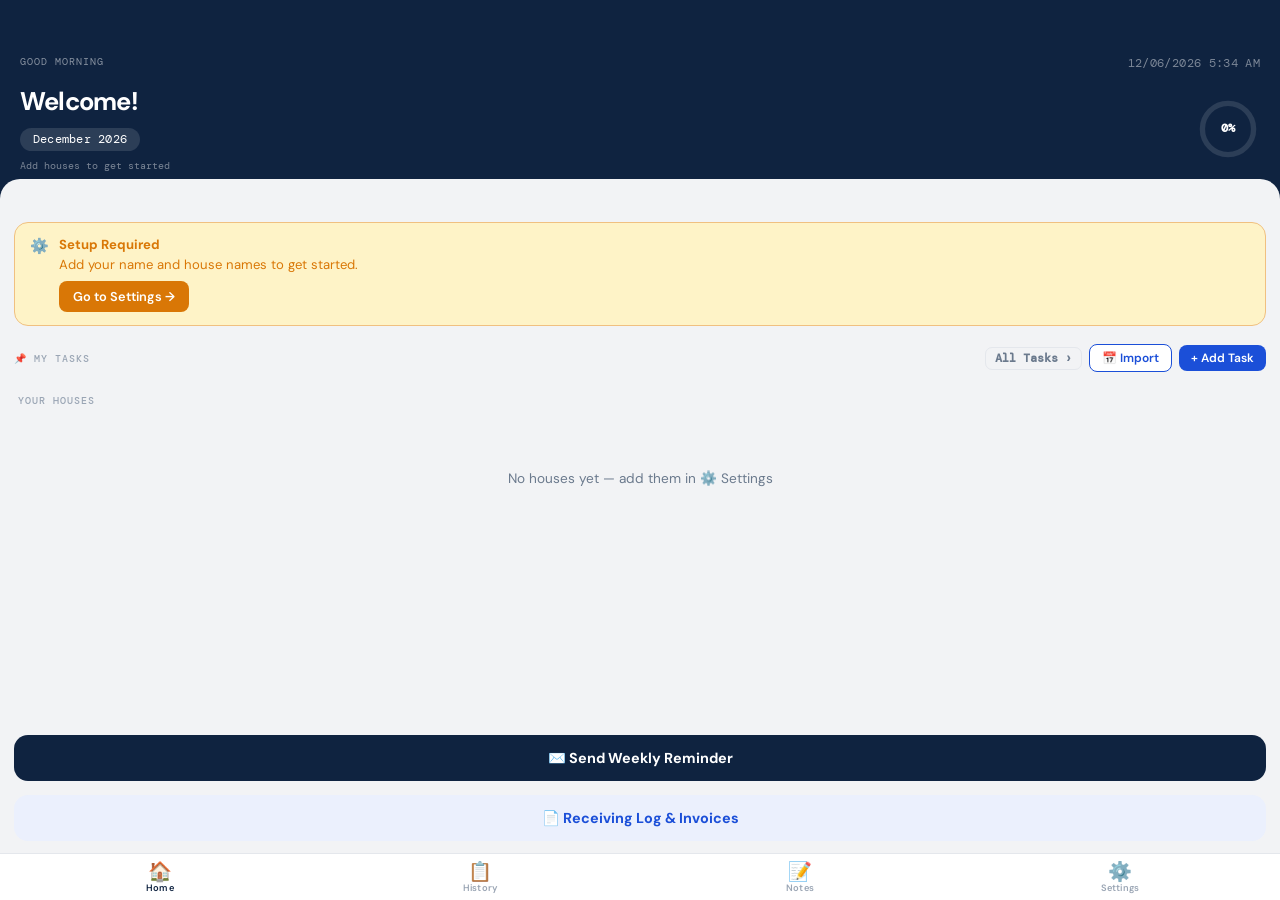
==== index2.html @ 67205341 "Detect and warn when the browser is blocking local storage Root cause found for the missing houses/i" ====
<!DOCTYPE html>
<html lang="en">
<head>
<meta charset="UTF-8">
<meta name="viewport" content="width=device-width, initial-scale=1.0, maximum-scale=1.0">
<title>WorkFlow</title>
<link href="https://fonts.googleapis.com/css2?family=DM+Sans:ital,opsz,wght@0,9..40,300;0,9..40,400;0,9..40,500;0,9..40,600;0,9..40,700;1,9..40,400&family=DM+Mono:wght@400;500&display=swap" rel="stylesheet">
<meta name="mobile-web-app-capable" content="yes">
<meta name="apple-mobile-web-app-capable" content="yes">
<meta name="apple-mobile-web-app-status-bar-style" content="black-translucent">
<meta name="apple-mobile-web-app-title" content="WorkFlow">
<link rel="apple-touch-icon" href="workflow_icon.png" sizes="1024x1024">
<meta name="theme-color" content="#0F2340">
<link rel="manifest" href="manifest.json">
<style>
:root {
  --bg:#F2F3F5; --white:#fff; --surface:#FFFFFF; --surface2:#F8F8FA; --border:#E4E7EC;
  --text:#0F1923; --muted:#6B7A8D; --muted2:#9AA5B4;
  --accent:#1B4FD8; --accent-light:#EBF0FD;
  --green:#16A34A; --green-light:#DCFCE7;
  --orange:#D97706; --orange-light:#FEF3C7;
  --red:#DC2626; --red-light:#FEE2E2;
  --purple:#7C3AED; --purple-light:#EDE9FE;
  --navy:#0F2340;
  --radius:14px; --radius-sm:9px; --shadow:0 1px 4px rgba(0,0,0,0.06);
}
body.dark {
  --bg:#0a0d14; --white:#131720; --surface:#1a1e2a; --surface2:#1f2433; --border:#252d3d;
  --text:#e2e8f0; --muted:#64748b; --muted2:#475569;
  --accent:#4f7ef5; --accent-light:#1a2340;
  --green:#16A34A; --green-light:#0d2a1f;
  --orange:#D97706; --orange-light:#2a1800;
  --red:#DC2626; --red-light:#2a0d0d;
  --purple:#7C3AED; --purple-light:#1e1430;
  --navy:#080f1a;
  --shadow:0 2px 12px rgba(0,0,0,0.4);
}
body.dark .home-banner,body.dark .app-header{background:#080f1a;}
body.dark .checklist-section-hdr{background:#080f1a;}
body.dark .audit-section-hdr{background:#080f1a;}
body.dark .report-top.da3-top{background:#080f1a;}
body.dark .report-top.audit-top{background:#080f1a;}
body.dark .bottom-nav{background:#131720;border-top-color:#252d3d;}
body.dark .modal-sheet{background:#131720;}
body.dark .modal-overlay{background:rgba(0,0,0,0.7);}
body.dark input,body.dark select,body.dark textarea{background:#1a1e2a;color:#e2e8f0;border-color:#252d3d;}
body.dark .yn-btn{background:#1a1e2a;color:#9ca3af;}
body.dark .sub-item-row{background:#0f1320;}
body.dark .task-row{background:#131720;}
body.dark .yn-row{background:#131720;}
body.dark .notes-ta{background:#1a1e2a;color:#e2e8f0;}
body.dark .home-progress-bar{background:rgba(255,255,255,0.15);}
.home-datetime{font-size:0.72rem;color:rgba(255,255,255,0.45);font-family:'DM Mono',monospace;margin-top:4px;letter-spacing:0.03em;}
.sig-pad-wrap{border:2px solid var(--border);border-radius:12px;overflow:hidden;background:var(--white);touch-action:none;cursor:crosshair;position:relative;}
.sig-pad-wrap canvas{display:block;width:100%;height:160px;}
.sig-thumb-grid{display:grid;grid-template-columns:repeat(3,1fr);gap:8px;margin-top:10px;}
.sig-thumb{background:var(--white);border:1.5px solid var(--border);border-radius:10px;padding:6px;cursor:pointer;position:relative;display:flex;align-items:center;justify-content:center;}
.sig-thumb:active{transform:scale(0.97);}
.sig-thumb img{max-width:100%;max-height:60px;object-fit:contain;}
.sig-thumb .sig-del{position:absolute;top:3px;right:3px;background:var(--red);color:white;border:none;border-radius:50%;width:18px;height:18px;font-size:10px;cursor:pointer;display:flex;align-items:center;justify-content:center;line-height:1;}
.sig-thumb.active-sig{border-color:var(--green);box-shadow:0 0 0 2px var(--green-light);}
.email-list-card{background:var(--white);border:1.5px solid var(--border);border-radius:var(--radius);padding:12px 15px;margin-bottom:7px;cursor:pointer;display:flex;align-items:center;gap:12px;transition:border-color 0.15s;}
.email-list-card:active{opacity:0.8;}
.email-list-card.selected{border-color:var(--accent);background:var(--accent-light);}
.email-list-card-check{width:20px;height:20px;border-radius:50%;border:2px solid var(--border);flex-shrink:0;display:flex;align-items:center;justify-content:center;font-size:11px;color:white;transition:all 0.15s;}
.email-list-card.selected .email-list-card-check{background:var(--accent);border-color:var(--accent);}
.email-list-card-name{font-weight:600;font-size:0.9rem;flex:1;}
.email-list-card-count{font-size:0.68rem;color:var(--muted2);font-family:'DM Mono',monospace;}
.email-list-dropdown{flex:1;padding:9px 12px;border:1.5px solid var(--border);border-radius:var(--radius-sm);font-family:'DM Sans',sans-serif;font-size:0.88rem;color:var(--text);background:var(--bg);outline:none;appearance:none;background-image:url("data:image/svg+xml,%3Csvg xmlns='http://www.w3.org/2000/svg' width='12' height='12' viewBox='0 0 12 12'%3E%3Cpath fill='%236B7A8D' d='M6 8L1 3h10z'/%3E%3C/svg%3E");background-repeat:no-repeat;background-position:right 10px center;padding-right:28px;}
.email-manage-btn{padding:9px 13px;border-radius:var(--radius-sm);border:1.5px solid var(--border);background:var(--bg);font-family:'DM Sans',sans-serif;font-size:0.8rem;font-weight:600;color:var(--accent);cursor:pointer;flex-shrink:0;}
.email-recipient-chip{font-size:0.68rem;font-family:'DM Mono',monospace;background:var(--accent-light);color:var(--accent);padding:3px 9px;border-radius:20px;}
.tpl-pill{flex-shrink:0;padding:7px 14px;border-radius:20px;border:1.5px solid var(--border);background:var(--white);font-family:'DM Sans',sans-serif;font-size:0.82rem;font-weight:600;color:var(--muted);cursor:pointer;white-space:nowrap;transition:all 0.15s;}
.tpl-pill.active{background:var(--navy);color:white;border-color:var(--navy);}
.email-tpl-card{background:var(--white);border:1.5px solid var(--border);border-radius:var(--radius);margin-bottom:7px;overflow:hidden;cursor:pointer;transition:border-color 0.15s;}
.email-tpl-card.active{border-color:var(--accent);}
.email-tpl-card-hdr{display:flex;align-items:center;gap:10px;padding:12px 14px;}
.email-tpl-card-check{width:20px;height:20px;border-radius:50%;border:2px solid var(--border);flex-shrink:0;display:flex;align-items:center;justify-content:center;font-size:11px;color:white;transition:all 0.15s;}
.email-tpl-card.active .email-tpl-card-check{background:var(--accent);border-color:var(--accent);}
.email-tpl-card-name{font-size:0.72rem;font-family:'DM Mono',monospace;color:var(--muted2);text-transform:uppercase;letter-spacing:0.07em;}
.email-tpl-card-subject{font-size:0.9rem;font-weight:700;color:var(--text);flex:1;}
.email-tpl-card.active .email-tpl-card-subject{color:var(--accent);}
.email-tpl-card-edit{padding:5px 10px;border:1.5px solid var(--border);border-radius:7px;background:var(--bg);font-size:0.75rem;font-weight:600;color:var(--muted);cursor:pointer;flex-shrink:0;}
.email-tpl-card-body{padding:0 14px 12px;font-size:0.82rem;color:var(--muted);line-height:1.55;white-space:pre-wrap;border-top:1px solid var(--border);padding-top:10px;display:none;}
.email-tpl-card.active .email-tpl-card-body{display:block;}
.email-compose-btn{width:100%;padding:14px;border-radius:var(--radius);border:none;background:var(--navy);color:white;font-family:'DM Sans',sans-serif;font-size:0.9rem;font-weight:700;cursor:pointer;display:flex;align-items:center;justify-content:center;gap:8px;}
.email-compose-btn:active{transform:scale(0.98);}
.email-list-block{background:var(--surface2);border-radius:10px;padding:12px;margin-bottom:12px;border:1px solid var(--border);}
.email-list-name-row{display:flex;align-items:center;gap:8px;margin-bottom:8px;}
.email-list-name{flex:1;background:var(--white);border:1.5px solid var(--border);border-radius:8px;padding:8px 10px;font-size:0.9rem;color:var(--text);font-family:'DM Sans',sans-serif;outline:none;}
.email-list-del{background:var(--red-light);color:var(--red);border:none;border-radius:7px;padding:7px 11px;font-size:0.85rem;cursor:pointer;font-weight:700;}
.email-list-textarea{width:100%;border:1.5px solid var(--border);border-radius:8px;padding:8px 10px;font-size:0.78rem;font-family:'DM Mono',monospace;background:var(--white);color:var(--text);resize:none;outline:none;min-height:70px;box-sizing:border-box;line-height:1.6;}
body.dark .ainfo-card{background:var(--white);}
body.dark .aitem-text{color:#e2e8f0;}
body.dark .aitem-num{color:#9ca3af;}
body.dark .acorr-lbl.orange{color:#f09a3e;}
body.dark .acorr-lbl.green{color:#4caf82;}
body.dark .acorr-lbl.blue{color:#6fa3e8;}
body.dark .ayn-btn{background:var(--surface);color:#c9d1e0;border-color:var(--border);}
body.dark .ayn-btn.ayes{color:#4caf82;}
body.dark .ayn-btn.ano{color:#e06c6c;}
body.dark .ayn-btn.ana{color:#9ca3af;}
body.dark .audit-slbl{color:#9ca3af;}
body.dark .ainfo-lbl{color:#9ca3af;}
body.dark .asig-note{background:#1e1430;border-color:#4a3a70;color:#b8a4df;}
body.dark .cmeta-field .cmeta-label{color:#9ca3af;}
body.dark .cmeta-field .cmeta-val{color:#e2e8f0;}
*{margin:0;padding:0;box-sizing:border-box;-webkit-tap-highlight-color:transparent;}
body{font-family:'DM Sans',sans-serif;background:var(--bg);color:var(--text);min-height:100vh;font-size:15px;-webkit-font-smoothing:antialiased;}

/* ── SCREENS ── */
.screen{display:none;min-height:100vh;}
.screen.active{display:block;}

/* ── STICKY HEADER ── */
.app-header{background:var(--navy);color:white;padding:52px 16px 14px;position:sticky;top:0;z-index:100;display:flex;align-items:center;gap:12px;}
/* JS sets --header-h on each checklist screen open; fallback 84px */
.back-btn{background:rgba(255,255,255,0.1);border:none;color:white;width:36px;height:36px;border-radius:var(--radius-sm);font-size:18px;cursor:pointer;display:flex;align-items:center;justify-content:center;flex-shrink:0;}
.header-title{font-size:1.05rem;font-weight:700;line-height:1.2;letter-spacing:-0.02em;}
.header-sub{font-size:0.62rem;color:rgba(255,255,255,0.4);font-family:'DM Mono',monospace;margin-top:2px;letter-spacing:0.05em;text-transform:uppercase;}

/* ── HOME TOP BANNER ── */
.home-banner{background:var(--navy);color:white;padding:52px 20px 30px;position:relative;}
.home-banner::after{content:'';position:absolute;bottom:-1px;left:0;right:0;height:24px;background:var(--bg);border-radius:20px 20px 0 0;}
body.dark .home-banner::after{background:var(--bg);}
.home-banner-row1{display:flex;align-items:center;justify-content:space-between;margin-bottom:14px;}
.home-greeting{font-size:0.65rem;color:rgba(255,255,255,0.5);font-family:'DM Mono',monospace;letter-spacing:0.1em;text-transform:uppercase;}
.home-datetime{font-size:0.72rem;color:rgba(255,255,255,0.45);font-family:'DM Mono',monospace;letter-spacing:0.03em;}
.home-banner-row2{display:flex;align-items:center;justify-content:space-between;gap:12px;}
.home-banner-text{flex:1;}
.home-name{font-size:1.6rem;font-weight:700;letter-spacing:-0.03em;}
.home-month{display:inline-block;background:rgba(255,255,255,0.12);border-radius:20px;padding:4px 13px;font-size:0.72rem;font-family:'DM Mono',monospace;margin-top:10px;letter-spacing:0.02em;}
.home-overall-label{font-size:0.65rem;color:rgba(255,255,255,0.45);margin-top:8px;font-family:'DM Mono',monospace;}
/* Progress ring */
.home-ring-wrap{position:relative;width:64px;height:64px;flex-shrink:0;display:flex;align-items:center;justify-content:center;}
.home-ring{width:64px;height:64px;transform:rotate(-90deg);}
.home-ring-bg{fill:none;stroke:rgba(255,255,255,0.12);stroke-width:5;}
.home-ring-fill{fill:none;stroke:rgba(255,255,255,0.85);stroke-width:5;stroke-linecap:round;stroke-dasharray:150.8;stroke-dashoffset:150.8;transition:stroke-dashoffset 0.6s ease;}
.home-ring-pct{position:absolute;font-size:0.72rem;font-weight:700;color:white;font-family:'DM Mono',monospace;letter-spacing:-0.02em;}

/* ── SETUP BANNER ── */
.setup-banner{margin:20px 14px 0;background:var(--orange-light);border:1px solid #f0c080;border-radius:var(--radius);padding:13px 15px;display:flex;gap:10px;}
.setup-banner-text{font-size:0.82rem;color:var(--orange);}
.setup-banner-text strong{display:block;font-weight:700;margin-bottom:3px;}
.setup-go-btn{display:inline-block;margin-top:8px;background:var(--orange);color:white;border:none;border-radius:8px;padding:7px 14px;font-family:'DM Sans',sans-serif;font-weight:600;font-size:0.8rem;cursor:pointer;}

/* ── SECTION LABEL ── */
.section-label{padding:14px 18px 7px;font-size:0.62rem;font-family:'DM Mono',monospace;text-transform:uppercase;letter-spacing:0.1em;color:var(--muted2);font-weight:500;}

/* ── HOME HOUSE CARDS ── */
.home-list{padding:8px 14px 200px;}
.home-house-card{background:var(--white);border:1px solid var(--border);border-radius:var(--radius);margin-bottom:8px;overflow:hidden;cursor:pointer;transition:transform 0.12s;}
.home-house-card:active{transform:scale(0.985);}
.home-house-card-body{padding:14px 15px;display:flex;align-items:center;gap:13px;}
.home-house-icon{width:40px;height:40px;border-radius:11px;background:var(--accent-light);display:flex;align-items:center;justify-content:center;font-size:1.1rem;flex-shrink:0;}
.home-house-info{flex:1;min-width:0;}
.home-house-name{font-weight:700;font-size:0.95rem;white-space:nowrap;overflow:hidden;text-overflow:ellipsis;letter-spacing:-0.01em;}
.home-house-summary{font-size:0.7rem;color:var(--muted2);margin-top:3px;font-family:'DM Mono',monospace;}
.home-house-badges{display:flex;gap:5px;margin-top:7px;flex-wrap:wrap;}
.badge{font-size:0.65rem;font-weight:700;font-family:'DM Mono',monospace;padding:3px 8px;border-radius:20px;}
.badge-green{background:var(--green-light);color:var(--green);}
.badge-amber{background:var(--orange-light);color:var(--orange);}
.badge-orange{background:var(--orange-light);color:var(--orange);}
.badge-red{background:var(--red-light);color:var(--red);}
.badge-grey{background:var(--bg);color:var(--muted2);}
.badge-purple{background:var(--purple-light);color:var(--purple);}
.home-house-chevron{color:var(--muted2);font-size:1.1rem;flex-shrink:0;}
.home-house-bar{height:2px;background:var(--bg);}
.home-house-bar-fill{height:100%;background:var(--green);transition:width 0.4s;}
/* Inline stat chips on house cards */
.home-house-chips{display:flex;gap:5px;margin-top:7px;flex-wrap:wrap;}
.hhcard-chip{font-size:0.65rem;font-weight:700;font-family:'DM Mono',monospace;padding:3px 8px;border-radius:20px;white-space:nowrap;}
.house-stats{display:flex;gap:10px;flex-wrap:wrap;margin-top:4px;}
.house-stat{display:flex;align-items:center;gap:5px;font-size:0.72rem;font-weight:600;color:var(--muted);white-space:nowrap;}
.house-stat-dot{width:7px;height:7px;border-radius:50%;background:var(--muted2);flex-shrink:0;}
.house-stat.green{color:var(--green);}.house-stat.green .house-stat-dot{background:var(--green);}
.house-stat.amber{color:var(--amber);}.house-stat.amber .house-stat-dot{background:var(--amber);}
.house-stat.red{color:#ff4d5f;font-weight:800;text-shadow:0 0 10px rgba(255,77,95,0.18);}.house-stat.red .house-stat-dot{background:#ff4d5f;box-shadow:0 0 8px rgba(255,77,95,0.35);}
.house-stat.grey{color:var(--muted2);}.house-stat.grey .house-stat-dot{background:var(--muted2);}
.chip-green{background:var(--green-light);color:var(--green);}
.chip-amber{background:var(--orange-light);color:var(--orange);}
.chip-red{background:#3a0b10;color:#ff4d5f;border:1px solid rgba(255,77,95,0.22);font-weight:800;}
.chip-grey{background:var(--bg);color:var(--muted2);}

/* ── HOUSE DETAIL SCREEN ── */
.house-subnav{display:flex;align-items:center;gap:10px;padding:6px 16px 8px;background:var(--navy);}
.house-detail-banner{background:var(--navy);color:white;padding:4px 16px 22px;position:relative;}
.house-detail-banner::after{content:'';position:absolute;bottom:-1px;left:0;right:0;height:20px;background:var(--bg);border-radius:18px 18px 0 0;}
.house-detail-stats{display:grid;grid-template-columns:1fr 1fr;gap:8px;}
.house-stat-pill{background:rgba(255,255,255,0.1);border-radius:10px;padding:10px 12px;}
.house-stat-label{font-size:0.6rem;color:rgba(255,255,255,0.45);font-family:'DM Mono',monospace;text-transform:uppercase;letter-spacing:0.07em;margin-bottom:3px;}
.house-stat-value{font-size:0.95rem;font-weight:700;}

.detail-content{padding:0 14px 180px;}

/* DA3 card on house detail */
.da3-card{background:var(--white);border:1px solid var(--border);border-radius:var(--radius);overflow:hidden;margin-bottom:8px;cursor:pointer;transition:transform 0.12s;}
.da3-card:active{transform:scale(0.985);}
.da3-card-body{padding:15px 16px;display:flex;align-items:center;gap:13px;}
.da3-card-icon{width:40px;height:40px;border-radius:11px;background:var(--accent-light);display:flex;align-items:center;justify-content:center;font-size:1.1rem;flex-shrink:0;}
.da3-card-info{flex:1;}
.da3-card-title{font-weight:700;font-size:0.95rem;letter-spacing:-0.01em;}
.da3-card-meta{font-size:0.7rem;color:var(--muted2);margin-top:3px;font-family:'DM Mono',monospace;}
.da3-card-chevron{color:var(--muted2);font-size:1.1rem;}
.da3-card-bar{height:2px;background:var(--bg);}
.da3-card-bar-fill{height:100%;background:var(--accent);transition:width 0.4s;}

/* Individuals section on house detail */
.indiv-card{background:var(--white);border:1px solid var(--border);border-radius:var(--radius);margin-bottom:7px;overflow:hidden;cursor:pointer;transition:transform 0.12s;position:relative;}
.indiv-card:active{transform:scale(0.985);}
.indiv-card-body{padding:13px 15px 13px 19px;display:flex;align-items:center;gap:12px;position:relative;}
/* Left edge stripes */
.indiv-card::before{content:'';position:absolute;left:0;top:0;bottom:0;width:4px;border-radius:var(--radius) 0 0 var(--radius);}
.indiv-card.status-done::before{background:var(--green);}
.indiv-card.status-no::before{background:var(--red);}
.indiv-card.status-saved::before{background:var(--accent);}
.indiv-card.status-progress::before{background:var(--orange);}
.indiv-avatar{width:36px;height:36px;border-radius:9px;background:var(--navy);display:flex;align-items:center;justify-content:center;font-size:0.72rem;font-weight:700;color:white;flex-shrink:0;letter-spacing:0.02em;}
.indiv-card.status-done .indiv-avatar{background:var(--green);}
.indiv-card.status-no .indiv-avatar{background:var(--red);}
.indiv-card.status-saved .indiv-avatar{background:var(--accent);}
.indiv-card.status-progress .indiv-avatar{background:var(--orange);}
.indiv-info{flex:1;min-width:0;}
.indiv-name{font-weight:600;font-size:0.92rem;letter-spacing:-0.01em;}
.indiv-meta{font-size:0.7rem;color:var(--muted2);font-family:'DM Mono',monospace;margin-top:3px;}
.no-badge{background:var(--red-light);color:var(--red);font-size:0.68rem;font-weight:700;font-family:'DM Mono',monospace;padding:3px 8px;border-radius:20px;flex-shrink:0;}
.indiv-chevron{color:var(--muted2);font-size:1.1rem;}
.indiv-bar{height:2px;background:var(--bg);}
.indiv-bar-fill{height:100%;background:var(--purple);transition:width 0.4s;}
.indiv-card.status-done .indiv-bar-fill{background:var(--green);}
.indiv-card.status-no .indiv-bar-fill{background:var(--red);}
/* Left edge status stripe */
.indiv-card::before,.da3-card.stripe-done::before{content:'';position:absolute;left:0;top:0;bottom:0;width:4px;border-radius:var(--radius) 0 0 var(--radius);}
.indiv-card.status-done::before{content:'';display:block;position:absolute;left:0;top:0;bottom:0;width:4px;background:var(--green);}
.indiv-card.status-no::before{content:'';display:block;position:absolute;left:0;top:0;bottom:0;width:4px;background:var(--red);}
.indiv-card.status-saved::before{content:'';display:block;position:absolute;left:0;top:0;bottom:0;width:4px;background:var(--accent);}
.indiv-card.status-progress::before{content:'';display:block;position:absolute;left:0;top:0;bottom:0;width:4px;background:var(--orange);}
.indiv-card-body{padding-left:19px;}

.add-indiv-row{background:var(--white);border:1.5px dashed var(--border);border-radius:var(--radius);padding:13px 16px;text-align:center;justify-content:center;display:flex;align-items:center;gap:8px;cursor:pointer;color:var(--accent);font-size:0.85rem;font-weight:600;margin-bottom:10px;}
.add-indiv-row:active{opacity:0.7;}

/* ── DA3 CHECKLIST ── */
.checklist-meta-bar{background:var(--accent-light);border-bottom:1px solid var(--border);padding:11px 18px;display:flex;gap:18px;}
.cmeta-field .cmeta-label{font-size:0.63rem;text-transform:uppercase;letter-spacing:0.1em;color:var(--muted);font-family:'DM Mono',monospace;margin-bottom:2px;}
.cmeta-field .cmeta-val{font-size:0.85rem;font-weight:600;color:var(--accent);}
.prog-bar{height:3px;background:rgba(0,0,0,0.08);position:sticky;top:var(--header-h,76px);z-index:99;}
.prog-fill{height:100%;transition:width 0.3s;}
.prog-fill.da3{background:var(--green);}
.prog-fill.audit{background:var(--purple);}
.checklist-section-hdr{background:var(--navy);color:white;padding:8px 18px;font-size:0.6rem;font-weight:700;text-transform:uppercase;letter-spacing:0.1em;font-family:'DM Mono',monospace;}
.task-row{background:var(--white);border-bottom:1px solid var(--border);}
.task-row-main{display:flex;align-items:flex-start;gap:13px;padding:13px 15px;cursor:pointer;}
.task-check{width:26px;height:26px;border-radius:6px;border:2px solid var(--border);flex-shrink:0;margin-top:1px;display:flex;align-items:center;justify-content:center;font-size:13px;color:white;transition:all 0.15s;background:var(--white);}
.task-row.checked .task-check{background:var(--green);border-color:var(--green);}
.task-row.na .task-check{background:var(--muted);border-color:var(--muted);}
.task-text-wrap{flex:1;}
.task-title{font-size:0.87rem;font-weight:500;line-height:1.4;}
.task-row.checked .task-title{color:var(--muted2);text-decoration:line-through;}
.expand-hint{color:var(--muted);font-size:0.72rem;margin-top:3px;cursor:pointer;display:inline-flex;align-items:center;gap:3px;}
.task-notes-area{padding:0 15px 12px 54px;display:none;}
.task-notes-area.open{display:block;}
.notes-lbl{font-size:0.63rem;text-transform:uppercase;letter-spacing:0.1em;color:var(--muted);font-family:'DM Mono',monospace;margin-bottom:4px;}
.notes-ta{width:100%;border:1px solid var(--border);border-radius:8px;padding:8px 11px;font-family:'DM Sans',sans-serif;font-size:0.82rem;background:var(--bg);color:var(--text);resize:none;outline:none;min-height:58px;margin-bottom:7px;transition:border-color 0.2s;}
.notes-ta:focus{border-color:var(--accent);}
.na-btn{background:transparent;border:1px solid var(--border);border-radius:6px;padding:4px 9px;font-size:0.68rem;font-family:'DM Mono',monospace;color:var(--muted);cursor:pointer;}
.sub-item-row{background:var(--bg);border-bottom:1px solid var(--border);display:flex;align-items:center;gap:11px;padding:10px 15px 10px 42px;cursor:pointer;}
.sub-check{width:21px;height:21px;border-radius:5px;border:2px solid var(--border);flex-shrink:0;display:flex;align-items:center;justify-content:center;font-size:11px;color:white;transition:all 0.15s;}
.sub-item-row.checked .sub-check{background:var(--green);border-color:var(--green);}
.sub-lbl{font-size:0.82rem;flex:1;}
.sub-item-row.checked .sub-lbl{color:var(--muted2);text-decoration:line-through;}
.submit-section{padding:18px 15px;}
.submit-btn{width:100%;padding:15px;border:none;border-radius:var(--radius);color:white;font-family:'DM Sans',sans-serif;font-weight:700;font-size:0.95rem;cursor:pointer;letter-spacing:0.02em;}
.submit-btn.da3-submit{background:var(--green);}
.submit-btn.audit-submit{background:var(--purple);}
.submit-btn:disabled{background:var(--muted);cursor:not-allowed;}
.submit-note{text-align:center;font-size:0.73rem;color:var(--muted);margin-top:9px;}

/* ── AUDIT ── */
.audit-meta-bar{background:var(--purple-light);border-bottom:1px solid var(--border);padding:11px 18px;display:grid;grid-template-columns:1fr 1fr;gap:7px;}
.ameta-label{font-size:0.63rem;text-transform:uppercase;letter-spacing:0.1em;color:var(--muted);font-family:'DM Mono',monospace;margin-bottom:2px;}
.ameta-val{font-size:0.85rem;font-weight:600;color:var(--purple);}
.audit-section-hdr{background:var(--navy);color:white;padding:8px 18px;font-size:0.6rem;font-weight:700;text-transform:uppercase;letter-spacing:0.1em;font-family:'DM Mono',monospace;}
/* Audit form cards */
.acard{background:var(--white);border:1px solid var(--border);border-radius:var(--radius);padding:14px;margin-bottom:8px;transition:border-color 0.2s,background 0.2s;overflow:hidden;position:relative;}
.acard.answered-yes{border-color:var(--green);}
.acard.answered-no{border-color:var(--red);}
.acard.answered-na{border-color:var(--muted2);}
/* Left stripe on audit cards */
.acard::before{content:'';position:absolute;left:0;top:0;bottom:0;width:4px;border-radius:3px 0 0 3px;}
.acard.answered-yes::before{background:var(--green);}
.acard.answered-no::before{background:var(--red);}
.acard.answered-na::before{background:var(--muted2);}
.acard.aerror{border-color:#e00!important;animation:ashake 0.35s;}
@keyframes ashake{0%,100%{transform:translateX(0)}25%{transform:translateX(-5px)}75%{transform:translateX(5px)}}
.aitem-num{font-size:0.62rem;font-weight:700;color:var(--muted2);font-family:'DM Mono',monospace;margin-bottom:5px;text-transform:uppercase;letter-spacing:0.08em;}
.aitem-text{font-size:0.87rem;line-height:1.55;margin-bottom:12px;font-weight:500;}
.anote-tag{font-size:0.72rem;font-weight:700;color:var(--orange);margin:-6px 0 10px;display:block;}
.ayn-row{display:flex;gap:7px;}
.ayn-btn{flex:1;padding:10px 6px;border-radius:var(--radius-sm);border:1.5px solid var(--border);background:var(--bg);font-family:'DM Sans',sans-serif;font-size:0.85rem;font-weight:700;cursor:pointer;transition:all 0.15s;display:flex;align-items:center;justify-content:center;gap:5px;}
.ayn-btn.ayes{color:var(--green);}
.ayn-btn.ano{color:var(--red);}
.ayn-btn.ana{color:var(--muted);}
.ayn-btn.ayes.active{background:var(--green);color:white;border-color:var(--green);}
.ayn-btn.ano.active{background:var(--red);color:white;border-color:var(--red);}
.ayn-btn.ana.active{background:var(--muted);color:white;border-color:var(--muted);}
.ayn-btn:active{transform:scale(0.96);}
.acorr{margin-top:11px;display:none;}
.acorr.show{display:block;}
.acorr-lbl{font-size:0.67rem;font-weight:700;font-family:'DM Mono',monospace;margin-bottom:5px;text-transform:uppercase;}
.acorr-lbl.orange{color:var(--orange);}
.acorr-lbl.green{color:var(--green);}
.acorr-lbl.blue{color:var(--accent);}
.acorr-ta{width:100%;border:1.5px solid var(--border);border-radius:8px;padding:9px 11px;font-size:0.84rem;font-family:'DM Mono',monospace;resize:none;outline:none;min-height:60px;background:var(--white);color:var(--text);line-height:1.5;}
.acorr-ta:focus{border-color:var(--accent);}
.acorr-ta.ob{border-color:var(--orange);background:var(--orange-light);}
.acorr-ta.gb{border-color:var(--green);background:var(--green-light);}
.acorr-ta.bb{border-color:var(--accent);background:var(--accent-light);}
.acurrency-row{display:flex;flex-direction:column;gap:8px;margin-top:11px;}
.acurrency-field{display:flex;align-items:center;gap:8px;}
.acurrency-lbl{font-size:0.78rem;font-weight:600;width:100px;flex-shrink:0;}
.acurrency-input{flex:1;min-width:0;border:1.5px solid var(--border);border-radius:8px;padding:9px 11px;font-size:0.95rem;font-family:'DM Mono',monospace;outline:none;background:var(--surface2);text-align:right;}
.acurrency-input:focus{border-color:var(--accent);}
.amismatch{margin-top:10px;display:none;}
.amismatch.show{display:block;}
.adate-row{display:flex;gap:10px;margin-top:11px;}
.adate-field{flex:1;display:flex;flex-direction:column;gap:4px;}
.adate-lbl{font-size:0.68rem;font-weight:700;color:var(--muted);font-family:'DM Mono',monospace;text-transform:uppercase;}
.adate-input{border:1.5px solid var(--border);border-radius:8px;padding:9px 11px;font-size:0.88rem;font-family:'DM Sans',sans-serif;outline:none;background:var(--surface2);width:100%;}
.adate-input:focus{border-color:var(--accent);}
.aexpiry-warn{font-size:0.71rem;font-weight:700;padding:5px 8px;border-radius:6px;margin-top:4px;display:none;}
.aexpiry-warn.warn{display:block;background:#fffbe6;color:#8a6d00;border:1px solid #e6d87a;}
.aexpiry-warn.expired{display:block;background:#fdf0f0;color:var(--red);border:1px solid #e8b0b0;}
.aautofill{font-size:0.82rem;font-family:'DM Mono',monospace;padding:8px 11px;background:#f0f4fa;border-radius:7px;color:var(--accent);margin-top:10px;border:1px solid #c0d0e8;white-space:pre-line;}
.asub-items{margin-top:11px;flex-direction:column;gap:9px;padding-top:11px;border-top:1px solid var(--border);}
.asub-item{display:flex;align-items:flex-start;gap:9px;}
.asub-lbl{font-size:0.81rem;line-height:1.5;flex:1;padding-top:8px;}
.asub-input{border:1.5px solid var(--border);border-radius:7px;padding:8px 10px;font-size:0.82rem;font-family:'DM Sans',sans-serif;width:130px;outline:none;flex-shrink:0;}
.asub-input:focus{border-color:var(--accent);}
.acompletion{display:flex;align-items:center;gap:8px;padding:10px 13px;border-radius:10px;background:var(--purple-light);border:1px solid #c9b8e8;margin-bottom:14px;font-size:0.8rem;font-weight:600;color:var(--purple);}
.acomp-dot{width:8px;height:8px;border-radius:50%;background:var(--orange);flex-shrink:0;transition:background 0.3s;}
.acomp-dot.done{background:var(--green);}
/* Month picker */
.amp-display{border:1.5px solid var(--border);border-radius:9px;padding:10px 12px;font-size:0.9rem;background:var(--surface2);cursor:pointer;display:flex;align-items:center;justify-content:space-between;user-select:none;}
.amp-wrap{position:relative;display:block;width:100%;}
.amp-dropdown{position:absolute;top:calc(100% + 4px);left:0;right:0;background:var(--white);color:var(--text);border:1.5px solid var(--border);border-radius:11px;z-index:600;box-shadow:0 8px 24px rgba(0,0,0,0.2);overflow:hidden;display:none;}
.amp-dropdown.open{display:block;}
.amp-hdr{display:flex;align-items:center;justify-content:space-between;padding:10px 14px;border-bottom:1px solid var(--border);}
.amp-year{font-weight:700;font-size:0.9rem;}
.amp-nav{background:none;border:none;font-size:1.2rem;cursor:pointer;padding:4px 10px;color:var(--accent);border-radius:6px;}
.amp-nav:active{background:var(--purple-light);}
.amp-grid{display:grid;grid-template-columns:repeat(4,1fr);gap:4px;padding:10px;}
.amp-cell{padding:9px 4px;text-align:center;border-radius:8px;cursor:pointer;font-size:0.82rem;font-weight:500;}
.amp-cell:hover{background:var(--purple-light);}
.amp-cell.selected{background:var(--purple);color:white;font-weight:700;}
.amp-cell.disabled{opacity:0.28;cursor:default;pointer-events:none;}
/* Section label inside audit */
.audit-slbl{font-size:0.68rem;font-weight:700;color:var(--muted);letter-spacing:0.1em;text-transform:uppercase;font-family:'DM Mono',monospace;margin:20px 0 8px 2px;}
.ainfo-card{background:var(--white);border:1px solid var(--border);border-radius:var(--radius);padding:14px;margin-bottom:10px;}
.ainfo-row{display:flex;flex-direction:column;gap:4px;margin-bottom:12px;}
.ainfo-row:last-child{margin-bottom:0;}
.ainfo-lbl{font-size:0.68rem;font-weight:700;color:var(--muted);font-family:'DM Mono',monospace;text-transform:uppercase;}
.ainfo-input{border:1.5px solid var(--border);border-radius:var(--radius-sm);padding:10px 12px;font-size:0.9rem;font-family:'DM Sans',sans-serif;width:100%;min-width:0;box-sizing:border-box;outline:none;background:var(--bg);color:var(--text);}
.ainfo-input:focus{border-color:var(--accent);}
.ainfo-input.prefilled{background:var(--surface2);color:var(--text);border-style:dashed;cursor:default;opacity:0.8;}
.asig-note{background:var(--purple-light);border:1px solid #c9b8e8;border-radius:10px;padding:11px 13px;font-size:0.77rem;color:var(--purple);line-height:1.6;margin-bottom:10px;}
/* Export bar */
.audit-export-bar{position:fixed;bottom:0;left:0;right:0;padding:10px 14px 28px;background:var(--white);border-top:1px solid var(--border);display:none;gap:8px;z-index:20;}
.audit-export-bar.visible{display:flex;}
.audit-exp-btn{flex:1;padding:12px;background:var(--navy);color:white;border:none;border-radius:var(--radius-sm);font-family:'DM Sans',sans-serif;font-size:0.85rem;font-weight:700;cursor:pointer;display:flex;align-items:center;justify-content:center;gap:7px;transition:opacity 0.15s;}
.audit-exp-btn:disabled{opacity:0.5;cursor:default;}
.audit-exp-btn:active{opacity:0.85;}
.audit-exp-btn.secondary{background:var(--bg);color:var(--text);border:1.5px solid var(--border);font-size:0.82rem;}
.audit-exp-btn.save{background:var(--accent-light);color:var(--accent);border:1.5px solid #bfcffa;font-size:0.85rem;}
@keyframes aspin{to{transform:rotate(360deg);}}
.aspinner{display:inline-block;width:16px;height:16px;border:2px solid rgba(255,255,255,0.3);border-top-color:white;border-radius:50%;animation:aspin 0.7s linear infinite;}
.yn-row{background:var(--white);border-bottom:1px solid var(--border);padding:13px 15px;}
.yn-q{font-size:0.87rem;font-weight:500;line-height:1.4;margin-bottom:9px;}
.yn-q .qnum{font-family:'DM Mono',monospace;font-weight:700;color:var(--accent);margin-right:5px;}
.yn-btns{display:flex;gap:8px;}
.yn-btn{flex:1;padding:9px;border:2px solid var(--border);border-radius:8px;background:transparent;font-family:'DM Sans',sans-serif;font-weight:700;font-size:0.87rem;cursor:pointer;transition:all 0.15s;color:var(--muted);}
.yn-btn.yes-btn.active{background:var(--green-light);border-color:var(--green);color:var(--green);}
.yn-btn.no-btn.active{background:var(--red-light);border-color:var(--red);color:var(--red);}
.no-flag-banner{margin-top:9px;background:var(--red-light);border:1px solid #f5a0a0;border-radius:8px;padding:7px 11px;font-size:0.77rem;color:var(--red);font-weight:600;display:none;}
.no-flag-banner.show{display:block;}
.yn-notes-toggle{font-size:0.71rem;color:var(--muted);cursor:pointer;margin-top:8px;display:inline-flex;align-items:center;gap:3px;}
.yn-notes-area{margin-top:9px;display:none;}
.yn-notes-area.open{display:block;}
.sub-yn-area{margin-top:9px;display:none;background:var(--accent-light);border-radius:8px;padding:11px;}
.sub-yn-area.open{display:block;}
.sub-yn-row{margin-bottom:11px;}
.sub-yn-row:last-child{margin-bottom:0;}
.sub-yn-lbl{font-size:0.82rem;font-weight:500;margin-bottom:6px;line-height:1.4;}
.sub-yn-lbl .qnum{font-family:'DM Mono',monospace;font-weight:700;color:var(--purple);margin-right:4px;}

/* ── HISTORY ── */
.history-wrap{padding:0 14px 180px;}
.history-tabs{display:flex;margin:12px 0 8px;border-radius:20px;overflow:hidden;background:var(--bg);padding:3px;border:1px solid var(--border);}
.hist-tab{flex:1;padding:9px 8px;border:none;background:transparent;font-family:'DM Sans',sans-serif;font-size:0.8rem;font-weight:600;cursor:pointer;color:var(--muted);transition:all 0.2s;border-radius:17px;}
.hist-tab.active{background:var(--white);color:var(--text);box-shadow:0 1px 3px rgba(0,0,0,0.08);}
.history-month-group{margin-bottom:18px;}
.history-month-lbl{font-family:'DM Mono',monospace;font-size:0.65rem;text-transform:uppercase;letter-spacing:0.1em;color:var(--muted2);padding:13px 3px 7px;}
.history-item{background:var(--white);border:1px solid var(--border);border-radius:var(--radius);padding:13px 15px 13px 19px;margin-bottom:7px;display:flex;align-items:center;gap:11px;cursor:pointer;position:relative;overflow:hidden;}
.history-item:active{opacity:0.8;}
/* Left edge stripes for history items */
.history-item::before{content:'';position:absolute;left:0;top:0;bottom:0;width:4px;}
.history-item.hi-exported::before{background:var(--green);}
.history-item.hi-saved::before{background:var(--accent);}
.history-item.hi-no::before{background:var(--red);}
.history-info{flex:1;min-width:0;}
.history-house{font-weight:600;font-size:0.9rem;letter-spacing:-0.01em;}
.history-date{font-size:0.7rem;color:var(--muted2);font-family:'DM Mono',monospace;margin-top:2px;}
.history-score{font-family:'DM Mono',monospace;font-size:0.68rem;background:var(--green-light);color:var(--green);border-radius:20px;padding:3px 8px;font-weight:700;flex-shrink:0;}
.history-score.has-no{background:var(--red-light);color:var(--red);}
.view-btn{background:var(--accent-light);color:var(--accent);border:none;border-radius:8px;padding:6px 11px;font-family:'DM Sans',sans-serif;font-size:0.72rem;font-weight:700;cursor:pointer;flex-shrink:0;}
.hist-export-btn{background:var(--green-light);color:var(--green);border:none;border-radius:8px;padding:6px 11px;font-family:'DM Sans',sans-serif;font-size:0.72rem;font-weight:700;cursor:pointer;flex-shrink:0;}
.hist-del-btn{background:transparent;color:var(--muted2);border:none;border-radius:8px;padding:6px 9px;font-size:0.73rem;cursor:pointer;flex-shrink:0;}
.hist-dashboard{background:var(--white);border:1px solid var(--border);border-radius:var(--radius);padding:14px;margin-bottom:14px;}
.hist-dash-title{font-weight:700;font-size:0.85rem;margin-bottom:10px;}
.hist-dash-grid{display:grid;grid-template-columns:1fr 1fr;gap:8px;}
.hist-dash-cell{background:var(--bg);border-radius:10px;padding:10px 12px;}
.hist-dash-lbl{font-size:0.65rem;color:var(--muted2);font-family:'DM Mono',monospace;text-transform:uppercase;letter-spacing:0.05em;}
.hist-dash-val{font-size:1.3rem;font-weight:700;margin-top:2px;letter-spacing:-0.02em;}
.hist-dash-val.ok{color:var(--green);}
.hist-dash-val.warn{color:var(--orange);}
.hist-dash-val.bad{color:var(--red);}
.hist-overdue-flag{font-size:0.7rem;color:var(--red);font-family:'DM Mono',monospace;margin-top:2px;}
.hist-filter-row{display:flex;gap:8px;margin-bottom:10px;align-items:center;}
.hist-filter-sel{flex:1;padding:8px 10px;border:1px solid var(--border);border-radius:10px;background:var(--white);color:var(--text);font-family:'DM Sans',sans-serif;font-size:0.82rem;}
.hist-batch-btn{background:var(--navy);color:white;border:none;border-radius:10px;padding:8px 14px;font-size:0.8rem;font-weight:600;cursor:pointer;white-space:nowrap;}
.hist-batch-btn:disabled{opacity:0.5;}
.hist-month-nav{display:flex;align-items:center;justify-content:space-between;background:var(--white);border:1px solid var(--border);border-radius:var(--radius);padding:10px 14px;margin-bottom:10px;}
.hist-month-lbl{font-weight:700;font-size:0.95rem;letter-spacing:-0.01em;}
.hist-month-arrow{background:none;border:1px solid var(--border);border-radius:8px;width:34px;height:34px;font-size:1.1rem;cursor:pointer;color:var(--text);display:flex;align-items:center;justify-content:center;}
.hist-month-arrow:active{background:var(--bg);}
/* Inline month nav in header */
.hist-month-nav-inline{display:flex;align-items:center;gap:8px;}
.hist-month-arrow-inline{background:rgba(255,255,255,0.12);border:none;border-radius:8px;width:30px;height:30px;font-size:1.1rem;cursor:pointer;color:white;display:flex;align-items:center;justify-content:center;}
.hist-app-header .hist-month-lbl{font-weight:600;font-size:0.85rem;color:white;letter-spacing:0.01em;font-family:'DM Mono',monospace;min-width:80px;text-align:center;}
.house-subnav{display:flex;align-items:center;gap:10px;padding:8px 16px;background:var(--navy);}
.house-month-nav-lbl{font-weight:600;font-size:0.78rem;flex:1;text-align:center;color:rgba(255,255,255,0.75);font-family:'DM Mono',monospace;letter-spacing:0.04em;}
.house-month-nav-btn{background:rgba(255,255,255,0.12);border:none;border-radius:8px;width:30px;height:30px;font-size:1rem;cursor:pointer;color:rgba(255,255,255,0.8);}
.empty-hist{text-align:center;padding:50px 20px;color:var(--muted);font-size:0.83rem;}
.empty-hist .icon{font-size:2.2rem;display:block;margin-bottom:11px;}
/* Missing names collapse */
.hist-missing-toggle{font-size:0.78rem;font-weight:600;color:var(--red);cursor:pointer;display:flex;align-items:center;gap:6px;padding:4px 0;}
.hist-missing-chips{display:flex;flex-wrap:wrap;gap:5px;margin-top:8px;display:none;}
.hist-missing-chips.open{display:flex;}
.hist-missing-chip{background:var(--red-light);color:var(--red);font-size:0.72rem;font-weight:600;padding:4px 9px;border-radius:20px;font-family:'DM Mono',monospace;}

/* ── SETTINGS ── */
.settings-wrap{padding:0 14px 180px;}
.settings-card{background:var(--white);border:1px solid var(--border);border-radius:var(--radius);overflow:hidden;margin-bottom:14px;}
.settings-row{padding:13px 15px;border-bottom:1px solid var(--border);display:flex;align-items:center;gap:11px;}
.settings-row:last-child{border-bottom:none;}
.s-lbl{font-size:0.8rem;color:var(--muted);margin-bottom:4px;font-weight:500;}
.s-input{width:100%;border:1px solid var(--border);border-radius:8px;padding:9px 11px;font-family:'DM Sans',sans-serif;font-size:0.87rem;background:var(--bg);color:var(--text);outline:none;transition:border-color 0.2s;}
.s-input:focus{border-color:var(--accent);}
.s-field{flex:1;}
.del-btn{background:var(--red-light);border:none;color:var(--red);width:31px;height:31px;border-radius:8px;font-size:0.95rem;cursor:pointer;display:flex;align-items:center;justify-content:center;flex-shrink:0;}
.add-row-btn{width:100%;padding:12px;background:var(--accent-light);border:1.5px dashed #b0c4dc;border-radius:var(--radius);color:var(--accent);font-family:'DM Sans',sans-serif;font-weight:600;font-size:0.87rem;cursor:pointer;margin-bottom:11px;}
.save-btn{width:100%;padding:14px;background:var(--navy);border:none;border-radius:var(--radius);color:white;font-family:'DM Sans',sans-serif;font-weight:700;font-size:0.93rem;cursor:pointer;letter-spacing:0.02em;}
.indiv-house-lbl{font-size:0.65rem;font-family:'DM Mono',monospace;text-transform:uppercase;letter-spacing:0.1em;color:var(--muted2);padding:10px 3px 5px;}
/* Collapsible settings sections */
.settings-section-hdr{display:flex;align-items:center;gap:10px;padding:12px 18px 8px;cursor:pointer;user-select:none;}
.settings-section-icon{font-size:1rem;}
.settings-section-title{font-size:0.62rem;font-family:'DM Mono',monospace;text-transform:uppercase;letter-spacing:0.1em;color:var(--muted2);font-weight:500;flex:1;}
.settings-section-arrow{color:var(--muted2);font-size:0.8rem;transition:transform 0.2s;}
.settings-section-hdr.open .settings-section-arrow{transform:rotate(90deg);}
.settings-section-body{display:none;padding-bottom:4px;}
.settings-section-body.open{display:block;}

/* ── REPORT ── */
.report-wrap{padding:18px 14px 180px;}
.rpt-toggle-pill{flex:1;padding:9px 12px;border-radius:var(--radius-sm);border:1.5px solid var(--border);background:var(--bg);font-family:'DM Sans',sans-serif;font-size:0.82rem;font-weight:700;color:var(--muted);cursor:pointer;text-align:center;transition:all 0.15s;}
.rpt-toggle-pill.active{background:var(--navy);color:white;border-color:var(--navy);}
.report-card{background:var(--white);border:1px solid var(--border);border-radius:var(--radius);overflow:hidden;}
.report-top{color:white;padding:18px;text-align:center;}
.report-top.da3-top{background:var(--navy);}
.report-top.audit-top{background:var(--navy);}
.report-agency{font-size:0.65rem;color:rgba(255,255,255,0.5);text-transform:uppercase;letter-spacing:0.12em;font-family:'DM Mono',monospace;}
.report-title{font-size:1.05rem;font-weight:700;margin:5px 0 2px;letter-spacing:-0.02em;}
.report-subtitle{font-size:0.73rem;color:rgba(255,255,255,0.6);}
.report-meta-grid{display:grid;grid-template-columns:1fr 1fr;}
.report-meta-cell{padding:11px 15px;border-right:1px solid var(--border);border-bottom:1px solid var(--border);}
.report-meta-cell:nth-child(2n){border-right:none;}
.rmc-lbl{font-size:0.63rem;text-transform:uppercase;letter-spacing:0.1em;color:var(--muted2);font-family:'DM Mono',monospace;margin-bottom:2px;}
.rmc-val{font-size:0.87rem;font-weight:600;}
.report-sec-title{background:var(--accent-light);padding:8px 15px;font-size:0.65rem;font-weight:700;text-transform:uppercase;letter-spacing:0.1em;color:var(--accent);font-family:'DM Mono',monospace;border-top:1px solid var(--border);}
.report-sec-title.audit{background:var(--purple-light);color:var(--purple);}
.report-task-row{display:flex;padding:9px 15px;border-bottom:1px solid var(--border);gap:9px;align-items:flex-start;}
.report-task-row:last-child{border-bottom:none;}
/* Status pill badges */
.rts{flex-shrink:0;width:34px;margin-top:1px;}
.rts-pill{display:inline-block;padding:2px 7px;border-radius:20px;font-size:0.63rem;font-weight:700;font-family:'DM Mono',monospace;white-space:nowrap;}
.rts-pill.ok{background:var(--green-light);color:var(--green);}
.rts-pill.no{background:var(--red-light);color:var(--red);}
.rts-pill.na{background:var(--bg);color:var(--muted2);border:1px solid var(--border);}
.rts-pill.pending{background:var(--orange-light);color:var(--orange);}
.rti{flex:1;}
.rti-name{font-size:0.82rem;font-weight:500;line-height:1.4;}
.rti-comment{font-size:0.76rem;color:var(--muted2);margin-top:3px;font-style:italic;}
.rti-corrective{font-size:0.75rem;color:var(--orange);margin-top:4px;font-weight:600;background:var(--orange-light);padding:3px 8px;border-radius:6px;display:inline-block;}
.report-no-banner{background:var(--red-light);border:1px solid #f5a0a0;padding:10px 15px;font-size:0.82rem;color:var(--red);font-weight:700;border-top:1px solid var(--border);}
.print-btn{width:100%;margin-top:14px;padding:13px;border:none;border-radius:var(--radius);color:white;font-family:'DM Sans',sans-serif;font-weight:700;font-size:0.93rem;cursor:pointer;}
.print-btn.da3{background:var(--navy);}
.print-btn.audit{background:var(--purple);}

/* ── RECURRING TASKS ── */
.rt-section{padding:0 14px;margin-top:8px;}
.rt-section-hdr{display:flex;align-items:center;justify-content:space-between;padding:10px 0 8px;}
.rt-section-title{font-size:0.62rem;font-family:'DM Mono',monospace;text-transform:uppercase;letter-spacing:0.1em;color:var(--muted2);font-weight:500;}
.rt-add-btn{background:var(--accent);color:white;border:none;border-radius:8px;padding:5px 12px;font-family:'DM Sans',sans-serif;font-size:0.75rem;font-weight:600;cursor:pointer;}
.rt-import-btn{background:var(--white);color:var(--accent);border:1.5px solid var(--accent);border-radius:8px;padding:5px 12px;font-family:'DM Sans',sans-serif;font-size:0.75rem;font-weight:600;cursor:pointer;}
.ics-status{border-radius:var(--radius);padding:10px 14px;font-size:0.82rem;margin-bottom:10px;}
.ics-collapse-btn{background:none;border:1px solid var(--border);border-radius:7px;padding:3px 9px;font-size:0.72rem;font-weight:700;color:var(--muted);cursor:pointer;font-family:'DM Mono',monospace;}
/* ── INVOICES ── */
.inv-house-select{width:100%;border:1.5px solid var(--border);border-radius:10px;padding:11px 13px;font-size:0.92rem;font-family:'DM Sans',sans-serif;background:var(--bg);outline:none;margin-bottom:12px;}
.inv-section-lbl{font-size:0.62rem;font-weight:700;color:var(--muted2);letter-spacing:0.1em;text-transform:uppercase;font-family:'DM Mono',monospace;margin:16px 0 7px 2px;}
.inv-card{background:var(--white);border:1px solid var(--border);border-radius:var(--radius);padding:14px;margin-bottom:10px;}
.inv-row-card{background:var(--white);border:1px solid var(--border);border-radius:var(--radius);padding:13px 14px;margin-bottom:8px;}
.inv-row-hdr{display:flex;align-items:center;justify-content:space-between;margin-bottom:10px;}
.inv-row-num{font-size:0.65rem;font-weight:700;color:var(--muted2);font-family:'DM Mono',monospace;text-transform:uppercase;letter-spacing:0.08em;}
.inv-row-grid{display:grid;grid-template-columns:1fr 1fr;gap:8px;margin:7px 0;}
.inv-amount{font-family:'DM Mono',monospace;}
.inv-row-input{width:100%;border:1.5px solid var(--border);border-radius:8px;padding:9px 11px;font-size:0.88rem;font-family:'DM Sans',sans-serif;outline:none;background:var(--bg);margin-bottom:7px;}
.inv-row-input:focus{border-color:var(--accent);}
.inv-row-input.prefilled{background:var(--surface2);color:var(--muted);border-style:dashed;}
.inv-add-row{background:var(--white);border:1.5px dashed var(--border);border-radius:10px;padding:12px;text-align:center;color:var(--muted);font-size:0.85rem;font-weight:600;cursor:pointer;margin-bottom:10px;}
.inv-add-row:active{opacity:0.7;}
.inv-del-btn{background:none;border:none;color:var(--muted);font-size:1rem;cursor:pointer;padding:4px;float:right;}
.inv-photo-area{background:var(--white);border:1px solid var(--border);border-radius:var(--radius);padding:14px;margin-bottom:10px;}
.inv-photo-grid{display:grid;grid-template-columns:repeat(3,1fr);gap:8px;margin-top:10px;}
.inv-photo-thumb{width:100%;aspect-ratio:1;object-fit:cover;border-radius:8px;border:1px solid var(--border);}
.inv-photo-btn{width:100%;padding:12px;background:var(--accent);color:white;border:none;border-radius:10px;font-family:'DM Sans',sans-serif;font-weight:700;font-size:0.9rem;cursor:pointer;margin-bottom:8px;}
.inv-photo-btn:active{opacity:0.85;}
.inv-zip-btn{width:100%;padding:14px;background:var(--navy);color:white;border:none;border-radius:var(--radius);font-family:'DM Sans',sans-serif;font-weight:700;font-size:0.9rem;cursor:pointer;}
.inv-zip-btn:disabled{opacity:0.5;cursor:default;}
.inv-zip-btn:active{opacity:0.85;}
.inv-photo-del{position:absolute;top:3px;right:3px;background:rgba(0,0,0,0.55);color:white;border:none;border-radius:50%;width:20px;height:20px;font-size:0.7rem;cursor:pointer;display:flex;align-items:center;justify-content:center;}
.inv-photo-wrap{position:relative;}
.inv-closed-badge{font-size:0.65rem;font-weight:700;color:var(--red);font-family:'DM Mono',monospace;background:var(--red-light);border-radius:20px;padding:2px 6px;margin-left:6px;vertical-align:middle;}
/* Closed house card */
.home-house-card.closed{border-color:#f5a0a0;background:#fff5f5;}
.home-house-card.closed .home-house-name{color:var(--red);}
.home-house-card.closed .home-house-icon{background:var(--red-light);}
.ics-collapse-btn:active{background:var(--bg);}
.ics-task-hidden{display:none;}
.ics-status.success{background:var(--green-light);color:var(--green);border:1px solid #a8d5be;}
.ics-status.error{background:var(--red-light);color:var(--red);border:1px solid #f5a0a0;}
.ics-status.info{background:var(--accent-light);color:var(--accent);border:1px solid #b0c4dc;}
.rt-empty{background:var(--white);border:1.5px dashed var(--border);border-radius:var(--radius);padding:16px;text-align:center;color:var(--muted);font-size:0.82rem;cursor:pointer;}
.rt-card{background:var(--white);border:1px solid var(--border);border-radius:var(--radius);margin-bottom:7px;overflow:hidden;transition:transform 0.12s;}
.rt-card:active{transform:scale(0.985);}
.rt-card-body{display:flex;align-items:center;gap:12px;padding:12px 14px;}
.rt-check{width:28px;height:28px;border-radius:7px;border:2px solid var(--border);flex-shrink:0;display:flex;align-items:center;justify-content:center;font-size:14px;color:white;cursor:pointer;transition:all 0.15s;background:var(--white);}
.rt-check.done{background:var(--green);border-color:var(--green);}
.rt-check.overdue{border-color:var(--red);}
.rt-info{flex:1;min-width:0;}
.rt-name{font-weight:600;font-size:0.9rem;white-space:nowrap;overflow:hidden;text-overflow:ellipsis;}
.rt-name.done{text-decoration:line-through;color:var(--muted2);}
.rt-meta{font-size:0.7rem;color:var(--muted2);font-family:'DM Mono',monospace;margin-top:2px;}
.rt-right{display:flex;align-items:center;gap:8px;flex-shrink:0;}
.rt-priority{width:7px;height:7px;border-radius:50%;flex-shrink:0;}
.rt-priority.high{background:var(--red);}
.rt-priority.medium{background:var(--orange);}
.rt-priority.low{background:var(--green);}
.rt-due-badge{font-size:0.65rem;font-weight:700;font-family:'DM Mono',monospace;padding:3px 8px;border-radius:20px;white-space:nowrap;}
.rt-due-badge.today{background:var(--orange-light);color:var(--orange);}
.rt-due-badge.overdue{background:var(--red-light);color:var(--red);}
.rt-due-badge.done-badge{background:var(--green-light);color:var(--green);}
.rt-due-badge.upcoming{background:var(--bg);color:var(--muted2);}
/* Overdue alert banner */
.overdue-alert{background:var(--red-light);border:1px solid #f5a0a0;border-radius:var(--radius);padding:11px 14px;margin-bottom:10px;display:flex;align-items:flex-start;gap:10px;}
.overdue-alert-icon{font-size:1.1rem;flex-shrink:0;margin-top:1px;}
.overdue-alert-body{flex:1;}
.overdue-alert-title{font-weight:700;font-size:0.85rem;color:var(--red);}
.overdue-alert-list{font-size:0.78rem;color:var(--red);margin-top:3px;line-height:1.7;}
/* Completed section */
.completed-section{margin-top:6px;}
.completed-toggle{display:flex;align-items:center;gap:7px;padding:8px 2px;cursor:pointer;color:var(--muted2);font-size:0.75rem;font-weight:600;font-family:'DM Mono',monospace;user-select:none;}
.completed-toggle-icon{font-size:0.7rem;transition:transform 0.2s;}
.completed-cards{display:none;}
.completed-cards.open{display:block;}
.rt-card.completed-card{opacity:0.6;border-style:dashed;}
.rt-menu-btn{background:transparent;border:none;color:var(--muted);font-size:1.1rem;cursor:pointer;padding:2px 4px;line-height:1;}
/* House task selection bar */
.house-task-action-bar{position:fixed;bottom:0;left:0;right:0;background:var(--white);border-top:1px solid var(--border);padding:10px 14px 28px;display:none;gap:7px;z-index:50;}
.house-task-action-bar.visible{display:flex;align-items:center;}
.hta-count-bar{position:fixed;bottom:72px;left:0;right:0;display:none;justify-content:center;z-index:51;pointer-events:none;}
.hta-count-bar.visible{display:flex;}
.hta-count-bar span{background:var(--navy);color:white;font-size:0.72rem;font-weight:700;font-family:'DM Mono',monospace;padding:4px 12px;border-radius:20px;letter-spacing:0.04em;}
.hta-count{font-size:0.78rem;font-weight:700;color:var(--text);white-space:nowrap;margin-right:4px;flex-shrink:0;}
.hta-btn{flex:1;padding:11px 6px;border:none;border-radius:var(--radius-sm);font-family:'DM Sans',sans-serif;font-size:0.78rem;font-weight:700;cursor:pointer;display:flex;align-items:center;justify-content:center;gap:4px;}
.hta-btn.complete{background:var(--green);color:white;}
.hta-btn.followup{background:var(--purple-light);color:var(--purple);}
.hta-btn.email{background:var(--navy);color:white;}
/* Selected/follow-up task card states */
.rt-card.task-selected{border-color:var(--accent);background:var(--accent-light);}
.rt-card.task-followup{border-color:var(--purple);background:var(--purple-light);}
/* Modal */
.modal-overlay{position:fixed;inset:0;background:rgba(0,0,0,0.5);z-index:500;display:none;align-items:flex-end;justify-content:center;overscroll-behavior:contain;}
.modal-overlay.open{display:flex;}
.modal-sheet{background:var(--white);border-radius:20px 20px 0 0;padding:20px 18px 40px;width:100%;max-height:92vh;overflow-y:auto;animation:slideUp 0.25s ease;overscroll-behavior:contain;-webkit-overflow-scrolling:touch;}
@keyframes slideUp{from{transform:translateY(100%);}to{transform:translateY(0);}}
.modal-handle{width:36px;height:4px;background:var(--border);border-radius:2px;margin:0 auto 18px;}
.modal-title{font-size:1rem;font-weight:700;margin-bottom:16px;color:var(--text);letter-spacing:-0.01em;}
.modal-field{margin-bottom:14px;}
.modal-lbl{font-size:0.68rem;font-weight:600;color:var(--muted2);margin-bottom:5px;text-transform:uppercase;letter-spacing:0.08em;font-family:'DM Mono',monospace;display:block;}
.modal-input{width:100%;border:1.5px solid var(--border);border-radius:9px;padding:11px 13px;font-family:'DM Sans',sans-serif;font-size:0.9rem;background:var(--bg);color:var(--text);outline:none;transition:border-color 0.2s;}
.modal-input:focus{border-color:var(--accent);}
.modal-select{width:100%;border:1.5px solid var(--border);border-radius:9px;padding:11px 13px;font-family:'DM Sans',sans-serif;font-size:0.9rem;background:var(--bg);color:var(--text);outline:none;appearance:none;-webkit-appearance:none;cursor:pointer;}
.modal-row{display:grid;grid-template-columns:1fr 1fr;gap:10px;}
.priority-btns{display:flex;gap:8px;}
.priority-btn{flex:1;padding:10px 6px;border:2px solid var(--border);border-radius:9px;background:transparent;font-family:'DM Sans',sans-serif;font-weight:700;font-size:0.82rem;cursor:pointer;color:var(--muted);transition:all 0.15s;text-align:center;}
.priority-btn[data-p="high"].sel{background:var(--red-light);border-color:var(--red);color:var(--red);}
.priority-btn[data-p="medium"].sel{background:var(--orange-light);border-color:var(--orange);color:var(--orange);}
.priority-btn[data-p="low"].sel{background:var(--green-light);border-color:var(--green);color:var(--green);}
.modal-save-btn{width:100%;padding:14px;background:var(--accent);border:none;border-radius:var(--radius);color:white;font-family:'DM Sans',sans-serif;font-weight:700;font-size:0.95rem;cursor:pointer;margin-top:8px;}
.modal-del-btn{width:100%;padding:12px;background:var(--red-light);border:none;border-radius:var(--radius);color:var(--red);font-family:'DM Sans',sans-serif;font-weight:600;font-size:0.9rem;cursor:pointer;margin-top:8px;}
.modal-cancel-btn{width:100%;padding:12px;background:transparent;border:1px solid var(--border);border-radius:var(--radius);color:var(--muted);font-family:'DM Sans',sans-serif;font-weight:600;font-size:0.9rem;cursor:pointer;margin-top:8px;}
/* Biweekly start date row shown conditionally */
.biweekly-start-row{display:none;}
.biweekly-start-row.show{display:block;}

.login-screen{position:fixed;inset:0;background:url("[data-uri]") center center/cover no-repeat;z-index:990;display:flex;flex-direction:column;align-items:center;justify-content:center;padding:30px;overflow:hidden;}
.login-screen.hidden{display:none;}
.login-screen::before{content:"";position:absolute;inset:0;background:linear-gradient(to bottom,rgba(0,0,0,0.45) 0%,rgba(0,0,0,0.2) 40%,rgba(0,0,0,0.55) 100%);pointer-events:none;}
.login-brand{display:flex;flex-direction:column;align-items:center;margin-bottom:36px;position:relative;z-index:1;}
.login-icon{width:72px;height:72px;margin-bottom:16px;filter:drop-shadow(0 4px 16px rgba(0,0,0,0.3));}
.login-app-name{color:white;font-size:1.9rem;font-weight:700;letter-spacing:-0.04em;margin-bottom:5px;text-shadow:0 2px 12px rgba(0,0,0,0.6);}
.login-app-name span{color:rgba(255,255,255,0.35);}
.login-subtitle{color:rgba(255,255,255,0.6);font-size:0.72rem;font-family:"DM Mono",monospace;letter-spacing:0.07em;text-shadow:0 1px 4px rgba(0,0,0,0.6);}
.login-card{background:rgba(8,18,35,0.65);backdrop-filter:blur(24px);-webkit-backdrop-filter:blur(24px);border:1px solid rgba(255,255,255,0.15);border-radius:20px;padding:28px 24px;width:100%;max-width:360px;position:relative;z-index:1;box-shadow:0 20px 60px rgba(0,0,0,0.5);}
.login-field{margin-bottom:16px;}
.login-lbl{color:rgba(255,255,255,0.45);font-size:0.65rem;font-weight:600;margin-bottom:6px;font-family:"DM Mono",monospace;letter-spacing:0.1em;text-transform:uppercase;}
.login-input{width:100%;padding:13px 15px;background:rgba(255,255,255,0.07);border:1.5px solid rgba(255,255,255,0.12);border-radius:12px;color:white;font-size:0.95rem;font-family:"DM Sans",sans-serif;outline:none;box-sizing:border-box;transition:all 0.2s;}
.login-input::placeholder{color:rgba(255,255,255,0.2);}
.login-input:focus{border-color:rgba(255,255,255,0.4);background:rgba(255,255,255,0.12);}
.login-btn{width:100%;padding:15px;background:var(--accent);border:none;border-radius:12px;color:white;font-family:"DM Sans",sans-serif;font-size:1rem;font-weight:700;cursor:pointer;margin-top:8px;letter-spacing:0.01em;transition:opacity 0.2s;}
.login-btn:disabled{opacity:0.5;cursor:default;}
.login-btn:active{opacity:0.85;}
.login-error{color:#ff8080;font-size:0.78rem;text-align:center;margin-top:12px;min-height:18px;font-family:"DM Mono",monospace;}
.note-action-btn.pin{color:var(--accent);}
.note-pinned-badge{font-size:0.62rem;background:var(--orange-light);color:var(--orange);padding:2px 7px;border-radius:20px;font-weight:700;font-family:'DM Mono',monospace;}
/* Notes filter pills in header */
.notes-app-header{flex-direction:column;align-items:stretch;padding-bottom:0;}
.notes-new-hdr-btn{padding:8px 14px;background:rgba(255,255,255,0.12);color:white;border:none;border-radius:9px;font-family:'DM Sans',sans-serif;font-size:0.82rem;font-weight:700;cursor:pointer;flex-shrink:0;}
.notes-filter-wrap{display:flex;gap:6px;overflow-x:auto;padding:0 16px 14px;scrollbar-width:none;background:var(--navy);}
.notes-filter-wrap::-webkit-scrollbar{display:none;}
.notes-filter-pill{flex-shrink:0;padding:6px 13px;border-radius:20px;border:1.5px solid rgba(255,255,255,0.2);background:rgba(255,255,255,0.08);font-family:'DM Sans',sans-serif;font-size:0.78rem;font-weight:600;color:rgba(255,255,255,0.6);cursor:pointer;transition:all 0.15s;white-space:nowrap;}
.notes-filter-pill.active{background:white;color:var(--navy);border-color:white;}
/* Note card */
/* FAB */
.notes-fab{position:fixed;bottom:84px;right:18px;width:52px;height:52px;border-radius:50%;background:var(--navy);color:white;border:none;font-size:1.3rem;cursor:pointer;box-shadow:0 4px 14px rgba(0,0,0,0.22);z-index:150;display:flex;align-items:center;justify-content:center;transition:transform 0.15s;}
.notes-fab:active{transform:scale(0.92);}
/* Note cards */
.note-card{background:var(--white);border:1px solid var(--border);border-radius:var(--radius);margin-bottom:8px;overflow:hidden;position:relative;}
.note-card.pinned{border-color:var(--orange-light);}
.note-card.pinned::before{content:'';position:absolute;left:0;top:0;bottom:0;width:4px;background:var(--orange);border-radius:var(--radius) 0 0 var(--radius);}
.note-card-photo{width:100%;max-height:200px;object-fit:cover;display:block;cursor:pointer;}
.note-card-content{padding:13px 15px 13px 20px;}
.note-card.pinned .note-card-content{padding-left:20px;}
.note-card-text{font-size:0.87rem;line-height:1.55;color:var(--text);white-space:pre-wrap;}
.note-card-meta{display:flex;align-items:center;gap:6px;margin-top:8px;flex-wrap:wrap;}
.note-card-date{font-size:0.67rem;color:var(--muted2);font-family:'DM Mono',monospace;}
.note-card-house{font-size:0.67rem;background:var(--accent-light);color:var(--accent);padding:2px 7px;border-radius:20px;font-weight:600;}
.note-card-ai-badge{font-size:0.67rem;background:var(--purple-light);color:var(--purple);padding:2px 7px;border-radius:20px;font-weight:600;}
.note-card-ai-summary{background:var(--purple-light);border-radius:9px;padding:10px 12px;margin:8px 0 2px;font-size:0.81rem;color:var(--purple);line-height:1.55;border:1px solid #c9b8e8;}
.note-card-actions{display:flex;gap:2px;padding:7px 12px 9px 19px;border-top:1px solid var(--border);}
.note-action-btn{flex:1;padding:7px 4px;background:transparent;border:none;border-radius:8px;font-family:'DM Sans',sans-serif;font-size:0.75rem;font-weight:600;color:var(--muted);cursor:pointer;text-align:center;}
.note-action-btn:active{background:var(--bg);}
.note-action-btn.pin{color:var(--orange);}
.note-action-btn.del{color:var(--red);}
.note-action-btn{padding:6px 11px;border:none;background:transparent;font-family:'DM Sans',sans-serif;font-size:0.75rem;font-weight:600;color:var(--muted);cursor:pointer;border-radius:6px;}
.note-action-btn:hover{background:var(--bg);}
.note-action-btn.del{color:var(--red);}
/* New note bar */
.new-note-bar{position:sticky;bottom:68px;left:0;right:0;padding:10px 14px;background:var(--bg);border-top:1px solid var(--border);z-index:50;}
.new-note-btn{width:100%;padding:13px;background:var(--navy);border:none;border-radius:var(--radius);color:white;font-family:'DM Sans',sans-serif;font-weight:700;font-size:0.93rem;cursor:pointer;display:flex;align-items:center;justify-content:center;gap:8px;}
.note-compose-sheet{background:var(--white);border-radius:20px 20px 0 0;padding:18px 16px 32px;width:100%;max-height:88vh;overflow-y:auto;animation:slideUp 0.25s ease;}
.note-compose-ta{width:100%;min-height:120px;border:1.5px solid var(--border);border-radius:10px;padding:12px;font-family:'DM Sans',sans-serif;font-size:0.95rem;background:var(--bg);color:var(--text);resize:none;outline:none;margin-bottom:12px;line-height:1.55;}
.note-compose-ta:focus{border-color:var(--accent);}
.note-tool-row{display:flex;gap:8px;margin-bottom:12px;flex-wrap:wrap;}
.note-tool-btn{padding:8px 13px;border:1.5px solid var(--border);border-radius:8px;background:var(--surface2);font-family:'DM Sans',sans-serif;font-size:0.78rem;font-weight:600;color:var(--text);cursor:pointer;display:flex;align-items:center;gap:5px;}
.note-tool-btn.active{border-color:var(--accent);background:var(--accent-light);color:var(--accent);}
.note-photo-preview{width:100%;border-radius:10px;margin-bottom:10px;max-height:200px;object-fit:cover;display:none;}
.note-photo-preview.show{display:block;}
.voice-recording{animation:pulse 0.8s infinite;border-color:var(--red)!important;color:var(--red)!important;}
/* Photo lightbox */
.lightbox{position:fixed;inset:0;background:rgba(0,0,0,0.92);z-index:800;display:none;align-items:center;justify-content:center;}
.lightbox.open{display:flex;}
.lightbox img{max-width:95vw;max-height:90vh;border-radius:8px;object-fit:contain;}
.lightbox-close{position:absolute;top:16px;right:16px;background:rgba(255,255,255,0.15);border:none;color:white;width:38px;height:38px;border-radius:50%;font-size:1.2rem;cursor:pointer;}
/* Dark mode toggle in settings */
.dark-toggle-row{display:flex;align-items:center;justify-content:space-between;padding:14px 16px;}
.toggle-switch{position:relative;width:48px;height:26px;flex-shrink:0;}
.toggle-switch input{opacity:0;width:0;height:0;}
.toggle-slider{position:absolute;inset:0;background:var(--border);border-radius:26px;cursor:pointer;transition:0.3s;}
.toggle-slider:before{content:"";position:absolute;width:20px;height:20px;left:3px;bottom:3px;background:white;border-radius:50%;transition:0.3s;}
input:checked + .toggle-slider{background:var(--accent);}
input:checked + .toggle-slider:before{transform:translateX(22px);}

/* ── BOTTOM NAV ── */
.bottom-nav{position:fixed;bottom:0;left:0;right:0;background:var(--white);border-top:1px solid var(--border);display:flex;z-index:200;padding-bottom:env(safe-area-inset-bottom);}
.nav-btn{flex:1;padding:8px 4px 6px;border:none;background:transparent;cursor:pointer;display:flex;flex-direction:column;align-items:center;gap:1px;font-family:'DM Sans',sans-serif;color:var(--muted2);font-size:0.58rem;font-weight:600;transition:color 0.15s;letter-spacing:0.01em;}
.nav-btn.active{color:var(--navy);}
.nav-icon{font-size:1.2rem;line-height:1;}

/* ── SYNC STATUS ── */
.sync-badge{position:fixed;top:14px;right:14px;z-index:320;display:none;align-items:center;gap:7px;padding:6px 10px;border-radius:999px;background:rgba(8,16,28,0.86);border:1px solid rgba(255,255,255,0.08);backdrop-filter:blur(8px);box-shadow:0 6px 18px rgba(0,0,0,0.22);font-size:0.68rem;font-weight:700;color:var(--muted2);font-family:'DM Sans',sans-serif;letter-spacing:0.01em;pointer-events:none;}
.sync-badge.synced{color:var(--green);}
.sync-badge.saving{color:var(--orange);}
.sync-badge.error{color:var(--red);}
.sync-badge.loading{color:var(--orange);}
.sync-badge.show{display:flex;}
.sync-dot{width:8px;height:8px;border-radius:50%;background:currentColor;flex-shrink:0;}
.sync-badge.saving .sync-dot,.sync-badge.loading .sync-dot{animation:pulse 0.8s infinite;}
@keyframes pulse{0%,100%{opacity:1;}50%{opacity:0.3;}}
/* Loading overlay */
.load-overlay{position:fixed;inset:0;background:var(--navy);z-index:999;display:flex;flex-direction:column;align-items:center;justify-content:center;color:white;gap:14px;}
.load-overlay.hidden{display:none;}
.load-spinner{width:36px;height:36px;border:3px solid rgba(255,255,255,0.3);border-top-color:white;border-radius:50%;animation:spin 0.8s linear infinite;}
@keyframes spin{to{transform:rotate(360deg);}}
.load-text{font-size:0.82rem;color:rgba(255,255,255,0.6);font-family:'DM Mono',monospace;letter-spacing:0.05em;}
/* ── TOAST ── */
.toast{position:fixed;bottom:76px;left:50%;transform:translateX(-50%) translateY(16px);background:#0F1923;color:white;padding:9px 18px;border-radius:18px;font-size:0.8rem;font-weight:500;opacity:0;transition:all 0.28s;z-index:999;white-space:nowrap;}
.toast.show{opacity:1;transform:translateX(-50%) translateY(0);}

@media print{
  .bottom-nav,.app-header,.print-btn,.back-btn{display:none!important;}
  body{background:white;}
  .report-card{box-shadow:none;border:1px solid #ccc;}
  #reportScreen{display:block!important;}
  *{print-color-adjust:exact;-webkit-print-color-adjust:exact;}
}
</style>
<script>

async function downloadFile(data, filename, mimeType){
  const isIOS = /iPhone|iPad|iPod/i.test(navigator.userAgent);
  const file = new File([data], filename, {type: mimeType});

  // iOS: use Web Share API — triggers native share sheet with "Save to Files"
  // Works in both Safari and PWA standalone mode, no new window needed
  if(isIOS && navigator.canShare && navigator.canShare({files:[file]})){
    try {
      await navigator.share({ files:[file], title: filename });
      return;
    } catch(e){
      if(e.name === 'AbortError') return; // user cancelled — that's fine
      // Fall through to blob URL if share fails for any other reason
    }
  }

  // Desktop / fallback
  const url = URL.createObjectURL(file);
  const a = document.createElement('a');
  a.href = url;
  a.download = filename;
  a.click();
  setTimeout(()=>URL.revokeObjectURL(url), 30000);
}
</script>
<script>
const APP_VERSION = 'TEST v1.0.1';
</script>
</head>
<body>
<!-- ══ HOME ══ -->
<div class="screen active" id="homeScreen">
  <div class="home-banner">
    <div class="home-banner-row1">
      <div class="home-greeting" id="homeGreeting">Good morning</div>
      <div class="home-datetime" id="homeDatetime"></div>
    </div>
    <div class="home-banner-row2">
      <div class="home-banner-text">
        <div class="home-name" id="homeStaffName">Welcome!</div>
        <div class="home-month" id="homeMonth"></div>
        <div class="home-overall-label" id="homeOverallLabel"></div>
      </div>
      <div class="home-ring-wrap">
        <svg class="home-ring" viewBox="0 0 60 60">
          <circle class="home-ring-bg" cx="30" cy="30" r="24"/>
          <circle class="home-ring-fill" id="homeRingFill" cx="30" cy="30" r="24"/>
        </svg>
        <div class="home-ring-pct" id="homeRingPct">0%</div>
      </div>
    </div>
  </div>
  <div id="setupBanner" style="display:none">
    <div class="setup-banner">
      <div>⚙️</div>
      <div class="setup-banner-text">
        <strong>Setup Required</strong>Add your name and house names to get started.
        <br><button class="setup-go-btn" onclick="showScreen('settingsScreen')">Go to Settings →</button>
      </div>
    </div>
  </div>
  <div id="storageWarnBanner" style="display:none;margin:0 14px 8px;background:#fff1f1;border:1.5px solid var(--red);border-radius:var(--radius-sm);padding:11px 13px;">
    <div style="display:flex;align-items:flex-start;gap:10px;">
      <span style="font-size:1.1rem;flex-shrink:0;">⚠️</span>
      <div style="flex:1;font-size:0.8rem;color:var(--red);line-height:1.5;">
        <strong>This browser is blocking local storage</strong> — nothing you do will be saved, and it can disappear the moment you switch apps or the tab reloads.<br>
        This usually means <strong>Private Browsing</strong> is on. Open this page in a normal tab instead.
      </div>
    </div>
  </div>
  <!-- ICS sync status banner -->
  <div id="homeICSBanner" style="display:none;margin:0 14px 8px;border:1.5px solid;border-radius:var(--radius-sm);padding:8px 13px;font-size:0.78rem;font-weight:600;transition:all 0.2s;"></div>
  <!-- Recurring Tasks Section -->
  <div class="rt-section" id="rtSection">
    <div class="rt-section-hdr">
      <span class="rt-section-title">📌 My Tasks</span>
      <div style="display:flex;gap:7px;align-items:center;">
        <button class="ics-collapse-btn" id="rtFilterBtn" onclick="cycleRtFilter()">All Tasks ›</button>
        <button class="rt-import-btn" onclick="document.getElementById('icsFileInput').click()">📅 Import</button>
        <button class="rt-add-btn" onclick="openRTModal()">+ Add Task</button>
      </div>
    </div>
    <div id="icsImportStatus" style="display:none"></div>
    <div id="rtList"></div>
  </div>
  <input type="file" id="icsFileInput" accept=".ics" style="display:none" onchange="handleICSImport(event)">

  <div class="section-label" id="homeSectionLabel">Your Houses</div>
  <div class="home-list" id="homeList"></div>
  <div style="padding:0 14px 6px;">
    <button class="email-compose-btn" onclick="openEmailScreen()">✉️ Send Weekly Reminder</button>
  </div>
  <div style="padding:0 14px 8px;margin-top:8px;">
    <button class="email-compose-btn" style="background:var(--accent-light);color:var(--accent);" onclick="showScreen('invoiceScreen')">📄 Receiving Log &amp; Invoices</button>
  </div>
  <div style="padding:0 14px 40px;"></div>
</div>

<!-- ══ EMAIL SCREEN ══ -->
<div class="screen" id="emailScreen">
  <div class="app-header">
    <button class="back-btn" onclick="showScreen('homeScreen')">←</button>
    <div style="flex:1"><div class="header-title">Weekly Reminder</div><div class="header-sub" id="emailScreenSub"></div></div>
    <div id="emailTimesChip" style="display:none;background:var(--orange);color:white;font-size:0.65rem;font-weight:700;padding:3px 9px;border-radius:20px;font-family:'DM Mono',monospace;">TIMES WEEK</div>
  </div>
  <div style="padding:0 14px 180px;">

    <!-- To: Email List -->
    <div class="section-label" style="padding-left:0;margin-top:10px;">To: Email List</div>
    <div class="settings-card" style="padding:0;overflow:hidden;margin-bottom:4px;">
      <div style="display:flex;align-items:center;gap:8px;padding:10px 12px;">
        <select id="emailListSelect" class="email-list-dropdown" onchange="selectEmailListFromDropdown(this.value)"></select>
        <button class="email-manage-btn" onclick="openEmailListManager()">Manage</button>
      </div>
      <div id="emailRecipientChips" style="display:flex;flex-wrap:wrap;gap:5px;padding:0 12px 12px;"></div>
    </div>

    <!-- Template selector -->
    <div class="section-label" style="padding-left:0;margin-top:14px;">Email Template</div>
    <div id="emailTemplateList" style="margin-bottom:4px;"></div>
    <button class="inv-add-row" style="margin-bottom:6px;" onclick="openEmailTemplateEditor(null)">+ Add Template</button>

    <!-- Email Preview (shown when template selected) -->
    <div id="emailPreviewSection" style="display:none;">
      <div class="section-label" style="padding-left:0;margin-top:14px;">Email Preview</div>
      <div class="settings-card" style="padding:14px;">
        <div style="font-size:0.62rem;color:var(--muted2);font-family:'DM Mono',monospace;margin-bottom:4px;text-transform:uppercase;letter-spacing:0.1em;">SUBJECT</div>
        <div id="emailSubjectPreview" style="font-weight:700;font-size:0.9rem;margin-bottom:14px;color:var(--text);letter-spacing:-0.01em;"></div>
        <div style="font-size:0.62rem;color:var(--muted2);font-family:'DM Mono',monospace;margin-bottom:4px;text-transform:uppercase;letter-spacing:0.1em;">BODY</div>
        <div id="emailBodyPreview" style="font-size:0.84rem;line-height:1.7;color:var(--text);white-space:pre-wrap;"></div>
      </div>

      <div class="section-label" style="padding-left:0;margin-top:14px;">Add Extra Notes</div>
      <div class="settings-card" style="padding:14px;">
        <textarea id="emailExtraNotes" class="acorr-ta" rows="4" placeholder="Any additional info to include this week... (optional)" oninput="renderEmailPreview()" style="width:100%;box-sizing:border-box;"></textarea>
      </div>

      <button class="save-btn" style="margin-top:6px;" onclick="sendReminderEmail()">Open in Outlook →</button>
    </div>
  </div>
</div>

<!-- ══ EMAIL TEMPLATE EDITOR MODAL ══ -->
<div class="modal-overlay" id="emailTplModal" onclick="closeEmailTplModalOutside(event)">
  <div class="modal-sheet" style="max-height:90vh;overflow-y:auto;">
    <div class="modal-handle"></div>
    <div class="modal-title" id="emailTplModalTitle">New Template</div>
    <input type="hidden" id="emailTplEditId">
    <div style="padding:0 18px;">
      <div class="modal-field">
        <label class="modal-lbl">Template Name</label>
        <input class="modal-input" id="emailTplName" placeholder="e.g. Weekly Reminder">
      </div>
      <div class="modal-field">
        <label class="modal-lbl">Subject</label>
        <input class="modal-input" id="emailTplSubject" placeholder="e.g. Weekly Reminders – Week of Mar 2–8">
      </div>
      <div class="modal-field">
        <label class="modal-lbl">Body</label>
        <textarea class="modal-input" id="emailTplBody" rows="10" placeholder="Email body…" style="resize:vertical;min-height:160px;"></textarea>
      </div>

      <!-- Reminder Task -->
      <div style="border-top:1px solid var(--border);margin:16px 0 14px;"></div>
      <div style="display:flex;align-items:center;gap:10px;margin-bottom:12px;">
        <input type="checkbox" id="emailTplReminderOn" style="width:18px;height:18px;cursor:pointer;" onchange="emailTplToggleReminder()">
        <label for="emailTplReminderOn" style="font-weight:700;font-size:0.85rem;cursor:pointer;">Add weekly send reminder to My Tasks</label>
      </div>
      <div id="emailTplReminderFields" style="display:none;">
        <div class="modal-field">
          <label class="modal-lbl">Reminder Type</label>
          <div style="display:flex;gap:8px;margin-bottom:8px;">
            <button class="priority-btn sel" id="emailTplRmTypeDow" onclick="emailTplSetRmType('dow')">🔁 Weekly (recurring)</button>
            <button class="priority-btn" id="emailTplRmTypeDate" onclick="emailTplSetRmType('date')">📅 One-time</button>
          </div>
        </div>
        <div class="modal-field" id="emailTplRmDowField">
          <label class="modal-lbl">Recurring on</label>
          <select class="modal-select" id="emailTplRmDay">
            <option value="0">Sunday</option>
            <option value="1">Monday</option>
            <option value="2">Tuesday</option>
            <option value="3">Wednesday</option>
            <option value="4">Thursday</option>
            <option value="5" selected>Friday</option>
            <option value="6">Saturday</option>
          </select>
        </div>
        <div class="modal-field" id="emailTplRmDateField" style="display:none;">
          <label class="modal-lbl">Send once on</label>
          <input type="date" class="modal-input" id="emailTplRmDate">
        </div>
      </div>

      <button class="modal-save-btn" onclick="saveEmailTemplate()">Save Template</button>
      <div id="emailTplDeleteRow" style="display:none;margin-top:8px;">
        <button class="save-btn" style="background:var(--red);" onclick="deleteEmailTemplate()">Delete Template</button>
      </div>
      <div style="height:16px;"></div>
    </div>
  </div>
</div>

<!-- ══ IMPORT MERGE MODAL ══ -->
<div class="modal-overlay" id="importMergeModal">
  <div class="modal-sheet" style="max-height:60vh;">
    <div class="modal-handle"></div>
    <div class="modal-title">Import Backup</div>
    <div style="padding:0 18px 18px;">
      <div style="font-size:0.82rem;color:var(--muted);margin-bottom:18px;line-height:1.6;">How would you like to merge this backup with your current data?</div>
      <button class="save-btn" style="margin-bottom:10px;" onclick="importMergeChoice('overwrite')">
        🔄 Full Overwrite
        <div style="font-size:0.72rem;font-weight:400;margin-top:3px;opacity:0.75;">Replaces everything with the backup file</div>
      </button>
      <button class="save-btn" style="background:var(--accent-light);color:var(--accent);border:1.5px solid var(--accent);margin-bottom:10px;" onclick="importMergeChoice('smart')">
        🧠 Smart Merge
        <div style="font-size:0.72rem;font-weight:400;margin-top:3px;opacity:0.75;">Newer records from either device win</div>
      </button>
      <button class="save-btn" style="background:var(--bg);color:var(--muted);border:1.5px solid var(--border);" onclick="document.getElementById('importMergeModal').classList.remove('open')">Cancel</button>
    </div>
  </div>
</div>

<!-- ══ EMAIL LIST MANAGER MODAL ══ -->
<div class="modal-overlay" id="emailListModal" onclick="closeEmailListModalOutside(event)">
  <div class="modal-sheet" style="max-height:85vh;overflow-y:auto;">
    <div class="modal-handle"></div>
    <div class="modal-title">Email Lists</div>

    <div style="padding:0 18px;">
      <div id="emailListsContainer"></div>
      <button class="save-btn" style="margin-top:4px;" onclick="addEmailList()">+ New List</button>
      <div style="height:16px;"></div>
      <button class="save-btn" style="background:var(--green);" onclick="saveEmailLists()">Save Lists</button>
      <div style="height:20px;"></div>
    </div>
  </div>
</div>

<!-- Task Modal (global + house tasks) -->
<div class="modal-overlay" id="rtModal" onclick="closeRTModalOutside(event)">
  <div class="modal-sheet">
    <div class="modal-handle"></div>
    <div class="modal-title" id="rtModalTitle">New Task</div>

    <div class="modal-field">
      <label class="modal-lbl">Task Name</label>
      <input class="modal-input" id="rtName" placeholder="e.g. Submit TIMES" maxlength="80">
    </div>

    <!-- ONE-TIME vs RECURRING toggle -->
    <div class="modal-field">
      <label class="modal-lbl">Task Type</label>
      <div class="priority-btns">
        <button class="priority-btn" data-t="once" onclick="selectTaskType('once')">📌 One-Time</button>
        <button class="priority-btn sel" data-t="recurring" onclick="selectTaskType('recurring')">🔁 Recurring</button>
      </div>
    </div>

    <!-- ONE-TIME: specific date -->
    <div class="modal-field" id="rtOnceDateField" style="display:none">
      <label class="modal-lbl">Due Date</label>
      <input class="modal-input" id="rtOnceDate" type="date">
    </div>

    <!-- RECURRING: frequency -->
    <div id="rtRecurringFields">
      <div class="modal-field">
        <label class="modal-lbl">Frequency</label>
        <select class="modal-select" id="rtFreq" onchange="onFreqChange()">
          <option value="daily">Daily</option>
          <option value="weekly">Weekly</option>
          <option value="biweekly">Bi-Weekly (every other week)</option>
          <option value="monthly">Monthly</option>
          <option value="custom">Custom interval</option>
        </select>
      </div>

      <!-- Day picker: day-of-week OR specific date -->
      <div class="modal-field" id="rtDayTypeField">
        <label class="modal-lbl">Due On</label>
        <div class="priority-btns" style="margin-bottom:8px">
          <button class="priority-btn sel" data-dt="dow" onclick="selectDayType('dow')">Day of Week</button>
          <button class="priority-btn" data-dt="date" onclick="selectDayType('date')">Specific Date</button>
        </div>
        <div id="rtDowPicker">
          <select class="modal-select" id="rtDay">
            <option value="0">Sunday</option>
            <option value="1">Monday</option>
            <option value="2">Tuesday</option>
            <option value="3">Wednesday</option>
            <option value="4">Thursday</option>
            <option value="5">Friday</option>
            <option value="6">Saturday</option>
          </select>
        </div>
        <div id="rtDatePicker" style="display:none">
          <input class="modal-input" id="rtSpecificDate" type="date">
          <div style="font-size:0.72rem;color:var(--muted);margin-top:5px;font-family:'DM Mono',monospace;">For recurring tasks, this sets the anchor/start date</div>
        </div>
      </div>

      <div class="modal-row">
        <div class="modal-field" id="rtCustomIntervalField" style="display:none">
          <label class="modal-lbl">Every N days</label>
          <input class="modal-input" id="rtCustomInterval" type="number" min="1" max="365" value="3">
        </div>
        <div class="modal-field" id="rtTimeOfDayField">
          <label class="modal-lbl">Time of Day</label>
          <select class="modal-select" id="rtTime">
            <option value="morning">Morning</option>
            <option value="afternoon">Afternoon</option>
            <option value="evening">Evening</option>
            <option value="anytime">Anytime</option>
          </select>
        </div>
      </div>
    </div>

    <div class="modal-field">
      <label class="modal-lbl">Priority</label>
      <div class="priority-btns">
        <button class="priority-btn" data-p="high" onclick="selectPriority('high')">🔴 High</button>
        <button class="priority-btn sel" data-p="medium" onclick="selectPriority('medium')">🟡 Medium</button>
        <button class="priority-btn" data-p="low" onclick="selectPriority('low')">🟢 Low</button>
      </div>
    </div>

    <div class="modal-field">
      <label class="modal-lbl">Notes</label>
      <textarea class="modal-input" id="rtNotes" rows="2" placeholder="Optional notes..." style="resize:none;min-height:56px;"></textarea>
    </div>

    <button class="modal-save-btn" onclick="saveRTask()">Save Task</button>
    <button class="modal-del-btn" id="rtDeleteBtn" style="display:none" onclick="deleteRTask()">Delete Task</button>
    <button class="modal-cancel-btn" onclick="closeRTModal()">Cancel</button>
  </div>
</div>

<!-- ══ HOUSE DETAIL ══ -->
<div class="screen" id="houseScreen">
  <div class="app-header hist-app-header">
    <button class="back-btn" onclick="showScreen('homeScreen')">←</button>
    <div style="flex:1">
      <div class="header-title" id="houseScreenTitle"></div>
    </div>
    <div class="hist-month-nav-inline">
      <button class="hist-month-arrow-inline" onclick="houseMonthShift(-1)">‹</button>
      <span class="hist-month-lbl" id="houseMonthNavLbl">—</span>
      <button class="hist-month-arrow-inline" onclick="houseMonthShift(1)" id="houseMonthFwd">›</button>
    </div>
  </div>
  <div class="house-detail-banner">
    <div class="house-detail-stats">
      <div class="house-stat-pill">
        <div class="house-stat-label">DA3 Progress</div>
        <div class="house-stat-value" id="houseDA3Stat">—</div>
      </div>
      <div class="house-stat-pill">
        <div class="house-stat-label">Audits Done</div>
        <div class="house-stat-value" id="houseAuditStat">—</div>
      </div>
    </div>
  </div>
  <div class="detail-content" id="houseDetailContent"></div>
  <!-- Task selected count label -->
  <div class="hta-count-bar" id="htaCountBar">
    <span id="htaCount">0 selected</span>
  </div>
  <!-- Task action bar -->
  <div class="house-task-action-bar" id="houseTaskActionBar">
    <button class="hta-btn complete" onclick="houseTaskAction('complete')">✓ Complete</button>
    <button class="hta-btn followup" onclick="houseTaskAction('followup')">↩ Follow Up</button>
    <button class="hta-btn email" onclick="houseTaskAction('email')">✉️ Email</button>
  </div>
</div>

<!-- ══ DA3 CHECKLIST ══ -->
<div class="screen" id="checklistScreen">
  <div class="app-header">
    <button class="back-btn" id="da3BackBtn" onclick="da3GoBack()">&#8592;</button>
    <div>
      <div class="header-title" id="da3HeaderTitle"></div>
      <div class="header-sub" id="da3HeaderSub">DA3 Monthly Checklist</div>
    </div>
    <button onclick="da3ExportPDF()" style="margin-left:auto;background:var(--green);color:white;border-radius:8px;font-size:0.75rem;padding:6px 10px;font-weight:700;border:none;cursor:pointer;">Export</button>
  </div>
  <div class="prog-bar"><div class="prog-fill da3" id="da3ProgFill" style="width:0%"></div></div>
  <div id="da3Container" style="padding:14px 14px 200px;max-width:600px;margin:0 auto;"></div>
  <div class="audit-export-bar" id="da3ExportBar">
    <button class="audit-exp-btn secondary" onclick="da3ClearConfirm()">Clear</button>
    <button class="audit-exp-btn" id="da3ExpBtnMain" onclick="da3ExportPDF()"><span id="da3ExpBtnText">Export Filled PDF</span></button>
  </div>
</div>

<!-- ══ AUDIT ══ -->
<div class="screen" id="auditScreen">
  <div class="app-header">
    <button class="back-btn" onclick="goBackToHouse()">&#8592;</button>
    <div>
      <div class="header-title" id="auditHeaderTitle"></div>
      <div class="header-sub" id="auditHeaderSub">Acumatica Review</div>
    </div>
    <button onclick="auditExportPDF()" style="margin-left:auto;background:var(--green);color:white;border-radius:8px;font-size:0.75rem;padding:6px 10px;font-weight:700;border:none;cursor:pointer;">Export</button>
  </div>
  <div class="prog-bar"><div class="prog-fill audit" id="auditProgFill" style="width:0%"></div></div>
  <div id="auditContainer" style="padding:14px 14px 200px;max-width:600px;margin:0 auto;"></div>
  <div class="audit-export-bar" id="auditExportBar">
    <button class="audit-exp-btn secondary" onclick="auditClearConfirm()">Clear</button>
    <button class="audit-exp-btn save" id="auditSaveBtnMain" onclick="auditSaveOnly()"><span id="auditSaveBtnText">💾 Save</span></button>
    <button class="audit-exp-btn" id="auditExpBtnMain" onclick="auditExportPDF()"><span id="auditExpBtnText">Export PDF</span></button>
  </div>
</div>

<!-- ══ HISTORY ══ -->
<div class="screen" id="historyScreen">
  <div class="app-header hist-app-header">
    <div style="flex:1">
      <div class="header-title">History</div>
      <div class="header-sub" id="histHeaderSub">Browse records</div>
    </div>
    <div class="hist-month-nav-inline">
      <button class="hist-month-arrow-inline" onclick="histMonthShift(-1)">‹</button>
      <span class="hist-month-lbl" id="histMonthLbl">—</span>
      <button class="hist-month-arrow-inline" onclick="histMonthShift(1)" id="histMonthFwd">›</button>
    </div>
  </div>
  <div class="history-wrap">
    <div id="histDashboard"></div>
    <div class="history-tabs">
      <button class="hist-tab active" id="histTabDA3" onclick="setHistTab('da3')">DA3 Checklists</button>
      <button class="hist-tab" id="histTabAudit" onclick="setHistTab('audit')">Money Audits</button>
    </div>
    <div class="hist-filter-row">
      <select class="hist-filter-sel" id="histHouseFilter" onchange="renderHistory()">
        <option value="">All Houses</option>
      </select>
      <button class="hist-batch-btn" id="histBatchBtn" onclick="histBatchExport()">⬆ Share All</button>
    </div>
    <div id="histContent"></div>
  </div>
</div>

<!-- ══ SETTINGS ══ -->
<div class="screen" id="settingsScreen">
  <div class="app-header">
    <div><div class="header-title">Settings</div><div class="header-sub">Configure your workspace</div></div>
  </div>
  <div class="settings-wrap">

    <!-- Help -->
    <div class="settings-section-hdr" onclick="toggleSettingsSection('helpBody',this)">
      <span class="settings-section-icon">❓</span>
      <span class="settings-section-title">Help & Guide</span>
      <span class="settings-section-arrow">›</span>
    </div>
    <div class="settings-section-body" id="helpBody">
      <div class="settings-card" style="padding:0;">

        <!-- Getting Started -->
        <div style="border-bottom:1px solid var(--border);padding:14px 16px;">
          <div style="font-size:0.7rem;font-family:'DM Mono',monospace;text-transform:uppercase;letter-spacing:0.1em;color:var(--accent);font-weight:700;margin-bottom:8px;">🚀 Getting Started</div>
          <div style="font-size:0.83rem;color:var(--text);line-height:1.65;">
            Before anything else, go to <strong>Settings → Your Info</strong> and enter your name and title. This appears on every exported PDF.<br><br>
            Then go to <strong>Settings → Houses &amp; Individuals</strong> and add each residential site. Under each house, add the individuals who live there. Once that's done, your home screen will show all your houses and the app is ready to use.
          </div>
        </div>

        <!-- Home Screen -->
        <div style="border-bottom:1px solid var(--border);padding:14px 16px;">
          <div style="font-size:0.7rem;font-family:'DM Mono',monospace;text-transform:uppercase;letter-spacing:0.1em;color:var(--accent);font-weight:700;margin-bottom:8px;">🏠 Home Screen</div>
          <div style="font-size:0.83rem;color:var(--text);line-height:1.65;">
            The <strong>ring</strong> in the top right shows your overall completion percentage for the current month across all houses.<br><br>
            Each <strong>house card</strong> shows whether the DA3 checklist is done and how many money audits are complete. A red NOs badge means one or more audit items were flagged.<br><br>
            <strong>My Tasks</strong> shows your personal reminders. Use the filter button to switch between Today &amp; Tomorrow, This Month, All Tasks, or Hidden. Tap a task to edit it.<br><br>
            <strong>Calendar</strong> shows events synced from your Outlook calendar. Use the button to cycle between Today &amp; Tomorrow, Show All, or Hidden.<br><br>
            The <strong>💾 Save All</strong> button at the bottom manually pushes all your data to the cloud immediately, bypassing the usual auto-save delay.
          </div>
        </div>

        <!-- DA3 Checklist -->
        <div style="border-bottom:1px solid var(--border);padding:14px 16px;">
          <div style="font-size:0.7rem;font-family:'DM Mono',monospace;text-transform:uppercase;letter-spacing:0.1em;color:var(--accent);font-weight:700;margin-bottom:8px;">📋 DA3 Monthly Checklist</div>
          <div style="font-size:0.83rem;color:var(--text);line-height:1.65;">
            Tap a house on the home screen, then tap the <strong>DA3 Monthly Checklist</strong> card. Work through each section — mark items as <strong>Done</strong> or <strong>N/A</strong>, and add comments in the text boxes.<br><br>
            When finished, tap <strong>Export Filled PDF</strong>. On iPhone, the share sheet will pop up automatically — tap <strong>Mail</strong> or <strong>Outlook</strong> to email it directly, or tap <strong>Save to Files</strong> to keep a copy.<br><br>
            You can re-export any past report from <strong>History</strong> at any time using the download button next to the report.
          </div>
        </div>

        <!-- Money Audits -->
        <div style="border-bottom:1px solid var(--border);padding:14px 16px;">
          <div style="font-size:0.7rem;font-family:'DM Mono',monospace;text-transform:uppercase;letter-spacing:0.1em;color:var(--accent);font-weight:700;margin-bottom:8px;">💰 Money Audits</div>
          <div style="font-size:0.83rem;color:var(--text);line-height:1.65;">
            Tap a house, then tap an <strong>individual's name</strong> under Money Audits. Enter the cash on hand and Acumatica amounts — the app will flag a mismatch automatically.<br><br>
            Work through items 1–15, marking YES, NO, or N/A. Any NO answer will show a corrective action field — fill this in to document what was done.<br><br>
            When finished, tap <strong>Export Filled PDF</strong>. The share sheet will pop up — tap Outlook or Mail to send, or Save to Files to keep a copy.<br><br>
            Previously completed audits can be viewed or re-exported from <strong>History</strong>.
          </div>
        </div>

        <!-- History -->
        <div style="border-bottom:1px solid var(--border);padding:14px 16px;">
          <div style="font-size:0.7rem;font-family:'DM Mono',monospace;text-transform:uppercase;letter-spacing:0.1em;color:var(--accent);font-weight:700;margin-bottom:8px;">📂 History</div>
          <div style="font-size:0.83rem;color:var(--text);line-height:1.65;">
            Use the <strong>arrows</strong> at the top to browse previous months. The dashboard shows how many DA3 checklists and money audits were completed for that month.<br><br>
            Any missing reports are listed under the dashboard — these are houses or individuals that have no completed record for that month.<br><br>
            Tap <strong>View</strong> to see a report, or the <strong>⬇</strong> button to re-export it as a PDF. Use <strong>⬆ Share All</strong> to batch export all reports for the current month at once.
          </div>
        </div>

        <!-- My Tasks -->
        <div style="border-bottom:1px solid var(--border);padding:14px 16px;">
          <div style="font-size:0.7rem;font-family:'DM Mono',monospace;text-transform:uppercase;letter-spacing:0.1em;color:var(--accent);font-weight:700;margin-bottom:8px;">📌 My Tasks</div>
          <div style="font-size:0.83rem;color:var(--text);line-height:1.65;">
            Tap <strong>+ Add Task</strong> to create a reminder. Tasks can repeat weekly, bi-weekly, monthly, or daily — or be set as a one-time date.<br><br>
            Use the <strong>filter button</strong> to control what you see: Today &amp; Tomorrow, This Month, All Tasks, or Hidden.<br><br>
            Tap the <strong>checkbox</strong> to mark a task done for the current cycle. It will reappear on its next scheduled date. Tap the task name to edit or delete it.
          </div>
        </div>

        <!-- Outlook Calendar -->
        <div style="border-bottom:1px solid var(--border);padding:14px 16px;">
          <div style="font-size:0.7rem;font-family:'DM Mono',monospace;text-transform:uppercase;letter-spacing:0.1em;color:var(--accent);font-weight:700;margin-bottom:8px;">📅 Outlook Calendar Sync</div>
          <div style="font-size:0.83rem;color:var(--text);line-height:1.65;">
            To connect your Outlook calendar, follow these steps:<br><br>
            1. Go to <strong>outlook.office.com</strong> in a browser<br>
            2. Click the <strong>gear icon</strong> (Settings) → <strong>View all settings</strong><br>
            3. Go to <strong>Calendar → Shared calendars</strong><br>
            4. Under <strong>Publish a calendar</strong>, select your calendar and set permissions<br>
            5. Click <strong>Publish</strong> — copy the <strong>ICS link</strong> that appears<br>
            6. Change <strong>webcal://</strong> at the start of the link to <strong>https://</strong><br>
            7. Paste it into <strong>Settings → Outlook Calendar → Calendar ICS URL</strong><br>
            8. Turn on <strong>Auto-sync</strong> to refresh automatically each hour<br><br>
            Events will appear in the Calendar section on your home screen. Tap <strong>🔄 Sync Calendar Now</strong> in Settings to refresh manually.
          </div>
        </div>

        <!-- Notes -->
        <div style="border-bottom:1px solid var(--border);padding:14px 16px;">
          <div style="font-size:0.7rem;font-family:'DM Mono',monospace;text-transform:uppercase;letter-spacing:0.1em;color:var(--accent);font-weight:700;margin-bottom:8px;">📝 Notes</div>
          <div style="font-size:0.83rem;color:var(--text);line-height:1.65;">
            The <strong>Notes</strong> tab lets you keep quick notes for anything — follow-ups, observations, reminders. You can attach a photo to any note.<br><br>
            Notes can be linked to a specific house or kept general. They are saved with your data on this device, along with everything else.
          </div>
        </div>

        <!-- Signatures -->
        <div style="border-bottom:1px solid var(--border);padding:14px 16px;">
          <div style="font-size:0.7rem;font-family:'DM Mono',monospace;text-transform:uppercase;letter-spacing:0.1em;color:var(--accent);font-weight:700;margin-bottom:8px;">✍️ Signatures</div>
          <div style="font-size:0.83rem;color:var(--text);line-height:1.65;">
            Go to <strong>Settings → Signatures</strong> and tap <strong>+ Draw New Signature</strong>. Draw your signature with your finger, then save it.<br><br>
            You can save up to 10 signatures. Each time you export a PDF, one is randomly selected and stamped onto the signature line automatically — you don't need to sign manually.<br><br>
            Tap any saved signature thumbnail to delete it.
          </div>
        </div>

        <!-- Receiving Log -->
        <div style="border-bottom:1px solid var(--border);padding:14px 16px;">
          <div style="font-size:0.7rem;font-family:'DM Mono',monospace;text-transform:uppercase;letter-spacing:0.1em;color:var(--accent);font-weight:700;margin-bottom:8px;">📄 Receiving Log &amp; Invoices</div>
          <div style="font-size:0.83rem;color:var(--text);line-height:1.65;">
            The <strong>Receiving Log</strong> is accessible from the bottom of the home screen. Use it to log incoming invoices and track deliveries for each house.<br><br>
            Photos can be attached to each entry for documentation. Entries are stored with your data on this device.
          </div>
        </div>

        <!-- Data & Backup -->
        <div style="border-bottom:1px solid var(--border);padding:14px 16px;">
          <div style="font-size:0.7rem;font-family:'DM Mono',monospace;text-transform:uppercase;letter-spacing:0.1em;color:var(--accent);font-weight:700;margin-bottom:8px;">💾 Data &amp; Backup</div>
          <div style="font-size:0.83rem;color:var(--text);line-height:1.65;">
            Go to <strong>Settings → Data Sync / Backup → Export Data Backup</strong> to download a copy of all your data as a JSON file. Save this somewhere safe — email it to yourself or put it in Google Drive.<br><br>
            To restore or move to a new device, use <strong>Import Data Backup</strong>. Choose <strong>Full Overwrite</strong> to replace everything, or <strong>Smart Merge</strong> to combine data keeping the most recent version of each record.<br><br>
            All data lives only on this device's local storage — there is no cloud sync, so export a backup regularly and before switching devices.
          </div>
        </div>

        <!-- Appearance -->
        <div style="padding:14px 16px;">
          <div style="font-size:0.7rem;font-family:'DM Mono',monospace;text-transform:uppercase;letter-spacing:0.1em;color:var(--accent);font-weight:700;margin-bottom:8px;">🌙 Appearance</div>
          <div style="font-size:0.83rem;color:var(--text);line-height:1.65;">
            Go to <strong>Settings → Appearance</strong> to switch between light and dark mode. The app defaults to dark mode.
          </div>
        </div>

      </div>
    </div>

        <!-- Appearance -->
    <div class="settings-section-hdr" onclick="toggleSettingsSection('appearanceBody',this)">
      <span class="settings-section-icon">🌙</span>
      <span class="settings-section-title">Appearance</span>
      <span class="settings-section-arrow">›</span>
    </div>
    <div class="settings-section-body" id="appearanceBody">
      <div class="settings-card">
        <div class="dark-toggle-row">
          <div>
            <div style="font-weight:600;font-size:0.9rem;">Dark Mode</div>
            <div style="font-size:0.75rem;color:var(--muted);margin-top:2px;">Easy on the eyes at night</div>
          </div>
          <label class="toggle-switch">
            <input type="checkbox" id="darkModeToggle" onchange="toggleDarkMode(this.checked)">
            <span class="toggle-slider"></span>
          </label>
        </div>
      </div>
    </div>

    <!-- Your Info -->
    <div class="settings-section-hdr" onclick="toggleSettingsSection('yourInfoBody',this)">
      <span class="settings-section-icon">👤</span>
      <span class="settings-section-title">Your Info</span>
      <span class="settings-section-arrow">›</span>
    </div>
    <div class="settings-section-body" id="yourInfoBody">
      <div class="settings-card">
        <div class="settings-row"><div class="s-field"><div class="s-lbl">Staff Name</div><input class="s-input" id="sStaffName" placeholder="Your full name"></div></div>
        <div class="settings-row"><div class="s-field"><div class="s-lbl">Title</div><input class="s-input" id="sStaffTitle" placeholder="e.g. Area Director"></div></div>
      </div>
    </div>

    <!-- Signatures -->
    <div class="settings-section-hdr" onclick="toggleSettingsSection('signaturesBody',this)">
      <span class="settings-section-icon">✍️</span>
      <span class="settings-section-title">Signatures</span>
      <span class="settings-section-arrow">›</span>
    </div>
    <div class="settings-section-body" id="signaturesBody">
      <div class="settings-card" style="padding:14px;">
        <div style="font-size:0.75rem;color:var(--muted);margin-bottom:10px;">Draw up to 10 signatures. A random one will be applied when exporting PDFs.</div>
        <div class="sig-thumb-grid" id="sigThumbGrid"></div>
        <div id="sigPadSection" style="margin-top:12px;display:none;">
          <div class="sig-pad-wrap" id="sigPadWrap">
            <canvas id="sigPadCanvas"></canvas>
          </div>
          <div style="display:flex;gap:8px;margin-top:8px;">
            <button class="ayn-btn" style="flex:1;" onclick="sigPadClear()">Clear</button>
            <button class="ayn-btn ayes" style="flex:1;" onclick="sigPadSave()">Save Signature</button>
          </div>
        </div>
        <button class="save-btn" style="margin-top:12px;" id="sigAddBtn" onclick="sigPadOpen()">+ Draw New Signature</button>
      </div>
    </div>

    <!-- Houses & Individuals -->
    <div class="settings-section-hdr" onclick="toggleSettingsSection('housesBody',this)">
      <span class="settings-section-icon">🏠</span>
      <span class="settings-section-title">Houses &amp; Individuals</span>
      <span class="settings-section-arrow">›</span>
    </div>
    <div class="settings-section-body" id="housesBody">
      <div id="sHouseList"></div>
      <div class="settings-card" style="margin-bottom:7px;">
        <div class="settings-row">
          <div class="s-field">
            <div class="s-lbl">Add New House</div>
            <div style="display:flex;gap:8px;">
              <input class="s-input" id="sNewHouseName" placeholder="e.g. 123 Maple Street" style="flex:1;">
              <button class="save-btn" style="width:auto;padding:10px 14px;font-size:0.85rem;flex-shrink:0;" onclick="addHouseRow()">Add</button>
            </div>
          </div>
        </div>
      </div>
      <div style="padding:0 18px 7px;font-size:0.62rem;font-family:'DM Mono',monospace;text-transform:uppercase;letter-spacing:0.1em;color:var(--muted2);">Individuals (per house)</div>
      <div id="sIndivList"></div>
      <div class="settings-card" style="margin-bottom:7px;">
        <div class="settings-row">
          <div class="s-field">
            <div class="s-lbl">Add Individuals</div>
            <div class="s-lbl" style="font-weight:400;font-size:0.72rem;color:var(--muted);margin-bottom:6px;">Separate multiple names with commas</div>
            <input class="s-input" id="sNewIndivNames" placeholder="e.g. Jane Smith, John Doe">
            <div class="s-lbl" style="margin-top:8px;">House</div>
            <select class="s-input" id="sNewIndivHouse"></select>
            <button class="save-btn" style="margin-top:10px;padding:10px;" onclick="addIndivRow()">Add Individual(s)</button>
          </div>
        </div>
      </div>
    </div>

    <!-- AI Integration -->
    <div class="settings-section-hdr" onclick="toggleSettingsSection('aiBody',this)">
      <span class="settings-section-icon">✨</span>
      <span class="settings-section-title">AI Integration</span>
      <span class="settings-section-arrow">›</span>
    </div>
    <div class="settings-section-body" id="aiBody">
      <div class="settings-card">
        <div class="settings-row">
          <div class="s-field">
            <div class="s-lbl">Anthropic API Key</div>
            <div style="display:flex;gap:8px;">
              <input class="s-input" id="sApiKey" type="password" placeholder="AIza..." autocapitalize="none" autocorrect="off" autocomplete="off" style="flex:1;font-family:'DM Mono',monospace;font-size:0.82rem;">
              <button class="save-btn" style="width:auto;padding:10px 14px;font-size:0.82rem;flex-shrink:0;" onclick="saveApiKey()">Save</button>
            </div>
            <div style="font-size:0.72rem;color:var(--muted);margin-top:6px;line-height:1.5;">Your key is stored on this device only — never in the app code or GitHub. Get a free key at aistudio.google.com</div>
            <div id="apiKeyStatus" style="font-size:0.75rem;margin-top:5px;font-family:'DM Mono',monospace;"></div>
          </div>
        </div>
      </div>
    </div>

    <!-- Outlook Calendar -->
    <div class="settings-section-hdr" onclick="toggleSettingsSection('calendarBody',this)">
      <span class="settings-section-icon">📅</span>
      <span class="settings-section-title">Outlook Calendar (ICS)</span>
      <span class="settings-section-arrow">›</span>
    </div>
    <div class="settings-section-body" id="calendarBody">
      <div class="settings-card">
        <div class="settings-row">
          <div class="s-field">
            <div class="s-lbl">Calendar ICS URL</div>
            <input class="s-input" id="sICSUrl" placeholder="https://outlook.office365.com/owa/calendar/..." type="url" autocapitalize="none" autocorrect="off">
            <div style="font-size:0.72rem;color:var(--muted);margin-top:5px;line-height:1.5;">Paste your Outlook published calendar URL here. In Outlook Web: Settings → View all settings → Calendar → Shared calendars → Publish a calendar → copy the ICS link (change webcal:// to https://).</div>
          </div>
        </div>
        <div class="settings-row" style="padding-top:10px;padding-bottom:10px;">
          <div class="s-field">
            <div class="s-lbl">Auto-sync on open</div>
            <div style="display:flex;align-items:center;gap:10px;margin-top:4px;">
              <label style="display:flex;align-items:center;gap:8px;font-size:0.88rem;cursor:pointer;">
                <input type="checkbox" id="sICSAutoSync" style="width:18px;height:18px;cursor:pointer;">
                Automatically import new events when app opens
              </label>
            </div>
          </div>
        </div>
        <div class="settings-row" style="padding-top:8px;padding-bottom:8px;">
          <button class="save-btn" style="padding:10px;font-size:0.85rem;" onclick="syncICSNow()">🔄 Sync Calendar Now</button>
        </div>
        <div id="sICSStatus" style="padding:0 15px 12px;display:none;"></div>
      </div>
    </div>


    <!-- Data Sync -->
    <div class="settings-section-hdr" onclick="toggleSettingsSection('dataSyncBody',this)">
      <span class="settings-section-icon">🔄</span>
      <span class="settings-section-title">Data Sync / Backup</span>
      <span class="settings-section-arrow">›</span>
    </div>
    <div class="settings-section-body" id="dataSyncBody">
      <div class="settings-card" style="padding:14px;">
        <div style="font-size:0.8rem;color:var(--muted);margin-bottom:12px;line-height:1.5;">Export your full data to a file and import it on another device to sync. Choose merge strategy on import.</div>
        <button class="save-btn" style="margin-bottom:8px;" onclick="exportDataBackup()">⬆ Export Data Backup</button>
        <button class="save-btn" style="background:var(--accent-light);color:var(--accent);border:1.5px solid var(--accent);" onclick="document.getElementById('importDataInput').click()">⬇ Import Data Backup</button>
        <input type="file" id="importDataInput" accept=".json" style="display:none" onchange="importDataBackup(event)">
        <div id="dataSyncStatus" style="margin-top:10px;font-size:0.78rem;display:none;"></div>
      </div>
    </div>

    <div style="height:8px"></div>
    <button class="save-btn" onclick="saveSettings()" style="margin-bottom:12px;">Save Settings</button>
    <div style="text-align:center;font-size:0.65rem;color:var(--muted2);font-family:'DM Mono',monospace;padding:10px 0 4px;letter-spacing:0.08em;">WorkFlow v1.28 (local-first)</div>
    <div style="height:20px"></div>
  </div>
</div>

<!-- ══ REPORT ══ -->
<div class="screen" id="reportScreen">
  <div class="app-header">
    <button class="back-btn" onclick="goBackFromReport()">←</button>
    <div><div class="header-title">Report</div><div class="header-sub" id="reportHeaderSub"></div></div>
  </div>
  <div style="display:flex;gap:6px;padding:10px 14px 0;background:var(--bg);border-bottom:1px solid var(--border);">
    <button class="rpt-toggle-pill active" id="rptPillDA3" onclick="showReportTab('da3')">📋 DA3 Report</button>
    <button class="rpt-toggle-pill" id="rptPillAudit" onclick="showReportTab('audit')">💰 Audit Report</button>
  </div>
  <div class="report-wrap" id="reportWrapDA3"></div>
  <div class="report-wrap" id="reportWrapAudit" style="display:none;"></div>
</div>

<!-- ══ NOTES ══ -->
<div class="screen" id="invoiceScreen">
  <div class="app-header">
    <button class="back-btn" onclick="showScreen('homeScreen')">←</button>
    <div><div class="header-title">Receiving Log</div><div class="header-sub">Invoices &amp; Photos</div></div>
  </div>
  <div style="padding:14px 14px 200px;max-width:600px;margin:0 auto;">
    <div class="inv-section-lbl">Select House</div>
    <select class="inv-house-select" id="invHouseSelect" onchange="invHouseChanged()"></select>

    <div class="inv-section-lbl">Receiving Log</div>
    <div class="inv-card">
      <div class="ainfo-row">
        <div class="ainfo-lbl">Location</div>
        <input class="inv-row-input prefilled" id="invLocation" type="text" readonly>
      </div>
      <div class="ainfo-row" style="margin-top:6px;">
        <div class="ainfo-lbl">Week Ending</div>
        <input class="inv-row-input" id="invWeekEnding" type="date" enterkeyhint="done">
      </div>
      <div class="ainfo-row" style="margin-top:6px;">
        <div class="ainfo-lbl">Date</div>
        <input class="inv-row-input prefilled" id="invDate" type="text" readonly>
      </div>
      <div class="ainfo-row" style="margin-top:6px;">
        <div class="ainfo-lbl">Received By</div>
        <input class="inv-row-input prefilled" id="invReceivedBy" type="text" readonly>
      </div>
    </div>

    <div class="inv-section-lbl">Vendor Rows <span id="invRowCount" style="color:var(--muted);font-weight:400;">(0 of 11)</span></div>
    <div id="invRowList"></div>
    <div class="inv-add-row" id="invAddRowBtn" onclick="invAddRow()">&#43; Add Vendor Row</div>

    <div class="inv-section-lbl">Invoice Photos</div>
    <div class="inv-photo-area">
      <div style="font-size:0.82rem;color:var(--muted);margin-bottom:10px;">Take photos of each invoice one at a time.</div>
      <button class="inv-photo-btn" onclick="document.getElementById('invPhotoInput').click()">&#128247; Add Invoice Photo</button>
      <input type="file" id="invPhotoInput" accept="image/*" capture="environment" style="display:none" onchange="invAddPhoto(event)">
      <div class="inv-photo-grid" id="invPhotoGrid"></div>
    </div>

    <button class="inv-zip-btn" id="invZipBtn" onclick="invExportZip()" style="margin-top:16px;">&#8679; Share Log &amp; Photos</button>
    <div style="height:30px;"></div>
  </div>
</div>

<div class="screen" id="notesScreen">
  <div class="app-header notes-app-header">
    <div style="display:flex;align-items:flex-end;justify-content:space-between;width:100%;padding-bottom:12px;">
      <div><div class="header-title">Quick Notes</div><div class="header-sub" id="notesCount"></div></div>
      <button class="notes-new-hdr-btn" onclick="openNoteCompose()">✏️ New Note</button>
    </div>
  </div>
  <div class="notes-filter-wrap" id="notesFilterWrap">
    <button class="notes-filter-pill active" data-filter="all" onclick="setNotesFilter('all',this)">All</button>
    <button class="notes-filter-pill" data-filter="pinned" onclick="setNotesFilter('pinned',this)">📌 Pinned</button>
  </div>
  <div class="notes-screen-wrap" id="notesList" style="padding:8px 14px 200px;"></div>
  <!-- FAB -->
  <button class="notes-fab" onclick="openNoteCompose()">✏️</button>
</div>

<!-- Note compose modal -->
<div class="modal-overlay" id="noteModal" onclick="closeNoteModalOutside(event)">
  <div class="note-compose-sheet">
    <div class="modal-handle"></div>
    <div class="modal-title" id="noteModalTitle">New Note</div>
    <textarea class="note-compose-ta" id="noteText" placeholder="What's on your mind…"></textarea>
    <img class="note-photo-preview" id="notePhotoPreview" src="" alt="photo">
    <div class="note-tool-row">
      <button class="note-tool-btn" id="voiceBtn" onclick="toggleVoice()">🎙 Dictate</button>
      <button class="note-tool-btn" onclick="document.getElementById('notePhotoInput').click()">📷 Photo</button>
      <select class="note-tool-btn" id="noteHouseTag" style="cursor:pointer;padding-right:10px;">
        <option value="">🏠 No house tag</option>
      </select>
    </div>
    <div id="aiAnalyzeRow" style="display:none;margin-bottom:12px;">
      <button class="note-tool-btn" id="aiAnalyzeBtn" onclick="analyzeNoteWithAI()" style="width:100%;justify-content:center;background:var(--purple-light);border-color:var(--purple);color:var(--purple);">✨ Analyze with AI — summarize &amp; create tasks</button>
    </div>
    <div id="aiResultArea" style="display:none;background:var(--accent-light);border:1px solid var(--border);border-radius:10px;padding:12px;margin-bottom:12px;font-size:0.85rem;line-height:1.55;"></div>
    <input type="file" id="notePhotoInput" accept="image/*" capture="environment" style="display:none" onchange="handleNotePhoto(event)">
    <button class="modal-save-btn" onclick="saveNote()">Save Note</button>
    <button class="modal-del-btn" id="noteDeleteBtn" style="display:none" onclick="deleteNote()">Delete Note</button>
    <button class="modal-cancel-btn" onclick="closeNoteModal()">Cancel</button>
  </div>
</div>

<!-- Photo lightbox -->
<div class="lightbox" id="lightbox" onclick="closeLightbox()">
  <button class="lightbox-close" onclick="closeLightbox()">✕</button>
  <img id="lightboxImg" src="" alt="photo">
</div>

<div class="bottom-nav" id="bottomNav">
  <button class="nav-btn active" id="navHome" onclick="showScreen('homeScreen')"><span class="nav-icon">🏠</span>Home</button>
  <button class="nav-btn" id="navHistory" onclick="showScreen('historyScreen')"><span class="nav-icon">📋</span>History</button>
  <button class="nav-btn" id="navNotes" onclick="showScreen('notesScreen')"><span class="nav-icon">📝</span>Notes</button>
  <button class="nav-btn" id="navSettings" onclick="showScreen('settingsScreen')"><span class="nav-icon">⚙️</span>Settings</button>
</div>
<div class="toast" id="toast"></div>

<script>
// ═══════════════════════════════════════
// TEMPLATES
// ═══════════════════════════════════════
const DA3 = [
  { section:"Documentation Review", tasks:[
    {id:"doc1",  title:"OT binder: revised VOT/MOT Rosters and Float Grids; rotated properly",
     autoComment:"Reviewed - No Issues"},
    {id:"doc2",  title:"Personal Needs Allowance: ledger is accurate for all individuals and at least two are reviewed per month",
     autoComment:"Reviewed All - No Issues"},
    {id:"doc3",  title:"Acumatica: Quarterly Trial Balance timely and completed",
     special:"acumatica_quarterly"},
    {id:"doc4",  title:"Time and Attendance: reviewed monthly, no issues",
     autoComment:"T & A Reviewed - No Issues"},
    {id:"doc5",  title:"Emergency Ready-To-Go Packets: updated, in med book",
     autoComment:"All Ready to Go Packets are up to date and in the Med Book"},
    {id:"doc6",  title:"Trainings for all staff",
     special:"trainings"},
    {id:"doc7",  title:"Safe Patient Handling inspections timely",
     special:"safe_patient"},
    {id:"doc8",  title:"Fire evacuation plan up to date and signed off as reviewed by all staff as required",
     autoComment:"Reviewed- Up To Date and all in house staff trained."},
    {id:"doc9",  title:"Inspections (panel, emergency lighting, fire extinguisher, smoke detectors, carbon monoxide detectors, etc.) up to date in Fire Book; all issues addressed",
     autoComment:"In book / Fire portal. No Issues"},
    {id:"doc10", title:"Curtains fire treated and documented where required",
     special:"curtains"},
    {id:"doc11", title:"Fire drills completed, correct, and in Fire Portal; all staff have access",
     special:"fire_drill"},
  ]},
  { section:"Physical Plant", tasks:[
    { id:"pp_walk", title:"Complete walkthrough of entire house", special:"walkthrough", subItems:[
      {id:"s1", label:"1. Cleanliness of house",
       autoText:"The House is in clean, neat order. All common rooms, bedrooms, and bathrooms look great."},
      {id:"s2", label:"2. Humidifier/Dehumidifier in Use and Clean", special:"humidifier"},
      {id:"s3", label:"3. Air vents",
       autoText:"Air Vents are free from dust."},
      {id:"s4", label:"4. Bathrooms",
       autoText:"All bathrooms are clean and stocked appropriately."},
      {id:"s5", label:"5. Behind washer and dryer (including dryer vent)", special:"dryer_vent"},
      {id:"s6", label:"6. Baseboards",
       autoText:"Baseboards are clean throughout the house."},
      {id:"s7", label:"7. No exposed wires",
       autoText:"No bare/ exposed wires."},
      {id:"s8", label:"8. No extension cords",
       autoText:"No unapproved extension cords."},
      {id:"s9", label:"9. No leaks",
       autoText:"No Leaks reported."},
      {id:"s10",label:"10. No mold",
       autoText:"No Mold was found or reported."},
      {id:"s11",label:"11. No broken or loose switch plates",
       autoText:"No Broken or loose light switch plates found or reported."},
      {id:"s12",label:"12. Outside and inside clear and well maintained for safe mobility",
       autoText:"The yard and pathways are clean from any debris. The house is maintained well and allows for mobility."},
      {id:"s13",label:"13. No noticeable repairs needed", special:"repairs"},
    ]},
    {id:"pp2", title:"Manual generator (if applicable): Check fuel level",
     special:"generator"},
    {id:"pp3", title:"Interior automatic emergency lighting (if applicable); also check flashlights, batteries, etc.",
     special:"emergency_lighting"},
    {id:"pp4", title:"Central and window air conditioners filters are clean; if not, submit work order",
     special:"central_air"},
    {id:"pp5", title:"Garbage containers: clean and waterproof",
     autoComment:"Garbage bins are clean"},
    {id:"pp6", title:"House cell phones: charged, if applicable",
     autoComment:"Phones Charged."},
    {id:"pp7", title:"Water softener: container filled, extra salt available, if applicable"},
  ]}
];

const AUDIT_QS = [
  {id:"a1", num:"1",   text:"Cash on hand equals cash in safe total listed in Acumatica."},
  {id:"a2", num:"2",   text:"PEP & MMA are current (within 1 year) and attached to the header section in Acumatica."},
  {id:"a3", num:"3",   text:"Spending money distributed matches amount allowable per MMA."},
  {id:"a4", num:"4",   text:"Money removed from safe is used within 72 hours."},
  {id:"a5", num:"5",   text:"Acumatica has been updated at least weekly."},
  {id:"a6", num:"6",   text:"Individual's cash in safe balance has NOT been over the maximum of $269 for longer than 14 days."},
  {id:"a7", num:"7",   text:"All checks received by house staff have been entered into Acumatica, regardless of if they have been cashed or forwarded to another location."},
  {id:"a8", num:"8",   text:"All receipts have two signatures (shopper & verifier)."},
  {id:"a9", num:"9",   text:"All receipts are appropriate, numbered, scanned, and electronically attached to the transaction line in Acumatica and original receipts are attached to the receipt sheets."},
  {id:"a10",num:"10",  text:"Confirm the appropriate payment method has been used (cash not employee's personal credit card) and there is no evidence of pledging."},
  {id:"a11",num:"11",  text:"Check if any rewards/points were earned (example: Kohl's, Old Navy). If yes, confirm receipts verifying redemption or unused rewards are present."},
  {id:"a12",num:"12",  text:"All funds issued to staff have been signed for on the Withdrawal Ledger."},
  {id:"a13",num:"13",  text:"If capable, individuals have signed for weekly spending on the Withdrawal Ledger."},
  {id:"a14",num:"14",  text:"If required, purchases have been added to the Personal Property Record in Acumatica."},
  {id:"a15",num:"15",  text:"Does the individual have any outside bank accounts?", subQs:[
    {id:"a15a",num:"a",text:"Confirm only the individual's name appears on the account."},
    {id:"a15b",num:"b",text:"Is a separate ledger maintained for saving accounts?"},
    {id:"a15c",num:"c",text:"Reviewed the outside bank account balance to ensure that person's total resources stay below allowable limits so there is no loss in benefits."},
    {id:"a15d",num:"d",text:"Were any withdrawals made from the bank account during the month under review?"},
    {id:"a15e",num:"e",text:"Were funds properly accounted for by receipts?"},
  ]},
];

// ═══════════════════════════════════════
// STATE
// ═══════════════════════════════════════
let S = {
  staffName:'', staffTitle:'',
  houses:[],      // {id,name,da3Comments}
  individuals:[], // {id,name,houseId,pepDate,mmaDate,weeklyAllowance}
  da3Visits:[],   // {id,houseId,houseName,staffName,date,monthKey,tasks,subChecks,comments,corrective,completedAt}
  auditVisits:[], // {id,indivId,indivName,houseId,houseName,staffName,staffTitle,monthKey,answers,corrective,completedAt}
};
let currentHouseId = null;
let currentDA3Visit = null;
let currentAuditVisit = null;
let histTab = 'da3';
let histSelectedMk = null;   // currently viewed month in history
let houseSelectedMk = null;  // currently viewed month in house screen
let calCollapseState = 'today'; // 'today' | 'all' | 'none'
let rtFilterState = 'all'; // 'today-tomorrow' | 'month' | 'all' | 'hidden'
let reportBack = 'historyScreen';

// ═══════════════════════════════════════
// PHOTO STORAGE — IndexedDB
// Photos are kept out of the main localStorage record to avoid size limits.
// Each photo is stored by note ID in a local IndexedDB.
// ═══════════════════════════════════════
const _photoDB = (()=>{
  let _db = null;
  function open(){
    return new Promise((res,rej)=>{
      if(_db){ res(_db); return; }
      const req = indexedDB.open('wf_photos', 1);
      req.onupgradeneeded = e=>{ e.target.result.createObjectStore('photos', {keyPath:'id'}); };
      req.onsuccess = e=>{ _db=e.target.result; res(_db); };
      req.onerror = ()=>rej(req.error);
    });
  }
  return {
    async set(id, dataUrl){
      try{ const db=await open(); const tx=db.transaction('photos','readwrite'); tx.objectStore('photos').put({id,dataUrl}); }catch(e){}
    },
    async get(id){
      try{
        const db=await open();
        return new Promise(res=>{ const req=db.transaction('photos').objectStore('photos').get(id); req.onsuccess=()=>res(req.result?.dataUrl||null); req.onerror=()=>res(null); });
      }catch(e){ return null; }
    },
    async delete(id){
      try{ const db=await open(); const tx=db.transaction('photos','readwrite'); tx.objectStore('photos').delete(id); }catch(e){}
    },
    async getAll(ids){
      const results = {};
      await Promise.all(ids.map(async id=>{ const d=await this.get(id); if(d) results[id]=d; }));
      return results;
    }
  };
})();

function isStorageAvailable(){
  try {
    const testKey = '__wf_storage_test__';
    localStorage.setItem(testKey, '1');
    localStorage.removeItem(testKey);
    return true;
  } catch(e) {
    return false;
  }
}

function saveS(){
  const sToSave = {...S, notes:(S.notes||[]).map(n=>{ const {photoData,...rest}=n; return rest; })};
  try{
    localStorage.setItem('r4hub_v3', JSON.stringify(sToSave));
    return true;
  }catch(e){
    console.error('saveS failed:', e);
    toast('⚠️ Could not save — storage is blocked or full');
    const banner = document.getElementById('storageWarnBanner');
    if(banner) banner.style.display = 'block';
    return false;
  }
}

// Kept as a no-op alias — some call sites await a flush before navigating away
async function flushSave(){ saveS(); }

async function loadS(){
  try{
    const d = localStorage.getItem('r4hub_v3');
    if(d){ S = {...S, ...JSON.parse(d)}; }
  }catch(e){}
  // Rehydrate photos from IndexedDB
  if(S.notes && S.notes.length){
    const ids = S.notes.map(n=>n.id);
    const photos = await _photoDB.getAll(ids);
    S.notes.forEach(n=>{ if(photos[n.id]) n.photoData = photos[n.id]; });
  }
}

// ═══════════════════════════════════════
// HELPERS
// ═══════════════════════════════════════
const MO=['January','February','March','April','May','June','July','August','September','October','November','December'];
const MOS=['Jan','Feb','Mar','Apr','May','Jun','Jul','Aug','Sep','Oct','Nov','Dec'];
let _homeClockInterval = null;
function startHomeClock(){
  if(_homeClockInterval) clearInterval(_homeClockInterval);
  function tick(){
    const el = document.getElementById('homeDatetime');
    if(!el) return;
    const now = new Date();
    const mm = String(now.getMonth()+1).padStart(2,'0');
    const dd = String(now.getDate()).padStart(2,'0');
    const yyyy = now.getFullYear();
    let h = now.getHours(), m = String(now.getMinutes()).padStart(2,'0');
    const ampm = h >= 12 ? 'PM' : 'AM';
    h = h % 12 || 12;
    el.textContent = `${mm}/${dd}/${yyyy}  ${h}:${m} ${ampm}`;
  }
  tick();
  _homeClockInterval = setInterval(tick, 1000);
}
function today(){ const d=new Date(); return `${String(d.getMonth()+1).padStart(2,'0')}/${String(d.getDate()).padStart(2,'0')}/${d.getFullYear()}`; }
function mkNow(){ const d=new Date(); return `${d.getFullYear()}-${String(d.getMonth()+1).padStart(2,'0')}`; }
function mkLabel(k){ const[y,m]=k.split('-'); return `${MO[parseInt(m)-1]} ${y}`; }

// Money audit due by 10th of each month for previous month
// DA3 due by 4th of each month for previous month
/* isAuditOverdue moved to js/features/audit/audit-core.js */
/* isDA3Overdue moved to js/features/da3/da3-core.js */
function uid(){ return Date.now()+Math.random().toString(36).slice(2,8); }
function esc(s){ if(!s)return''; return String(s).replace(/&/g,'&amp;').replace(/</g,'&lt;').replace(/>/g,'&gt;').replace(/"/g,'&quot;'); }
function toast(msg){ const t=document.getElementById('toast'); t.textContent=msg; t.classList.add('show'); setTimeout(()=>t.classList.remove('show'),2400); }
function initials(name){ return name.split(' ').map(w=>w[0]||'').join('').toUpperCase().slice(0,2)||'?'; }

// ═══════════════════════════════════════
// NAVIGATION
// ═══════════════════════════════════════
const HIDE_NAV_SCREENS = ['checklistScreen','auditScreen','reportScreen'];

function showScreen(id){
  document.querySelectorAll('.screen').forEach(s=>s.classList.remove('active'));
  document.getElementById(id).classList.add('active');
  document.getElementById('bottomNav').style.display = HIDE_NAV_SCREENS.includes(id)?'none':'flex';
  ['navHome','navHistory','navNotes','navSettings'].forEach(n=>{
    const el=document.getElementById(n); if(el) el.classList.remove('active');
  });
  const map={homeScreen:'navHome',historyScreen:'navHistory',notesScreen:'navNotes',settingsScreen:'navSettings',houseScreen:'navHome',invoiceScreen:'navHome',emailScreen:'navHome'};
  if(map[id]){ const el=document.getElementById(map[id]); if(el) el.classList.add('active'); }
  // Scroll to top
  const el=document.getElementById(id);
  if(el) el.scrollTop=0;
  if(id==='homeScreen') renderHome();
  if(id==='historyScreen'){ histInitMonth(); renderHistory(); }
  if(id==='settingsScreen'){ renderSettings(); renderSigThumbs(); }
  if(id==='notesScreen') renderNotes();
  if(id==='invoiceScreen') invInit();
}

function goBackToHouse(){
  document.getElementById('auditExportBar')?.classList.remove('visible');
  openHouse(currentHouseId);
}
function goBackFromReport(){ showScreen(reportBack); }

// ═══════════════════════════════════════
// HOME
// ═══════════════════════════════════════
function renderHome(){
  const d=new Date();
  document.getElementById('homeStaffName').textContent = S.staffName||'Welcome!';
  document.getElementById('homeMonth').textContent = `${MO[d.getMonth()]} ${d.getFullYear()}`;
  const hr = d.getHours();
  const greet = hr < 12 ? 'Good morning' : hr < 17 ? 'Good afternoon' : 'Good evening';
  const greetEl = document.getElementById('homeGreeting');
  if(greetEl) greetEl.textContent = greet;
  startHomeClock();
  document.getElementById('setupBanner').style.display = (!S.staffName||S.houses.length===0)?'block':'none';

  const mk=mkNow();
  const list=document.getElementById('homeList');

  if(S.houses.length===0){
    list.innerHTML=`<div style="text-align:center;padding:48px 20px;color:var(--muted);font-size:0.85rem;">No houses yet — add them in ⚙️ Settings</div>`;
    const rf=document.getElementById('homeRingFill'); if(rf) rf.style.strokeDashoffset='150.8';
    const rp=document.getElementById('homeRingPct'); if(rp) rp.textContent='0%';
    document.getElementById('homeOverallLabel').textContent='Add houses to get started';
    return;
  }

  let totalTasks=0, doneTasks=0;

  list.innerHTML = S.houses.map(h=>{
    const da3 = S.da3Visits.find(v=>v.houseId===h.id&&v.monthKey===mk);
    const da3Pct = da3 ? calcDA3Pct(da3) : 0;
    const indivs = S.individuals.filter(i=>i.houseId===h.id);
    const audits = indivs.map(i=>S.auditVisits.find(v=>v.indivId===i.id&&v.monthKey===mk));
    const auditDone = audits.filter(a=>a&&a.completedAt).length;
    const hasNo = audits.some(a=>a&&hasNOs(a));

    // overall progress for this house (DA3 + all audits)
    const da3Weight = da3Pct;
    const auditWeight = indivs.length ? (auditDone/indivs.length)*100 : 100;
    const overallPct = indivs.length ? Math.round((da3Weight+auditWeight)/2) : da3Pct;
    totalTasks += indivs.length+1;
    doneTasks  += auditDone+(da3&&da3.completedAt?1:0);

    // status dot color
    const allDone = (da3&&da3.completedAt) && (indivs.length===0||auditDone===indivs.length);
    const anyStarted = da3Pct>0||auditDone>0;
    const dotClass = allDone?'done':anyStarted?'in-progress':'not-started';

    // inline stat dots
    const da3Ovd = isDA3Overdue();
    const auditOverdue = isAuditOverdue();
    let da3StatCls = da3&&da3.completedAt ? 'green' : da3Pct>0 ? 'amber' : da3Ovd ? 'red' : 'grey';
    let da3StatTxt = da3&&da3.completedAt ? 'DA3 Done' : da3Pct>0 ? `DA3 ${da3Pct}%` : da3Ovd ? 'DA3 Overdue' : 'DA3 Pending';
    let auditStatCls = '', auditStatTxt = '';
    if(indivs.length>0){
      const allAuditsDone = auditDone===indivs.length;
      const auditOvd2 = auditOverdue && auditDone < indivs.length;
      auditStatCls = allAuditsDone ? 'green' : auditOvd2 ? 'red' : auditDone>0 ? 'amber' : 'grey';
      auditStatTxt = `${auditDone}/${indivs.length} Audits`;
    }
    const noChip = hasNo ? `<span class="hhcard-chip chip-red">⚠ NOs</span>` : '';

    return `<div class="home-house-card${h.closed?' closed':''}" onclick="openHouse('${h.id}')">
      <div class="home-house-card-body">
        <div class="home-house-icon">${h.closed?'🔴':'🏠'}</div>
        <div class="home-house-info">
          <div class="home-house-name">${esc(h.name)}</div>
          <div class="house-stats">
            <span class="house-stat ${da3StatCls}"><span class="house-stat-dot"></span>${da3StatTxt}</span>
            ${auditStatTxt ? `<span class="house-stat ${auditStatCls}"><span class="house-stat-dot"></span>${auditStatTxt}</span>` : ''}
            ${noChip}
          </div>
        </div>
        <div class="home-house-chevron">›</div>
      </div>
      <div class="home-house-bar"><div class="home-house-bar-fill" style="width:${overallPct}%"></div></div>
    </div>`;
  }).join('');

  const overallPct = totalTasks ? Math.round((doneTasks/totalTasks)*100) : 0;
  // Drive the SVG ring (circumference 150.8)
  const ringFill = document.getElementById('homeRingFill');
  const ringPct  = document.getElementById('homeRingPct');
  if(ringFill) ringFill.style.strokeDashoffset = 150.8 * (1 - overallPct/100);
  if(ringPct)  ringPct.textContent = overallPct + '%';
  document.getElementById('homeOverallLabel').textContent=`${doneTasks} of ${totalTasks} done`;
  renderRTasks();
}

const NO_FLAG_ITEMS = new Set(['1','2','3','4','5','6','7','8','9','10','12','13','14']);
function hasNOs(audit){ return audit&&audit.answers&&Object.entries(audit.answers).some(([k,v])=>v==='NO'&&NO_FLAG_ITEMS.has(k)); }

/* calcAuditPct moved to js/features/audit/audit-core.js */

// ═══════════════════════════════════════
// HOUSE DETAIL
// ═══════════════════════════════════════
function openHouse(houseId, mk){
  if(!mk) houseSelectedMk = null; // reset to current month when opening fresh
  currentHouseId = houseId;
  _selectedHouseTasks = new Set();
  _followupHouseTasks = new Set();
  const house = S.houses.find(h=>h.id===houseId);
  if(!house) return;
  if(!mk) mk = houseSelectedMk || mkNow();
  houseSelectedMk = mk;
  const indivs = S.individuals.filter(i=>i.houseId===houseId);
  const da3 = S.da3Visits.find(v=>v.houseId===houseId&&v.monthKey===mk);
  const da3Pct = da3 ? calcDA3Pct(da3) : 0;
  const audits = indivs.map(i=>S.auditVisits.find(v=>v.indivId===i.id&&v.monthKey===mk));
  const auditDone = audits.filter(a=>a&&a.completedAt).length;

  document.getElementById('houseScreenTitle').textContent = house.name;
  document.getElementById('houseMonthNavLbl').textContent = mkLabel(mk);
  document.getElementById('houseMonthFwd').disabled = mk >= mkNow();
  // houseDetailName/Month removed — info lives in app-header now
  const auditOvd = isAuditOverdue();
  document.getElementById('houseDA3Stat').textContent = da3&&da3.completedAt ? '✓ Done' : da3Pct>0 ? da3Pct+'%' : 'Not started';
  const auditStatText = indivs.length ? `${auditDone} / ${indivs.length}${auditOvd && auditDone < indivs.length ? ' ⚠' : ''}` : 'No individuals';
  document.getElementById('houseAuditStat').textContent = auditStatText;

  let html = '';

  // ── House Tasks ──
  const houseTasks = getHouseTasks ? getHouseTasks(houseId) : [];
  if(houseTasks.length > 0 || true) {
    html += `<div style="padding:14px 18px 7px;font-size:0.67rem;font-family:'DM Mono',monospace;text-transform:uppercase;letter-spacing:0.12em;color:var(--muted);">📌 House Tasks</div>`;
    html += renderHouseTasks(houseId);
  }

  // ── DA3 card ──
  html += `<div class="section-label">Monthly Checklist</div>`;
  const da3StatusText = da3&&da3.completedAt ? '✓ Completed' : da3Pct>0 ? 'In progress · '+da3Pct+'%' : 'Not started';
  const da3BarColor = da3&&da3.completedAt ? 'var(--green)' : 'var(--accent)';
  html += `<div class="da3-card" onclick="openDA3('${houseId}')">
    <div class="da3-card-body">
      <div class="da3-card-icon">📋</div>
      <div class="da3-card-info">
        <div class="da3-card-title">DA3 Monthly Checklist</div>
        <div class="da3-card-meta">${da3StatusText}</div>
      </div>
      <div class="da3-card-chevron">›</div>
    </div>
    <div class="da3-card-bar"><div class="da3-card-bar-fill" style="width:${da3Pct}%;background:${da3BarColor}"></div></div>
  </div>`;

  // ── Money Audits ──
  html += `<div class="section-label">Money Audits</div>`;
  indivs.forEach(ind=>{
    const audit = S.auditVisits.find(v=>v.indivId===ind.id&&v.monthKey===mk);
    const pct = audit ? calcAuditPct(audit) : 0;
    const noCount = audit ? Object.entries(audit.answers||{}).filter(([k,v])=>v==='NO'&&NO_FLAG_ITEMS.has(k)).length : 0;
    const auditOvd2 = isAuditOverdue();
    const statusText = audit&&audit.completedAt ? '✓ Completed' : pct>0 ? 'In progress · '+pct+'%' : auditOvd2 ? '⚠ Overdue' : 'Not started';
    // Determine status class
    let statusCls = '';
    if(audit&&audit.completedAt){ statusCls = noCount>0 ? 'status-no' : 'status-done'; }
    else if(pct>0){ statusCls = audit&&audit.sigId ? 'status-saved' : 'status-progress'; }
    html += `<div class="indiv-card ${statusCls}" onclick="openAudit('${ind.id}')">
      <div class="indiv-card-body">
        <div class="indiv-avatar">${esc(initials(ind.name))}</div>
        <div class="indiv-info">
          <div class="indiv-name">${esc(ind.name)}</div>
          <div class="indiv-meta">${statusText}</div>
        </div>
        ${noCount>0?`<div class="no-badge">${noCount} NO</div>`:''}
        <div class="indiv-chevron">›</div>
      </div>
      <div class="indiv-bar"><div class="indiv-bar-fill" style="width:${pct}%"></div></div>
    </div>`;
  });
  html += `<div class="add-indiv-row" onclick="addIndivPrompt('${houseId}')">
    <span style="font-size:1.1rem">＋</span> Add Individual
  </div>`;

  document.getElementById('houseDetailContent').innerHTML = html;
  const bar = document.getElementById('houseTaskActionBar');
  if(bar) bar.classList.remove('visible');
  showScreen('houseScreen');
}


function addIndivPrompt(houseId){
  const name = prompt('Individual name:');
  if(!name||!name.trim()) return;
  S.individuals.push({id:uid(), name:name.trim(), houseId});
  saveS();
  toast('Individual added!');
  openHouse(houseId);
}

// ═══════════════════════════════════════
// DA3 CHECKLIST
// ═══════════════════════════════════════
/* openDA3 moved to js/features/da3/da3-core.js */

/* da3GoBack moved to js/features/da3/da3-core.js */

// ── DA3 FIELD MAP: task id → {commentField, corrField, page} ──
const DA3_FIELD_MAP = {
  doc1:  { c:'OT binder revised VOTMOT Rosters and Float Grids rotated properly',                                                                                                                              cor:'Text1',  page:1 },
  doc2:  { c:'Personal Needs Allowance ledger is accurate for all individuals and at least two are reviewed per month',                                                                                        cor:'Text2',  page:1 },
  doc3:  { c:'Acumatica Quarterly Trial Balance timely and completed',                                                                                                                                         cor:'Text3',  page:1 },
  doc4:  { c:'Time and Attendance reviewed monthly no issues',                                                                                                                                                  cor:'Text4',  page:1 },
  doc5:  { c:'Emergency Ready ToGo Packets updated in med book',                                                                                                                                               cor:'Text5',  page:1 },
  doc6:  { c:'Trainings for all staff',                                                                                                                                                                        cor:'Text6',  page:1 },
  doc7:  { c:'Safe Patient Handling inspections timely',                                                                                                                                                       cor:'Text7',  page:1 },
  doc8:  { c:'Fire evacuation plan up to date since new individual admission or changes in ambulation or',                                                                                                     cor:'Text8',  page:1 },
  doc9:  { c:'CommentsInspections panel emergency lighting fire extinguisher smoke detectors carbon monoxide detectors etc up to date in Fire Book all issues addressed',                                       cor:'Corrective action taken and date attach supporting documents if applicableInspections panel emergency lighting fire extinguisher smoke detectors carbon monoxide detectors etc up to date in Fire Book all issues addressed', page:2 },
  doc10: { c:'CommentsCurtains fire treated and documented where required',                                                                                                                                    cor:'Corrective action taken and date attach supporting documents if applicableCurtains fire treated and documented where required', page:2 },
  doc11: { c:'CommentsFire drills completed correct and in Fire Portal all staff have access',                                                                                                                 cor:'Corrective action taken and date attach supporting documents if applicableFire drills completed correct and in Fire Portal all staff have access', page:2 },
  pp_walk_p1: { c:'Complete walkthrough of entire house to check for 1 cleanliness of house 2 humidifiers de humidifiers 3 air vents 4 bathrooms 5 behind washer and dryer including dryer vent',             cor:'Text9',  page:2 },
  pp_walk_p2: { c:'Commentsinside and outside 6 baseboards 7 no exposed wires 8 no extension cords 9 no leaks 10no mold 11no broken or loose switch plates 12outside and inside clear and well maintained for safe mobility 13no noticeable repairs needed', cor:'Corrective action taken and date attach supporting documents if applicableinside and outside 6 baseboards 7 no exposed wires 8 no extension cords 9 no leaks 10no mold 11no broken or loose switch plates 12outside and inside clear and well maintained for safe mobility 13no noticeable repairs needed', page:3 },
  pp2:   { c:'CommentsManual generator if applicable Check fuel level',                                                                                                                                        cor:'Corrective action taken and date attach supporting documents if applicableManual generator if applicable Check fuel level', page:3 },
  pp3:   { c:'CommentsInterior automatic emergency lighting if applicable also check flashlights batteries etc',                                                                                               cor:'Corrective action taken and date attach supporting documents if applicableInterior automatic emergency lighting if applicable also check flashlights batteries etc', page:3 },
  pp4:   { c:'CommentsCentral and window air conditioners filters are clean if not submit work order',                                                                                                         cor:'Corrective action taken and date attach supporting documents if applicableCentral and window air conditioners filters are clean if not submit work order', page:3 },
  pp5:   { c:'CommentsGarbage containers clean and waterproof',                                                                                                                                                cor:'Corrective action taken and date attach supporting documents if applicableGarbage containers clean and waterproof', page:3 },
  pp6:   { c:'CommentsHouse cell phones charged if applicable',                                                                                                                                                cor:'Corrective action taken and date attach supporting documents if applicableHouse cell phones charged if applicable', page:3 },
  pp7:   { c:'CommentsWater softener container filled extra salt available if applicable',                                                                                                                     cor:'Corrective action taken and date attach supporting documents if applicableWater softener container filled extra salt available if applicable', page:4 },
  doc8_cont: { c:'Commentschange in instructor and signed off as reviewed by all staff as required', cor:'Corrective action taken and date attach supporting documents if applicablechange in instructor and signed off as reviewed by all staff as required', page:2 },
};

// Tasks that have "if applicable" — get N/A option
const DA3_APPLICABLE = new Set(['pp2','pp3','pp4','pp5','pp6','pp7','doc10','doc7','doc11','pp4']);

// Tasks whose comments should clear each month (date-specific)
// vs persist (static/recurring info)
const DA3_CLEAR_MONTHLY = new Set(['doc11','pp_walk','pp2','pp3','pp4','pp5','pp6','doc8','doc9','doc7','doc3']);

// ── BUILD FORM ──
/* da3BuildForm moved to js/features/da3/da3-core.js */

/* da3BuildTaskCard moved to js/features/da3/da3-core.js */



// ═══════════════════════════════════════
// MONTH NAVIGATION
// ═══════════════════════════════════════

function mkFromOffset(offset){
  // Returns monthKey for offset months from now (negative = past)
  const d = new Date();
  d.setDate(1);
  d.setMonth(d.getMonth() + offset);
  return d.getFullYear()+'-'+String(d.getMonth()+1).padStart(2,'0');
}

function mkAdd(mk, delta){
  const [y,m] = mk.split('-').map(Number);
  const d = new Date(y, m-1+delta, 1);
  return d.getFullYear()+'-'+String(d.getMonth()+1).padStart(2,'0');
}

// ── History month nav ──
function histInitMonth(){
  if(!histSelectedMk) histSelectedMk = mkNow();
  document.getElementById('histMonthLbl').textContent = mkLabel(histSelectedMk);
  document.getElementById('histMonthFwd').disabled = histSelectedMk >= mkNow();
}

function histMonthShift(dir){
  if(!histSelectedMk) histSelectedMk = mkNow();
  const next = mkAdd(histSelectedMk, dir);
  if(dir > 0 && next > mkNow()) return; // can't go past current month
  histSelectedMk = next;
  document.getElementById('histMonthLbl').textContent = mkLabel(histSelectedMk);
  document.getElementById('histMonthFwd').disabled = histSelectedMk >= mkNow();
  renderHistory();
}

// ── House screen month nav ──
function houseMonthShift(dir){
  if(!houseSelectedMk) houseSelectedMk = mkNow();
  const next = mkAdd(houseSelectedMk, dir);
  if(dir > 0 && next > mkNow()) return;
  houseSelectedMk = next;
  openHouse(currentHouseId, houseSelectedMk);
}

// ═══════════════════════════════════════
// DA3 SPECIAL FIELD HELPERS
// ═══════════════════════════════════════

/* da3SaveExtra moved to js/features/da3/da3-core.js */

function fmtDateSlash(iso){
  if(!iso) return '';
  const d = new Date(iso+'T00:00:00');
  return String(d.getMonth()+1).padStart(2,'0')+'/'+String(d.getDate()).padStart(2,'0')+'/'+d.getFullYear();
}

function fmtMonthYear(ym){
  // ym = "2026-01" -> "Jan 2026"
  if(!ym) return '';
  const [y,m] = ym.split('-');
  const MO_SHORT = ['Jan','Feb','Mar','Apr','May','Jun','Jul','Aug','Sep','Oct','Nov','Dec'];
  return MO_SHORT[parseInt(m)-1]+' '+y;
}

// ── Acumatica Quarterly ──
/* da3SaveAQDate moved to js/features/da3/da3-core.js */

/* da3UpdateAQComment moved to js/features/da3/da3-core.js */

// ── Trainings ──
/* da3AddTraining moved to js/features/da3/da3-core.js */

/* da3RemoveTraining moved to js/features/da3/da3-core.js */

/* da3UpdateTrainingName moved to js/features/da3/da3-core.js */

/* da3SetTrainingStatus moved to js/features/da3/da3-core.js */

/* da3UpdateTrainingComment moved to js/features/da3/da3-core.js */

// ── Safe Patient Handling ──
/* da3UpdateSPComment moved to js/features/da3/da3-core.js */

// ── Curtains ──
/* da3UpdateCurtainComment moved to js/features/da3/da3-core.js */

// ── Fire Drill ──
/* da3UpdateFireDrillComment moved to js/features/da3/da3-core.js */

// ── Walkthrough - Humidifier ──
/* da3UpdateHumComment moved to js/features/da3/da3-core.js */

// ── Walkthrough - Dryer Vent ──
/* da3UpdateDryerComment moved to js/features/da3/da3-core.js */

// ── Walkthrough - Repairs ──
/* da3SetRepairsNone moved to js/features/da3/da3-core.js */

// ── Generator ──
/* da3SetGeneratorNone moved to js/features/da3/da3-core.js */

// ── Emergency Lighting ──
/* da3UpdateELComment moved to js/features/da3/da3-core.js */

// ── Central Air ──
/* da3SetCAStatus moved to js/features/da3/da3-core.js */

// ── Auto-populate comment when marking Done ──
/* da3AutoPopulateComment moved to js/features/da3/da3-core.js */

// ── Auto-populate walkthrough sub-items when marked done ──
/* da3AutoPopulateSubComment moved to js/features/da3/da3-core.js */

// ── Rebuild a single card in place ──
/* da3RebuildCard moved to js/features/da3/da3-core.js */

// ── TASK INTERACTIONS ──
/* da3SetTask moved to js/features/da3/da3-core.js */

/* da3SubCheck moved to js/features/da3/da3-core.js */

/* da3SaveCmt moved to js/features/da3/da3-core.js */

/* da3SaveSubCmt moved to js/features/da3/da3-core.js */

/* da3SaveCor moved to js/features/da3/da3-core.js */

// ── PROGRESS ──
/* da3UpdateProgress moved to js/features/da3/da3-core.js */

/* calcDA3Pct moved to js/features/da3/da3-core.js */

// ── VALIDATE ──
/* da3Validate moved to js/features/da3/da3-core.js */

// ── CLEAR ──
/* da3ClearConfirm moved to js/features/da3/da3-core.js */

// ── BUILD DA3 PDF BYTES ──
/* buildDA3PDFBytes moved to js/features/da3/da3-core.js */

// ── EXPORT PDF ──
/* da3ExportPDF moved to js/features/da3/da3-core.js */

/* updateDA3Bar moved to js/features/da3/da3-core.js */
/* submitDA3 moved to js/features/da3/da3-core.js */

// ═══════════════════════════════════════
// AUDIT
// ═══════════════════════════════════════
/* openAudit moved to js/features/audit/audit-core.js */

// ── MONTH PICKER (audit) ──
const AMP_MONTHS      = ['Jan','Feb','Mar','Apr','May','Jun','Jul','Aug','Sep','Oct','Nov','Dec'];
const AMP_MONTHS_FULL = ['January','February','March','April','May','June','July','August','September','October','November','December'];
let auditSelectedMonth = null;
let auditPickerYear    = new Date().getFullYear();
let currentAuditIndivId = null;

/* auditInitMonth moved to js/features/audit/audit-core.js */

/* auditUpdateMonthDisplay moved to js/features/audit/audit-core.js */

/* auditToggleMonthPicker moved to js/features/audit/audit-core.js */

/* auditChangeYear moved to js/features/audit/audit-core.js */

/* auditRenderMonthGrid moved to js/features/audit/audit-core.js */

// ── DATE / EXPIRY HELPERS ──
/* auditExpiryDate moved to js/features/audit/audit-core.js */

/* auditDateStatus moved to js/features/audit/audit-core.js */

/* auditFmtDateDisp moved to js/features/audit/audit-core.js */

/* auditFmtDatePDF moved to js/features/audit/audit-core.js */

// ── BUILD FORM ──
/* auditBuildForm moved to js/features/audit/audit-core.js */

/* auditLoadExisting moved to js/features/audit/audit-core.js */

/* auditBuildItems moved to js/features/audit/audit-core.js */

/* auditPrefillAuto moved to js/features/audit/audit-core.js */

// ── CASH ──
/* auditFmtCurrency moved to js/features/audit/audit-core.js */
/* auditCashInput moved to js/features/audit/audit-core.js */

// ── PEP/MMA ──
/* auditPepMmaChange moved to js/features/audit/audit-core.js */

// ── RECEIPT SYNC ──
/* auditSyncReceipt moved to js/features/audit/audit-core.js */

// ── SET ANSWER ──
/* auditSetAns moved to js/features/audit/audit-core.js */

// ── PROGRESS ──
/* auditUpdateProgress moved to js/features/audit/audit-core.js */

// ── VALIDATE ──
/* auditValidate moved to js/features/audit/audit-core.js */

// ── CLEAR ──
/* auditClearConfirm moved to js/features/audit/audit-core.js */

// ── SAVE PROFILE DATA BACK TO DB ──
/* auditSaveProfileData moved to js/features/audit/audit-core.js */

// ── EXPORT PDF ──

// ── AUDIT SAVE (no PDF export) ──
/* auditSaveOnly moved to js/features/audit/audit-core.js */

/* auditExportPDF moved to js/features/audit/audit-core.js */

// ═══════════════════════════════════════
// HISTORY
// ═══════════════════════════════════════
function setHistTab(tab){
  histTab=tab;
  document.getElementById('histTabDA3').classList.toggle('active',tab==='da3');
  document.getElementById('histTabAudit').classList.toggle('active',tab==='audit');
  renderHistory();
}

function renderHistory(){
  renderHistDashboard();
  populateHouseFilter();
  histTab==='da3' ? renderDA3Hist() : renderAuditHist();
}

function getMonthKeys(){
  const now=new Date(),keys=[];
  for(let i=0;i<3;i++){
    const d=new Date(now.getFullYear(),now.getMonth()-i,1);
    keys.push(`${d.getFullYear()}-${String(d.getMonth()+1).padStart(2,'0')}`);
  }
  return keys;
}

function populateHouseFilter(){
  const sel = document.getElementById('histHouseFilter');
  if(!sel) return;
  const current = sel.value;
  const houses = S.houses||[];
  sel.innerHTML = '<option value="">All Houses</option>' +
    houses.map(h=>`<option value="${h.id}"${current===h.id?' selected':''}>${esc(h.name)}</option>`).join('');
}

function renderHistDashboard(){
  const mk = histSelectedMk || mkNow();
  const houses = S.houses||[];
  const da3Done = houses.filter(h=> S.da3Visits.some(v=>v.houseId===h.id&&v.monthKey===mk&&v.completedAt)).length;
  const indivs = S.individuals||[];
  const auditDone = indivs.filter(i=> S.auditVisits.some(v=>v.indivId===i.id&&v.monthKey===mk&&v.completedAt)).length;
  const da3Cls = da3Done===houses.length&&houses.length>0?'ok':da3Done>0?'warn':'bad';
  const auCls  = auditDone===indivs.length&&indivs.length>0?'ok':auditDone>0?'warn':'bad';

  // Overdue: any house missing DA3, any indiv missing audit
  const missingDA3 = houses.filter(h=>!S.da3Visits.some(v=>v.houseId===h.id&&v.monthKey===mk&&v.completedAt));
  const missingAudit = indivs.filter(i=>!S.auditVisits.some(v=>v.indivId===i.id&&v.monthKey===mk&&v.completedAt));

  let overdueHtml='';
  if(missingDA3.length) overdueHtml+=`<div class="hist-overdue-flag">⚠ DA3 missing: ${missingDA3.map(h=>esc(h.name)).join(', ')}</div>`;
  if(missingAudit.length) overdueHtml+=`<div class="hist-overdue-flag">⚠ Audits missing: ${missingAudit.map(i=>esc(i.name)).join(', ')}</div>`;

  const el = document.getElementById('histDashboard');
  if(!el) return;
  el.innerHTML = `<div class="hist-dashboard">
    <div class="hist-dash-title">📊 ${mkLabel(mk)} Overview</div>
    <div class="hist-dash-grid">
      <div class="hist-dash-cell">
        <div class="hist-dash-lbl">DA3 Checklists</div>
        <div class="hist-dash-val ${da3Cls}">${da3Done} / ${houses.length}</div>
      </div>
      <div class="hist-dash-cell">
        <div class="hist-dash-lbl">Money Audits</div>
        <div class="hist-dash-val ${auCls}">${auditDone} / ${indivs.length}</div>
      </div>
    </div>
    ${overdueHtml}
  </div>`;
}

/* renderDA3Hist moved to js/features/da3/da3-core.js */

/* renderAuditHist moved to js/features/audit/audit-core.js */

// ── DELETE ──
/* histDeleteDA3 moved to js/features/da3/da3-core.js */
/* histDeleteAudit moved to js/features/audit/audit-core.js */

// ── RE-EXPORT DA3 ──
/* reExportDA3 moved to js/features/da3/da3-core.js */

// ── RE-EXPORT AUDIT ──
/* reExportAudit moved to js/features/audit/audit-core.js */

// ── BUILD AUDIT PDF BYTES (used by re-export and batch export) ──
/* buildAuditPDFBytes moved to js/features/audit/audit-core.js */

// ── BATCH EXPORT ──
// ── Load JSZip from CDN if needed ──
async function loadJSZip(){
  if(window.JSZip) return;
  await new Promise((res,rej)=>{
    const s=document.createElement('script');
    s.src='https://cdnjs.cloudflare.com/ajax/libs/jszip/3.10.1/jszip.min.js';
    s.onload=res; s.onerror=rej;
    document.head.appendChild(s);
  });
}

// ── Detect iOS ──
function isIOS(){ return /iPhone|iPad|iPod/i.test(navigator.userAgent); }

// ── Short month label e.g. "Jan 26" ──
function mkShort(mk){
  const [y,m]=mk.split('-');
  const MOS=['Jan','Feb','Mar','Apr','May','Jun','Jul','Aug','Sep','Oct','Nov','Dec'];
  return MOS[parseInt(m)-1]+' '+y.slice(-2);
}

async function histBatchExport(){
  const filterHouse=document.getElementById('histHouseFilter')?.value||'';
  const mk=histSelectedMk||mkNow();
  const btn=document.getElementById('histBatchBtn');
  const ios=isIOS();

  // ── MONEY AUDITS: export all audits for selected house in current month ──
  if(histTab==='audit'){
    if(!filterHouse){ toast('Please select a house to export money audits'); return; }
    const house=S.houses.find(h=>h.id===filterHouse);
    const houseName=house?.name||'House';
    let visits=S.auditVisits.filter(v=>v.monthKey===mk&&(v.completedAt||v.savedAt)&&v.houseId===filterHouse);
    if(!visits.length){ toast('No completed audits for '+houseName+' this month'); return; }

    btn.disabled=true; btn.textContent='Building…';
    try{
      const files=[];
      for(const a of visits){
        const pdf=await buildAuditPDFBytes(a);
        if(!pdf) continue;
        const parts=(a.indivName||'').trim().split(' ');
        const fi=parts[0]?.[0]||'';
        const ln=parts[parts.length-1]||'';
        const filename=`${houseName} ${fi} ${ln} ${mkShort(mk)} Money Audit.pdf`;
        files.push(new File([pdf], filename, {type:'application/pdf'}));
      }
      if(!files.length){ toast('No PDFs could be built'); btn.disabled=false; btn.textContent='⬆ Share All'; return; }

      const bundleName=`${houseName} ${mkShort(mk)} Money Audits`;

      if(ios && navigator.canShare?.({files})){
        // iOS — native share sheet
        await navigator.share({files, title:bundleName});
        toast('✓ Shared '+files.length+' audits');
      } else {
        // Desktop — zip download
        await loadJSZip();
        const zip=new JSZip();
        const folder=zip.folder(bundleName);
        for(const f of files) folder.file(f.name, await f.arrayBuffer());
        const blob=await zip.generateAsync({type:'blob'});
        await downloadFile(await blob.arrayBuffer(), bundleName+'.zip', 'application/zip');
        toast('✓ Downloaded '+files.length+' audits as zip');
      }
    }catch(e){ if(e.name!=='AbortError') toast('Error: '+e.message); }
    btn.disabled=false; btn.textContent= ios ? '⬆ Share All' : '⬇ Download Zip';

  // ── DA3: export all DA3s for ALL houses in current month ──
  } else {
    let visits=S.da3Visits.filter(v=>v.monthKey===mk&&(v.completedAt||v.savedAt));
    if(!visits.length){ toast('No completed DA3s this month'); return; }

    btn.disabled=true; btn.textContent='Building…';
    try{
      const files=[];
      for(const v of visits){
        const pdf=await buildDA3PDFBytes(v);
        if(!pdf) continue;
        const house=S.houses.find(h=>h.id===v.houseId);
        const hn=(house?.name||'House').trim();
        const filename=`${hn} ${mkShort(mk)} DA3.pdf`;
        files.push(new File([pdf], filename, {type:'application/pdf'}));
      }
      if(!files.length){ toast('No PDFs could be built'); btn.disabled=false; btn.textContent='⬆ Share All'; return; }

      const bundleName=`${mkShort(mk)} DA3 Reports`;

      if(ios && navigator.canShare?.({files})){
        // iOS — native share sheet
        await navigator.share({files, title:bundleName});
        toast('✓ Shared '+files.length+' DA3s');
      } else {
        // Desktop — zip download
        await loadJSZip();
        const zip=new JSZip();
        const folder=zip.folder(bundleName);
        for(const f of files) folder.file(f.name, await f.arrayBuffer());
        const blob=await zip.generateAsync({type:'blob'});
        await downloadFile(await blob.arrayBuffer(), bundleName+'.zip', 'application/zip');
        toast('✓ Downloaded '+files.length+' DA3s as zip');
      }
    }catch(e){ if(e.name!=='AbortError') toast('Error: '+e.message); }
    btn.disabled=false; btn.textContent= ios ? '⬆ Share All' : '⬇ Download Zip';
  }
}

// ── Update button label based on device on tab switch ──
function updateBatchBtnLabel(){
  const btn=document.getElementById('histBatchBtn');
  if(!btn) return;
  btn.textContent=isIOS()?'⬆ Share All':'⬇ Download Zip';
}

// ═══════════════════════════════════════
// REPORTS
// ═══════════════════════════════════════
function showReportTab(tab){
  const da3Wrap = document.getElementById('reportWrapDA3');
  const auditWrap = document.getElementById('reportWrapAudit');
  const da3Pill = document.getElementById('rptPillDA3');
  const auditPill = document.getElementById('rptPillAudit');
  if(da3Wrap) da3Wrap.style.display = tab==='da3' ? 'block' : 'none';
  if(auditWrap) auditWrap.style.display = tab==='audit' ? 'block' : 'none';
  if(da3Pill) da3Pill.classList.toggle('active', tab==='da3');
  if(auditPill) auditPill.classList.toggle('active', tab==='audit');
}

function viewDA3Report(visitId){
  const v=S.da3Visits.find(x=>x.id===visitId); if(!v) return;
  reportBack='historyScreen';
  document.getElementById('reportHeaderSub').textContent='DA3 Monthly Checklist';
  let html=`<div class="report-card">
    <div class="report-top da3-top">
      <div class="report-agency">Your operations, organized.</div>
      <div class="report-title">DA3 Monthly Checklist</div>
      <div class="report-subtitle">Revised: January 2023</div>
    </div>
    <div class="report-meta-grid">
      <div class="report-meta-cell"><div class="rmc-lbl">Residential Site</div><div class="rmc-val">${esc(v.houseName)}</div></div>
      <div class="report-meta-cell"><div class="rmc-lbl">Date of Visit</div><div class="rmc-val">${v.date}</div></div>
      <div class="report-meta-cell"><div class="rmc-lbl">Staff Name</div><div class="rmc-val">${esc(v.staffName||'—')}</div></div>
      <div class="report-meta-cell"><div class="rmc-lbl">Status</div><div class="rmc-val">${v.completedAt?'✓ Complete':'In Progress'}</div></div>
    </div>`;
  DA3.forEach(sec=>{
    html+=`<div class="report-sec-title">${sec.section}</div>`;
    sec.tasks.forEach(t=>{
      if(t.subItems){
        const done=t.subItems.filter(s=>v.subChecks?.[s.id]).length;
        const allDone=done===t.subItems.length;
        html+=`<div class="report-task-row">
          <div class="rts"><span class="rts-pill ${allDone?'ok':'pending'}">${allDone?'✓':'…'}</span></div>
          <div class="rti">
            <div class="rti-name">${t.title} (${done}/${t.subItems.length})</div>
            ${t.subItems.map(s=>`<div style="font-size:0.73rem;color:${v.subChecks?.[s.id]?'var(--green)':'var(--muted)'};margin-top:2px;">${v.subChecks?.[s.id]?'✓':'○'} ${s.label}</div>`).join('')}
            ${v.comments?.[t.id]?`<div class="rti-comment">${esc(v.comments[t.id])}</div>`:''}
            ${v.corrective?.[t.id]?`<div class="rti-corrective">⚠ ${esc(v.corrective[t.id])}</div>`:''}
          </div></div>`;
      } else {
        const val=v.tasks?.[t.id];
        const sc=val==='na'?'na':val?'ok':'pending';
        const lbl=val==='na'?'N/A':val?'Done':'—';
        html+=`<div class="report-task-row">
          <div class="rts"><span class="rts-pill ${sc}">${lbl}</span></div>
          <div class="rti">
            <div class="rti-name">${t.title}</div>
            ${v.comments?.[t.id]?`<div class="rti-comment">${esc(v.comments[t.id])}</div>`:''}
            ${v.corrective?.[t.id]?`<div class="rti-corrective">⚠ ${esc(v.corrective[t.id])}</div>`:''}
          </div></div>`;
      }
    });
  });
  html+=`</div>
    <button class="print-btn da3" onclick="window.print()">🖨 Print / Save as PDF</button>
    <button class="print-btn" style="background:var(--accent);margin-top:8px;" onclick="editFromReport('da3')">✏️ Edit This Report</button>`;
  document.getElementById('reportWrapDA3').innerHTML=html;
  window._reportDA3Id = visitId;
  showReportTab('da3');
  showScreen('reportScreen');
}

function viewAuditReport(auditId){
  const a=S.auditVisits.find(x=>x.id===auditId); if(!a) return;
  reportBack='historyScreen';
  document.getElementById('reportHeaderSub').textContent='Acumatica Review';
  const noCount=Object.entries(a.answers||{}).filter(([k,v])=>v==='NO'&&NO_FLAG_ITEMS.has(k)).length;
  let html=`<div class="report-card">
    <div class="report-top audit-top">
      <div class="report-agency">Your operations, organized.</div>
      <div class="report-title">Acumatica Review Checklist</div>
      <div class="report-subtitle">Monthly, Quarterly and As Needed · Revised February 2024</div>
    </div>
    <div class="report-meta-grid">
      <div class="report-meta-cell"><div class="rmc-lbl">Individual</div><div class="rmc-val">${esc(a.indivName)}</div></div>
      <div class="report-meta-cell"><div class="rmc-lbl">Review Month</div><div class="rmc-val">${mkLabel(a.reviewMonthKey||a.monthKey)}</div></div>
      <div class="report-meta-cell"><div class="rmc-lbl">Residential Site</div><div class="rmc-val">${esc(a.houseName||'—')}</div></div>
      <div class="report-meta-cell"><div class="rmc-lbl">Date</div><div class="rmc-val">${a.visitDate||a.completedAt||'—'}</div></div>
      <div class="report-meta-cell"><div class="rmc-lbl">Staff Name</div><div class="rmc-val">${esc(a.staffName||'—')}</div></div>
      <div class="report-meta-cell"><div class="rmc-lbl">Title</div><div class="rmc-val">${esc(a.staffTitle||'—')}</div></div>
    </div>
    ${noCount>0?`<div class="report-no-banner">⚠ ${noCount} flagged NO answer${noCount!==1?'s':''} — review corrective actions below</div>`:''}`;
  html+=`<div class="report-sec-title audit">Checklist Items</div>`;
  AUDIT_QS.forEach(q=>{
    const ans=a.answers[q.num]||a.answers[q.id]||'';
    const sc=ans==='YES'?'ok':ans==='NO'?'no':ans==='NA'?'na':'pending';
    const lbl=ans==='YES'?'YES':ans==='NO'?'NO':ans==='NA'?'N/A':'—';
    html+=`<div class="report-task-row">
      <div class="rts"><span class="rts-pill ${sc}">${lbl}</span></div>
      <div class="rti"><div class="rti-name"><strong>${q.num}.</strong> ${q.text}</div>`;
    if(q.subQs&&ans==='YES'){
      q.subQs.forEach(sq=>{
        const sa=a.answers[sq.num]||a.answers[sq.id]||'';
        const ssc=sa==='YES'?'ok':sa==='NO'?'no':'pending';
        const slbl=sa==='YES'?'YES':sa==='NO'?'NO':'—';
        html+=`<div style="display:flex;align-items:center;gap:6px;font-size:0.76rem;margin-top:4px;padding-left:8px;">
          <span class="rts-pill ${ssc}" style="font-size:0.6rem;padding:1px 6px;">${slbl}</span>
          <span style="color:var(--muted2);">${sq.num}. ${sq.text}</span></div>`;
        if(a.corrective?.[sq.num]||a.corrective?.[sq.id]) html+=`<div class="rti-corrective" style="margin-left:8px">⚠ ${esc(a.corrective[sq.num]||a.corrective[sq.id])}</div>`;
      });
    }
    if(a.corrective?.[q.num]||a.corrective?.[q.id]) html+=`<div class="rti-corrective">⚠ ${esc(a.corrective[q.num]||a.corrective[q.id])}</div>`;
    html+=`</div></div>`;
  });
  html+=`</div>
    <button class="print-btn audit" onclick="window.print()">🖨 Print / Save as PDF</button>
    <button class="print-btn" style="background:var(--accent);margin-top:8px;" onclick="editFromReport('audit')">✏️ Edit This Report</button>`;
  document.getElementById('reportWrapAudit').innerHTML=html;
  window._reportAuditId = auditId;
  showReportTab('audit');
  showScreen('reportScreen');
}

function editFromReport(type){
  if(type==='da3'){
    const v = S.da3Visits.find(x=>x.id===window._reportDA3Id);
    if(!v) return;
    v.sigId = null; // clear sig — will be re-signed on export
    houseSelectedMk = v.monthKey;
    openDA3(v.houseId);
  } else {
    const a = S.auditVisits.find(x=>x.id===window._reportAuditId);
    if(!a) return;
    a.sigId = null; // clear sig — will be re-signed on export
    // reviewMonthKey is the review month; filing month = review + 1
    const mk = a.reviewMonthKey || a.monthKey;
    const [y, m] = mk.split('-').map(Number);
    let fm = m, fy = y; // m is 1-indexed review month, convert to 0-indexed filing
    // filing month (0-indexed) = review month (0-indexed) + 1 = (m-1) + 1 = m
    if(m > 11){ fm = 0; fy = y + 1; } // Dec review → Jan filing next year (edge case)
    auditSelectedMonth = { month: fm, year: fy };
    openAudit(a.indivId);
  }
}

// ═══════════════════════════════════════
// SETTINGS
// ═══════════════════════════════════════
function toggleSettingsSection(bodyId, hdrEl){
  const body = document.getElementById(bodyId);
  if(!body) return;
  const isOpen = body.classList.contains('open');
  body.classList.toggle('open');
  if(hdrEl) hdrEl.classList.toggle('open');
}
function toggleHouseSection(){
  const body = document.getElementById('houseSectionBody');
  const btn  = document.getElementById('houseSectionToggle');
  if(!body) return;
  const open = body.style.display === 'block';
  body.style.display = open ? 'none' : 'block';
  btn.textContent = open ? '&#9660; Expand' : '&#9650; Collapse';
}

function renderSettings(){
  document.getElementById('sStaffName').value=S.staffName||'';
  document.getElementById('sStaffTitle').value=S.staffTitle||'';
  document.getElementById('sICSUrl').value=S.icsUrl||'';
  document.getElementById('sICSAutoSync').checked=!!S.icsAutoSync;
  const dmTog=document.getElementById('darkModeToggle'); if(dmTog) dmTog.checked=!!S.darkMode;
  const akEl=document.getElementById('sApiKey');
  const akStatus=document.getElementById('apiKeyStatus');
  if(akEl) akEl.value='';
  if(akStatus){
    if(S.anthropicKey){ akStatus.textContent='✓ Key saved: AIza...'+S.anthropicKey.slice(-6); akStatus.style.color='var(--green)'; }
    else { akStatus.textContent='No key set'; akStatus.style.color='var(--muted)'; }
  }
  // Houses
  const hl=document.getElementById('sHouseList');
  hl.innerHTML = S.houses.length===0
    ? `<div style="text-align:center;padding:14px;color:var(--muted);font-size:0.82rem;">No houses yet — add one below.</div>`
    : S.houses.map(h=>houseRowHTML(h.id,h.name,!!h.closed)).join('');
  // Populate house dropdown for new individual
  const hSel=document.getElementById('sNewIndivHouse');
  if(hSel) hSel.innerHTML=S.houses.map(h=>`<option value="${h.id}">${esc(h.name)}</option>`).join('');
  // Individuals grouped by house
  const il=document.getElementById('sIndivList');
  if(S.individuals.length===0){
    il.innerHTML=`<div style="text-align:center;padding:14px;color:var(--muted);font-size:0.82rem;">No individuals yet.</div>`;
    return;
  }
  let html='';
  S.houses.forEach(h=>{
    const inds=S.individuals.filter(i=>i.houseId===h.id);
    if(!inds.length) return;
    html+=`<div class="indiv-house-lbl">&#128205; ${esc(h.name)}</div>`;
    inds.forEach(ind=>{
      html+=`<div class="settings-card" id="ic_${ind.id}" style="margin-bottom:7px">
        <div class="settings-row">
          <div class="s-field"><div class="s-lbl">Name</div><input class="s-input" id="ii_${ind.id}" value="${esc(ind.name)}" placeholder="Full name"></div>
          <button class="del-btn" onclick="removeIndiv('${ind.id}')">&#10005;</button>
        </div></div>`;
    });
  });
  il.innerHTML=html||`<div style="text-align:center;padding:14px;color:var(--muted);font-size:0.82rem;">Add houses first.</div>`;
}

function houseRowHTML(id, name, closed=false){
  return `<div class="settings-card" id="hc_${id}" style="margin-bottom:7px">
    <div class="settings-row" style="align-items:flex-start;">
      <div class="s-field" style="flex:1;">
        <div class="s-lbl">House Name</div>
        <input class="s-input" id="hi_${id}" value="${esc(name)}" placeholder="e.g. 123 Maple Street">
        <label style="display:flex;align-items:center;gap:7px;margin-top:9px;font-size:0.82rem;cursor:pointer;">
          <input type="checkbox" id="hclosed_${id}" ${closed?'checked':''} style="width:16px;height:16px;">
          <span style="color:var(--red);font-weight:600;">Mark as Closed Site</span>
        </label>
      </div>
      <button class="del-btn" onclick="removeHouseRow('${id}')" style="margin-top:22px;">&#10005;</button>
    </div></div>`;
}

function addHouseRow(){
  const nameInput = document.getElementById('sNewHouseName');
  const name = nameInput ? nameInput.value.trim() : '';
  if(!name){ toast('Enter a house name first'); return; }
  const id = uid();
  const d = document.createElement('div');
  d.innerHTML = houseRowHTML(id, name, false);
  document.getElementById('sHouseList').appendChild(d.firstElementChild);
  if(nameInput) nameInput.value='';
  // Update house dropdown
  const hSel=document.getElementById('sNewIndivHouse');
  if(hSel) hSel.innerHTML+=`<option value="${id}">${esc(name)}</option>`;
  toast('House added — save settings to keep it');
}

function removeHouseRow(id){ document.getElementById(`hc_${id}`)?.remove(); }

function addIndivRow(){
  if(S.houses.length===0 && !document.querySelector('#sHouseList .settings-card')){ toast('Save houses first!'); return; }
  const namesInput = document.getElementById('sNewIndivNames');
  const hSel = document.getElementById('sNewIndivHouse');
  const rawNames = namesInput ? namesInput.value.trim() : '';
  if(!rawNames){ toast('Enter at least one name'); return; }
  const houseId = hSel ? hSel.value : (S.houses[0]?.id||'');
  const names = rawNames.split(',').map(n=>n.trim()).filter(Boolean);
  names.forEach(name=>{
    const id='in_'+uid();
    const d=document.createElement('div');
    d.innerHTML=`<div class="settings-card" id="ic_${id}" style="margin-bottom:7px">
      <div class="settings-row">
        <div class="s-field"><div class="s-lbl">Name</div><input class="s-input" id="ii_${id}" value="${esc(name)}" placeholder="Full name">
          <input type="hidden" id="ih_${id}" value="${houseId}">
        </div>
        <button class="del-btn" onclick="removeIndiv('${id}')">&#10005;</button>
      </div></div>`;
    document.getElementById('sIndivList').appendChild(d.firstElementChild);
  });
  if(namesInput) namesInput.value='';
  toast(`${names.length} individual${names.length!==1?'s':''} added — save to keep`);
}

function removeIndiv(id){ document.getElementById(`ic_${id}`)?.remove(); }

function saveSettings(){
  S.staffName=document.getElementById('sStaffName').value.trim();
  S.staffTitle=document.getElementById('sStaffTitle').value.trim();
  S.icsUrl=(document.getElementById('sICSUrl').value||'').trim().replace(/^webcal:/i,'https:');
  S.icsAutoSync=document.getElementById('sICSAutoSync').checked;
  // Houses — preserve existing data (da3Comments, etc.)
  const newHouses=[];
  document.querySelectorAll('#sHouseList .settings-card').forEach(card=>{
    const rawId=card.id.replace('hc_','');
    const nameEl=document.getElementById(`hi_${rawId}`);
    const closedEl=document.getElementById(`hclosed_${rawId}`);
    const name=nameEl?nameEl.value.trim():'';
    if(!name) return;
    const existing=S.houses.find(h=>h.id===rawId);
    newHouses.push({...(existing||{}), id:existing?rawId:uid(), name, closed:closedEl?closedEl.checked:false});
  });
  S.houses=newHouses;
  // Individuals
  const newIndivs=[];
  document.querySelectorAll('#sIndivList .settings-card').forEach(card=>{
    const rawId=card.id.replace('ic_','');
    const nameEl=document.getElementById(`ii_${rawId}`);
    const houseEl=document.getElementById(`ih_${rawId}`);
    const name=nameEl?nameEl.value.trim():'';
    if(!name) return;
    const existing=S.individuals.find(i=>i.id===rawId);
    const houseId=houseEl?houseEl.value:(existing?.houseId||S.houses[0]?.id||'');
    if(existing){ newIndivs.push({...existing,name,houseId}); }
    else { newIndivs.push({id:uid(),name,houseId}); }
  });
  S.individuals=newIndivs;
  saveS();
  toast('Settings saved!');
  showScreen('homeScreen');
}


// ═══════════════════════════════════════
// TASK SYSTEM (global + per-house)
// ═══════════════════════════════════════
// Task shape:
//   id, name, taskType ('once'|recurring freq), houseId (null=global),
//   dayType ('dow'|'date'), day (0-6), specificDate (YYYY-MM-DD),
//   time, priority, notes, customInterval, completions:{}, completedAt (once only), createdAt

let editingRTId = null;
let selectedPriority = 'medium';
let selectedTaskType = 'recurring';
let selectedDayType = 'dow';
let taskModalHouseId = null; // null = global task

const DAYS = ['Sunday','Monday','Tuesday','Wednesday','Thursday','Friday','Saturday'];
const DAYS_SHORT = ['Sun','Mon','Tue','Wed','Thu','Fri','Sat'];

// ── Modal controls ──
function selectTaskType(t){
  selectedTaskType = t;
  document.querySelectorAll('[data-t]').forEach(b=>b.classList.toggle('sel', b.dataset.t===t));
  document.getElementById('rtOnceDateField').style.display = t==='once' ? 'block' : 'none';
  document.getElementById('rtRecurringFields').style.display = t==='recurring' ? 'block' : 'none';
}

function selectDayType(dt){
  selectedDayType = dt;
  document.querySelectorAll('[data-dt]').forEach(b=>b.classList.toggle('sel', b.dataset.dt===dt));
  document.getElementById('rtDowPicker').style.display = dt==='dow' ? 'block' : 'none';
  document.getElementById('rtDatePicker').style.display = dt==='date' ? 'block' : 'none';
}

function selectPriority(p){
  selectedPriority = p;
  document.querySelectorAll('[data-p]').forEach(b=>b.classList.toggle('sel', b.dataset.p===p));
}

function onFreqChange(){
  const freq = document.getElementById('rtFreq').value;
  const isDaily = freq==='daily';
  const isCustom = freq==='custom';
  document.getElementById('rtCustomIntervalField').style.display = isCustom ? 'block' : 'none';
  document.getElementById('rtTimeOfDayField').style.display = isCustom ? 'none' : 'block';
  document.getElementById('rtDayTypeField').style.display = isDaily ? 'none' : 'block';
}

function openRTModal(editId=null, houseId=null){
  editingRTId = editId;
  taskModalHouseId = houseId;
  const modal = document.getElementById('rtModal');
  const delBtn = document.getElementById('rtDeleteBtn');
  const title = document.getElementById('rtModalTitle');

  if(editId){
    const all = getAllTasks();
    const t = all.find(x=>x.id===editId);
    if(!t) return;
    title.textContent = 'Edit Task';
    document.getElementById('rtName').value = t.name;
    document.getElementById('rtFreq').value = t.freq||'weekly';
    document.getElementById('rtDay').value = t.day||1;
    document.getElementById('rtTime').value = t.time||'morning';
    document.getElementById('rtNotes').value = t.notes||'';
    document.getElementById('rtCustomInterval').value = t.customInterval||3;
    document.getElementById('rtOnceDate').value = t.onceDate||'';
    document.getElementById('rtSpecificDate').value = t.specificDate||'';
    selectPriority(t.priority||'medium');
    selectTaskType(t.taskType||'recurring');
    selectDayType(t.dayType||'dow');
    delBtn.style.display = 'block';
  } else {
    title.textContent = houseId ? 'New House Task' : 'New Task';
    document.getElementById('rtName').value = '';
    document.getElementById('rtFreq').value = 'weekly';
    document.getElementById('rtDay').value = 1;
    document.getElementById('rtTime').value = 'morning';
    document.getElementById('rtNotes').value = '';
    document.getElementById('rtCustomInterval').value = 3;
    document.getElementById('rtOnceDate').value = '';
    document.getElementById('rtSpecificDate').value = '';
    selectPriority('medium');
    selectTaskType('recurring');
    selectDayType('dow');
    delBtn.style.display = 'none';
  }
  onFreqChange();
  modal.classList.add('open');
}

function closeRTModal(){ document.getElementById('rtModal').classList.remove('open'); }
function closeRTModalOutside(e){ if(e.target===document.getElementById('rtModal')) closeRTModal(); }

function getAllTasks(){ return S.rTasks||[]; }
function getGlobalTasks(){ return (S.rTasks||[]).filter(t=>!t.houseId); }
function getHouseTasks(houseId){ return (S.rTasks||[]).filter(t=>t.houseId===houseId); }

function saveRTask(){
  const name = document.getElementById('rtName').value.trim();
  if(!name){ toast('Please enter a task name'); return; }

  const freq       = document.getElementById('rtFreq').value;
  const day        = parseInt(document.getElementById('rtDay').value);
  const time       = document.getElementById('rtTime').value;
  const notes      = document.getElementById('rtNotes').value.trim();
  const priority   = selectedPriority;
  const taskType   = selectedTaskType;
  const dayType    = selectedDayType;
  const customInterval = parseInt(document.getElementById('rtCustomInterval').value)||3;
  const onceDate   = document.getElementById('rtOnceDate').value;
  const specificDate = document.getElementById('rtSpecificDate').value;

  if(!S.rTasks) S.rTasks = [];

  if(editingRTId){
    const t = S.rTasks.find(x=>x.id===editingRTId);
    if(t) Object.assign(t,{name,freq,day,time,notes,priority,taskType,dayType,customInterval,onceDate,specificDate});
  } else {
    S.rTasks.push({
      id:uid(), name, freq, day, time, notes, priority, taskType, dayType,
      customInterval, onceDate, specificDate,
      houseId: taskModalHouseId||null,
      completions:{}, completedAt:null, createdAt: new Date().toISOString()
    });
  }
  saveS();
  closeRTModal();
  // Re-render the right place
  if(taskModalHouseId){ openHouse(taskModalHouseId); }
  else { renderRTasks(); }
  toast(editingRTId ? 'Task updated!' : 'Task added!');
}

function deleteRTask(){
  if(!editingRTId) return;
  if(!confirm('Delete this task?')) return;
  const t = (S.rTasks||[]).find(x=>x.id===editingRTId);
  const hid = t ? t.houseId : null;
  S.rTasks = (S.rTasks||[]).filter(t=>t.id!==editingRTId);
  saveS();
  closeRTModal();
  if(hid){ openHouse(hid); }
  else { renderRTasks(); }
  toast('Task deleted');
}

function toggleRTask(id, fromHouse=false){
  if(!S.rTasks) return;
  const t = S.rTasks.find(x=>x.id===id);
  if(!t) return;
  if(!t.completions) t.completions={};

  if(t.taskType==='once'){
    t.completedAt = t.completedAt ? null : new Date().toISOString();
  } else {
    const ck = cycleKey(t);
    t.completions[ck] = !t.completions[ck];
  }
  saveS();
  if(fromHouse && t.houseId){ openHouse(t.houseId); }
  else { renderRTasks(); }
}

// ── Date / cycle logic ──
function todayStr(){ return new Date().toISOString().slice(0,10); }

function cycleKey(t){
  const now = new Date();
  const freq = t.freq||'weekly';
  if(freq==='daily') return now.toISOString().slice(0,10);
  if(freq==='weekly'){
    const anchor = getAnchorDate(t);
    return 'w_' + getWeekStart(now, anchor);
  }
  if(freq==='biweekly'){
    return 'bw_' + getBiweeklyStart(t, now);
  }
  if(freq==='monthly') return `m_${now.getFullYear()}_${now.getMonth()}`;
  if(freq==='custom'){
    const ref = t.specificDate ? new Date(t.specificDate+'T00:00:00') : new Date('2024-01-01');
    const diff = Math.floor((now - ref)/(864e5));
    const interval = t.customInterval||3;
    return `c_${Math.floor(diff/interval)}`;
  }
  return now.toISOString().slice(0,10);
}

function getAnchorDate(t){
  // Returns a Date representing the "target" day for weekly tasks
  if(t.dayType==='date' && t.specificDate){
    return new Date(t.specificDate+'T00:00:00');
  }
  // day of week: create a date with that weekday
  const d = new Date();
  d.setDate(d.getDate() - d.getDay() + (t.day||1));
  return d;
}

function getWeekStart(now, anchorDate){
  const dayTarget = anchorDate.getDay();
  const d = new Date(now);
  let diff = d.getDay() - dayTarget;
  if(diff < 0) diff += 7;
  d.setDate(d.getDate() - diff);
  return d.toISOString().slice(0,10);
}

function getBiweeklyStart(t, now){
  let anchor;
  if(t.dayType==='date' && t.specificDate){
    anchor = new Date(t.specificDate+'T00:00:00');
  } else {
    anchor = new Date('2024-01-07T00:00:00'); // a Monday
    // advance to target day of week
    while(anchor.getDay()!==(t.day||1)) anchor.setDate(anchor.getDate()+1);
  }
  const msPerCycle = 14*864e5;
  const diff = now - anchor;
  if(diff < 0) return anchor.toISOString().slice(0,10);
  const cycleStart = new Date(anchor.getTime() + Math.floor(diff/msPerCycle)*msPerCycle);
  return cycleStart.toISOString().slice(0,10);
}

function getTaskDueDate(t){
  const now = new Date(); now.setHours(0,0,0,0);

  if(t.taskType==='once'){
    if(t.onceDate) return new Date(t.onceDate+'T00:00:00');
    return now;
  }

  const freq = t.freq||'weekly';
  if(freq==='daily') return new Date(now);

  if(freq==='weekly'){
    if(t.dayType==='date' && t.specificDate){
      // Anchor date: find next occurrence on same weekday starting from anchor
      const anchor = new Date(t.specificDate+'T00:00:00');
      const d = new Date(anchor);
      while(d < now) d.setDate(d.getDate()+7);
      return d;
    }
    const dayTarget = t.day||1;
    const d = new Date(now);
    let diff = dayTarget - d.getDay();
    if(diff < 0) diff += 7;
    d.setDate(d.getDate()+diff);
    return d;
  }

  if(freq==='biweekly'){
    const bwStart = getBiweeklyStart(t, now);
    const cycleStart = new Date(bwStart+'T00:00:00');
    const dayTarget = t.dayType==='date'&&t.specificDate ? new Date(t.specificDate+'T00:00:00').getDay() : (t.day||1);
    const d = new Date(cycleStart);
    while(d.getDay()!==dayTarget) d.setDate(d.getDate()+1);
    if(d < now){
      // Next biweekly cycle
      d.setDate(d.getDate()+14);
    }
    return d;
  }

  if(freq==='monthly'){
    if(t.dayType==='date' && t.specificDate){
      // Use the exact day-of-month from the anchor (e.g. the 9th every month)
      const anchor = new Date(t.specificDate+'T00:00:00');
      const dayOfMonth = anchor.getDate();
      // Start from anchor month if anchor >= today, otherwise find next month where this date >= today
      const d = new Date(anchor.getFullYear(), anchor.getMonth(), dayOfMonth);
      while(d < now) d.setMonth(d.getMonth()+1);
      return d;
    }
    // Day-of-week based monthly (e.g. first Monday)
    const dayTarget = t.day||1;
    const d = new Date(now.getFullYear(), now.getMonth(), 1);
    while(d.getDay()!==dayTarget) d.setDate(d.getDate()+1);
    if(d < now){ d.setMonth(d.getMonth()+1); d.setDate(1); while(d.getDay()!==dayTarget) d.setDate(d.getDate()+1); }
    return d;
  }

  if(freq==='custom'){
    const ref = t.specificDate ? new Date(t.specificDate+'T00:00:00') : new Date('2024-01-01');
    const interval = t.customInterval||3;
    const diff = Math.floor((now - ref)/864e5);
    const nextCycle = (Math.floor(diff/interval)+1)*interval;
    return new Date(ref.getTime()+nextCycle*864e5);
  }

  return now;
}

function dueBadgeInfo(t){
  const now = new Date(); now.setHours(0,0,0,0);

  if(t.taskType==='once'){
    if(t.completedAt){
      const daysSince = Math.floor((now - new Date(t.completedAt))/864e5);
      if(daysSince >= 3) return {label:'Archived', cls:'archived', hide:true};
      return {label:'✓ Done', cls:'done-badge', isDone:true};
    }
    if(t.onceDate){
      const due = new Date(t.onceDate+'T00:00:00');
      const diff = Math.round((due - now)/864e5);
      if(diff < 0) return {label:`${Math.abs(diff)}d overdue`, cls:'overdue'};
      if(diff===0) return {label:'Due Today', cls:'today'};
      if(diff===1) return {label:'Due Tomorrow', cls:'upcoming'};
      return {label:`${String(due.getMonth()+1).padStart(2,'0')}/${String(due.getDate()).padStart(2,'0')}/${due.getFullYear()}`, cls:'upcoming'};
    }
    return {label:'No date set', cls:'upcoming'};
  }

  // Recurring
  const ck = cycleKey(t);
  const done = !!(t.completions && t.completions[ck]);
  if(done) return {label:'✓ Done', cls:'done-badge', isDone:true};

  const due = getTaskDueDate(t);
  due.setHours(0,0,0,0);
  const diff = Math.round((due - now)/864e5);
  if(diff < 0) return {label:`${Math.abs(diff)}d overdue`, cls:'overdue'};
  if(diff===0) return {label:'Due Today', cls:'today'};
  if(diff===1) return {label:'Due Tomorrow', cls:'upcoming'};
  return {label:`${String(due.getMonth()+1).padStart(2,'0')}/${String(due.getDate()).padStart(2,'0')}/${due.getFullYear()}`, cls:'upcoming'};
}

function freqLabel(t){
  if(t.taskType==='once'){
    if(t.onceDate){
      const d = new Date(t.onceDate+'T00:00:00');
      const timeStr = t.icsTime ? ' · ' + t.icsTime : '';
    return `One-time · ${String(d.getMonth()+1).padStart(2,'0')}/${String(d.getDate()).padStart(2,'0')}/${d.getFullYear()}${timeStr}`;
    }
    return 'One-time';
  }
  const freq = t.freq||'weekly';
  const dayName = t.dayType==='date'&&t.specificDate
    ? DAYS[new Date(t.specificDate+'T00:00:00').getDay()]
    : DAYS[t.day||1];
  if(freq==='daily') return 'Daily';
  if(freq==='weekly') return `Weekly · ${dayName}${t.time&&t.time!=='anytime'?' '+t.time:''}`;
  if(freq==='biweekly') return `Bi-weekly · ${dayName}${t.time&&t.time!=='anytime'?' '+t.time:''}`;
  if(freq==='monthly'){ if(t.dayType==='date'&&t.specificDate){ const _a=new Date(t.specificDate+'T00:00:00'); return `Monthly · ${String(_a.getMonth()+1).padStart(2,'0')}/${String(_a.getDate()).padStart(2,'0')}`; } return `Monthly · ${dayName}`; }
  if(freq==='custom') return `Every ${t.customInterval||3} days`;
  return freq;
}

function sortByPriority(a,b){
  const po={high:0,medium:1,low:2};
  return (po[a.priority||'medium'])-(po[b.priority||'medium']);
}

function partitionTasks(tasks){
  // Returns {overdue, active, completed} — all sorted by priority
  const overdue=[], active=[], completed=[];
  tasks.forEach(t=>{
    const b=dueBadgeInfo(t);
    if(b.hide) return; // skip archived
    if(b.isDone) completed.push(t);
    else if(b.cls==='overdue') overdue.push(t);
    else active.push(t);
  });
  // Sort by actual due date ascending; priority as tiebreaker
  const getMs = t => { try{ return getTaskDueDate(t).getTime(); } catch(e){ return 0; } };
  active.sort((a,b)=>{
    const diff = getMs(a) - getMs(b);
    if(diff !== 0) return diff;
    return sortByPriority(a,b);
  });
  // Overdue: most recently overdue first (closest to today), priority as tiebreaker
  overdue.sort((a,b)=>{
    const diff = getMs(b) - getMs(a);
    if(diff !== 0) return diff;
    return sortByPriority(a,b);
  });
  completed.sort((a,b)=>{
    const diff = getMs(a) - getMs(b);
    if(diff !== 0) return diff;
    return sortByPriority(a,b);
  });
  return {overdue,active,completed};
}

function renderTaskCard(t, fromHouse=false, extraClass=''){
  const badge = dueBadgeInfo(t);
  if(badge.hide) return '';
  const isDone = badge.isDone;
  const priClass = t.priority||'medium';
  const houseArg = fromHouse ? 'true' : 'false';
  return `<div class="rt-card${extraClass}">
    <div class="rt-card-body">
      <div class="rt-check${isDone?' done':badge.cls==='overdue'?' overdue':''}" onclick="toggleRTask('${t.id}',${houseArg})">
        ${isDone?'✓':''}
      </div>
      <div class="rt-info" onclick="openRTModal('${t.id}')">
        <div class="rt-name${isDone?' done':''}">${esc(t.name)}</div>
        <div class="rt-meta">${freqLabel(t)}${t.notes?' · '+esc(t.notes.slice(0,35)):''}</div>
      </div>
      <div class="rt-right">
        <div class="rt-priority ${priClass}"></div>
        <span class="rt-due-badge ${badge.cls}">${badge.label}</span>
      </div>
    </div>
  </div>`;
}

function renderOverdueBanner(overdueTasks){
  if(!overdueTasks.length) return '';
  const items = overdueTasks.map(t=>`• ${esc(t.name)} (${dueBadgeInfo(t).label})`).join('<br>');
  return `<div class="overdue-alert">
    <div class="overdue-alert-icon">🚨</div>
    <div class="overdue-alert-body">
      <div class="overdue-alert-title">${overdueTasks.length} Overdue Task${overdueTasks.length>1?'s':''}</div>
      <div class="overdue-alert-list">${items}</div>
    </div>
  </div>`;
}

function renderCompletedSection(completedTasks, fromHouse=false){
  if(!completedTasks.length) return '';
  const cards = completedTasks.map(t=>renderTaskCard(t,fromHouse,' completed-card')).join('');
  return `<div class="completed-section">
    <div class="completed-toggle" onclick="this.nextElementSibling.classList.toggle('open');this.querySelector('.completed-toggle-icon').style.transform=this.nextElementSibling.classList.contains('open')?'rotate(90deg)':''">
      <span class="completed-toggle-icon">▶</span>
      Completed (${completedTasks.length})
    </div>
    <div class="completed-cards">${cards}</div>
  </div>`;
}

function rtTaskMatchesFilter(t){
  const f = rtFilterState || 'all';
  if(f === 'all') return true;
  if(f === 'hidden') return false;
  const todayStr = new Date().toISOString().slice(0,10);
  const tom = new Date(); tom.setDate(tom.getDate()+1);
  const tomStr = tom.toISOString().slice(0,10);
  const monthPfx = todayStr.slice(0,7);
  if(t.taskType === 'once'){
    const d = t.onceDate || '';
    if(f === 'today-tomorrow') return d === todayStr || d === tomStr;
    if(f === 'month') return d.startsWith(monthPfx);
    return true;
  }
  const badge = dueBadgeInfo(t);
  if(badge.hide) return true;
  if(f === 'today-tomorrow'){
    if(badge.cls === 'overdue') return true;
    try{ const nd = getTaskDueDate(t); const ns = nd.toISOString().slice(0,10); return ns===todayStr||ns===tomStr; }catch(e){ return true; }
  }
  if(f === 'month'){
    if(badge.cls === 'overdue') return true;
    try{ const nd = getTaskDueDate(t); return nd.toISOString().slice(0,7)===monthPfx; }catch(e){ return true; }
  }
  return true;
}

function renderRTasks(){
  const container = document.getElementById('rtList');
  if(!container) return;
  const rtLabels = {'today-tomorrow':'Today & Tomorrow','month':'This Month','all':'All Tasks','hidden':'Tasks Hidden'};
  const rtBtn = document.getElementById('rtFilterBtn');
  if(rtBtn) rtBtn.textContent = (rtLabels[rtFilterState] || 'All Tasks') + ' ›';
  const all = getGlobalTasks();
  if(all.length===0){
    container.innerHTML=`<div class="rt-empty" onclick="openRTModal()">No tasks yet — tap to add your first task</div>`;
    return;
  }

  // Separate ICS (calendar) tasks from regular tasks
  const icsTasks = all.filter(t=>t.fromICS);
  const regularTasks = all.filter(t=>!t.fromICS);
  const filteredRegular = regularTasks.filter(t=>rtTaskMatchesFilter(t));
  const {overdue,active,completed} = partitionTasks(filteredRegular);

  let html = '';
  if(rtFilterState !== 'hidden'){
    if(overdue.length) html += renderOverdueBanner(overdue);
    if(overdue.length) html += overdue.map(t=>renderTaskCard(t,false)).join('');
    html += active.map(t=>renderTaskCard(t,false)).join('');
    html += renderCompletedSection(completed, false);
    if(!overdue.length && !active.length && !completed.length && regularTasks.length > 0){
      const label = rtFilterState==='today-tomorrow'?'today or tomorrow':rtFilterState==='month'?'this month':'';
      html += `<div style="text-align:center;padding:10px;font-size:0.78rem;color:var(--muted);">No tasks due${label?' '+label:''}</div>`;
    }
  } else {
    html += `<div style="text-align:center;padding:10px;font-size:0.78rem;color:var(--muted);">${regularTasks.length} task${regularTasks.length!==1?'s':''} hidden</div>`;
  }

  // ICS/Calendar section with 3-state collapse
  if(icsTasks.length){
    const todayStr2 = new Date().toISOString().slice(0,10);
    const stateLabels = {'today':'Today & Tomorrow','all':'Show All','none':'Hidden'};
    const nextState = {'today':'all','all':'none','none':'today'};
    const nextLabel = {'today':'Today & Tomorrow','all':'Show All','none':'Hidden'};

    // Filter tasks based on collapse state
    let visibleICS = [];
    if(calCollapseState === 'today'){
      const tomStr2 = new Date(new Date().setDate(new Date().getDate()+1)).toISOString().slice(0,10);
      visibleICS = icsTasks.filter(t=>{
        const taskDate = t.onceDate || (t.nextDue ? t.nextDue.slice(0,10) : null);
        return taskDate === todayStr2 || taskDate === tomStr2;
      });
    } else if(calCollapseState === 'all'){
      visibleICS = icsTasks;
    } else {
      visibleICS = []; // none
    }
    // Sort by onceDate ascending
    visibleICS = visibleICS.slice().sort((a,b)=>{
      const da = a.onceDate||''; const db = b.onceDate||'';
      return da < db ? -1 : da > db ? 1 : 0;
    });

    html += `<div class="rt-section-hdr" style="margin-top:12px;padding:0 2px;">
      <span class="rt-section-title" style="font-size:0.75rem;">📅 Calendar</span>
      <button class="ics-collapse-btn" onclick="cycleCalCollapse()">${stateLabels[calCollapseState]} ›</button>
    </div>`;

    if(calCollapseState === 'none'){
      html += `<div style="text-align:center;padding:10px;font-size:0.78rem;color:var(--muted);">${icsTasks.length} calendar event${icsTasks.length!==1?'s':''} hidden</div>`;
    } else if(visibleICS.length === 0){
      html += `<div style="text-align:center;padding:10px;font-size:0.78rem;color:var(--muted);">No ${calCollapseState==='today'?'events today or tomorrow':'calendar events'}</div>`;
    } else {
      html += visibleICS.map(t=>renderTaskCard(t,false)).join('');
    }
  }

  if(!html.trim()) html = `<div class="rt-empty" onclick="openRTModal()">All tasks done or archived — tap to add more</div>`;
  container.innerHTML = html;
}

function cycleCalCollapse(){
  const next = {'today':'all','all':'none','none':'today'};
  calCollapseState = next[calCollapseState];
  renderRTasks();
}

function cycleRtFilter(){
  const next = {'today-tomorrow':'month','month':'all','all':'hidden','hidden':'today-tomorrow'};
  rtFilterState = next[rtFilterState] || 'all';
  renderRTasks();
}

// ── House task selection state ──
let _selectedHouseTasks = new Set(); // task IDs selected
let _followupHouseTasks = new Set(); // task IDs marked follow-up

function renderHouseTasks(houseId){
  const all = getHouseTasks(houseId);
  if(all.length===0){
    return `<div class="add-indiv-row" onclick="openRTModal(null,'${houseId}')"><span style="font-size:1.1rem">＋</span> Add House Task</div>`;
  }
  const {overdue,active,completed} = partitionTasks(all);
  let html = '';
  if(overdue.length) html += renderOverdueBanner(overdue);
  if(overdue.length) html += overdue.map(t=>renderTaskCardSelectable(t)).join('');
  html += active.map(t=>renderTaskCardSelectable(t)).join('');
  html += renderCompletedSection(completed, true);
  html += `<div class="add-indiv-row" onclick="openRTModal(null,'${houseId}')"><span style="font-size:1.1rem">＋</span> Add House Task</div>`;
  return html;
}

function renderTaskCardSelectable(t){
  const badge = dueBadgeInfo(t);
  if(badge.hide) return '';
  const isDone = badge.isDone;
  const isSel = _selectedHouseTasks.has(t.id);
  const isFollowup = _followupHouseTasks.has(t.id);
  const extraCls = isSel ? ' task-selected' : isFollowup ? ' task-followup' : '';
  const icon = isSel ? '☑' : isFollowup ? '↩' : '';
  return `<div class="rt-card${extraCls}" onclick="toggleHouseTaskSelect('${t.id}')">
    <div class="rt-card-body">
      <div class="rt-check${isDone?' done':badge.cls==='overdue'?' overdue':''}" style="pointer-events:none;">
        ${isDone?'✓':icon}
      </div>
      <div class="rt-info">
        <div class="rt-name${isDone?' done':''}">${esc(t.name)}</div>
        <div class="rt-meta">${freqLabel(t)}${t.notes?' · '+esc(t.notes.slice(0,35)):''}</div>
      </div>
      <div class="rt-right">
        <div class="rt-priority ${t.priority||'medium'}"></div>
        <span class="rt-due-badge ${badge.cls}">${badge.label}</span>
        <button class="rt-menu-btn" onclick="event.stopPropagation();openRTModal('${t.id}')" style="margin-left:4px;">⋯</button>
      </div>
    </div>
  </div>`;
}

function toggleHouseTaskSelect(taskId){
  if(_selectedHouseTasks.has(taskId)){
    _selectedHouseTasks.delete(taskId);
  } else if(_followupHouseTasks.has(taskId)){
    _followupHouseTasks.delete(taskId);
  } else {
    _selectedHouseTasks.add(taskId);
  }
  updateHouseTaskActionBar();
  // Re-render just the tasks section
  const contentEl = document.getElementById('houseDetailContent');
  if(contentEl){
    // Re-render only the house tasks portion by updating affected card classes
    contentEl.querySelectorAll('.rt-card').forEach(card=>{
      const onclick = card.getAttribute('onclick')||'';
      const m = onclick.match(/'([^']+)'/);
      if(!m) return;
      const tid = m[1];
      card.classList.toggle('task-selected', _selectedHouseTasks.has(tid));
      card.classList.toggle('task-followup', _followupHouseTasks.has(tid));
      const check = card.querySelector('.rt-check');
      if(check){
        check.textContent = _selectedHouseTasks.has(tid) ? '☑' : _followupHouseTasks.has(tid) ? '↩' : '';
      }
    });
  }
}

function updateHouseTaskActionBar(){
  const bar = document.getElementById('houseTaskActionBar');
  const countBar = document.getElementById('htaCountBar');
  const countEl = document.getElementById('htaCount');
  const total = _selectedHouseTasks.size + _followupHouseTasks.size;
  if(!bar) return;
  if(total === 0){
    bar.classList.remove('visible');
    if(countBar) countBar.classList.remove('visible');
  } else {
    bar.classList.add('visible');
    if(countBar) countBar.classList.add('visible');
    let label = '';
    if(_selectedHouseTasks.size > 0 && _followupHouseTasks.size > 0){
      label = `${_selectedHouseTasks.size} selected · ${_followupHouseTasks.size} follow-up`;
    } else if(_selectedHouseTasks.size > 0){
      label = `${_selectedHouseTasks.size} task${_selectedHouseTasks.size>1?'s':''} selected`;
    } else {
      label = `${_followupHouseTasks.size} follow-up`;
    }
    if(countEl) countEl.textContent = label;
  }
}

function houseTaskAction(action){
  const selectedIds = [..._selectedHouseTasks];
  if(action === 'complete'){
    selectedIds.forEach(id=>{
      const t = (S.rTasks||[]).find(t=>t.id===id);
      if(t) toggleRTask(id, true);
    });
    _selectedHouseTasks.clear();
    _followupHouseTasks.clear();
    updateHouseTaskActionBar();
    if(currentHouseId) openHouse(currentHouseId, houseSelectedMk);
    toast('Tasks marked complete');
  } else if(action === 'followup'){
    selectedIds.forEach(id=>{
      _selectedHouseTasks.delete(id);
      _followupHouseTasks.add(id);
    });
    updateHouseTaskActionBar();
    // Update card classes
    if(document.getElementById('houseDetailContent')){
      document.getElementById('houseDetailContent').querySelectorAll('.rt-card').forEach(card=>{
        const onclick = card.getAttribute('onclick')||'';
        const m = onclick.match(/'([^']+)'/);
        if(!m) return;
        const tid = m[1];
        card.classList.toggle('task-selected', _selectedHouseTasks.has(tid));
        card.classList.toggle('task-followup', _followupHouseTasks.has(tid));
        const check = card.querySelector('.rt-check');
        if(check) check.textContent = _followupHouseTasks.has(tid)?'↩':_selectedHouseTasks.has(tid)?'☑':'';
      });
    }
    toast('Marked for follow-up');
  } else if(action === 'email'){
    if(selectedIds.length === 0){ toast('No tasks selected'); return; }
    const taskNames = selectedIds.map(id=>{
      const t = (S.rTasks||[]).find(t=>t.id===id);
      return t ? t.name : '';
    }).filter(Boolean);
    const house = S.houses.find(h=>h.id===currentHouseId);
    // Find email list matching house name
    const houseName = house ? house.name : '';
    const matchList = (S.emailLists||[]).find(l=>l.name&&l.name.toLowerCase().includes(houseName.toLowerCase().split(' ')[0]));
    const to = matchList ? matchList.emails.join(';') : '';
    const subject = encodeURIComponent(`House Tasks — ${houseName}`);
    const body = encodeURIComponent(`Hi,\n\nPlease see the following tasks that need attention:\n\n${taskNames.map(n=>`• ${n}`).join('\n')}\n\nThank you`);
    window.location.href = `mailto:${encodeURIComponent(to)}?subject=${subject}&body=${body}`;
    _selectedHouseTasks.clear();
    _followupHouseTasks.clear();
    updateHouseTaskActionBar();
  }
}


// ═══════════════════════════════════════
// ICS IMPORT
// ═══════════════════════════════════════
function handleICSImport(event){
  const file = event.target.files[0];
  if(!file) return;
  // Reset input so same file can be re-imported
  event.target.value = '';
  const reader = new FileReader();
  reader.onload = (e) => parseAndImportICS(e.target.result, file.name);
  reader.onerror = () => showICSStatus('Could not read file.', 'error');
  reader.readAsText(file);
}

function parseAndImportICS(text, filename){
  showICSStatus('Reading ' + filename + '…', 'info');
  try {
    const events = parseICS(text);
    if(!events.length){
      showICSStatus('No events found in this file.', 'error');
      return;
    }
    let added = 0, skipped = 0;
    if(!S.rTasks) S.rTasks = [];
    events.forEach(ev => {
      // Skip all-day events with no time if name is empty
      if(!ev.summary) { skipped++; return; }
      // Check for duplicate (same name + date)
      const already = S.rTasks.find(t =>
        t.icsUid === ev.uid ||
        (t.name === ev.summary && t.onceDate === ev.date)
      );
      if(already){ skipped++; return; }
      S.rTasks.push({
        id: uid(),
        name: ev.summary,
        taskType: 'once',
        onceDate: ev.date,
        icsUid: ev.uid || null,
        icsTime: ev.time || null,
        notes: ev.location ? '📍 ' + ev.location : (ev.description ? ev.description.slice(0,80) : ''),
        priority: 'medium',
        dayType: 'dow',
        freq: 'weekly',
        day: 1,
        time: 'morning',
        houseId: null,
        completions: {},
        completedAt: null,
        createdAt: new Date().toISOString(),
        fromICS: true,
      });
      added++;
    });
    saveS();
    renderRTasks();
    const msg = added
      ? `✓ Imported ${added} event${added!==1?'s':''}${skipped?' ('+skipped+' duplicates skipped)':''}` 
      : `Nothing new — ${skipped} duplicate${skipped!==1?'s':''} skipped`;
    showICSStatus(msg, added ? 'success' : 'info');
  } catch(err) {
    console.error(err);
    showICSStatus('Error parsing file: ' + err.message, 'error');
  }
}

function showICSStatus(msg, type){
  const el = document.getElementById('icsImportStatus');
  if(!el) return;
  el.style.display = 'block';
  el.innerHTML = `<div class="ics-status ${type}">${msg}</div>`;
  if(type !== 'error') setTimeout(()=>{ el.style.display='none'; }, 4000);
}

function parseICS(text){
  const events = [];
  let normalized = '';
  for(let i=0;i<text.length;i++){
    const ch=text[i], next=text[i+1];
    if(ch==='\r'&&next==='\n'){normalized+='\n';i++;}
    else if(ch==='\n'&&(next===' '||next==='\t')){i++;}
    else{normalized+=ch;}
  }
  const lines = normalized.split('\n');
  let inEvent=false, current={};
  lines.forEach(function(raw){
    const line=raw.trim();
    if(line==='BEGIN:VEVENT'){inEvent=true;current={};return;}
    if(line==='END:VEVENT'){inEvent=false;if(current.summary&&current.date)events.push(Object.assign({},current));return;}
    if(!inEvent) return;
    const ci=line.indexOf(':');
    if(ci===-1) return;
    const propFull=line.slice(0,ci).toUpperCase();
    const val=line.slice(ci+1).trim();
    const propName=propFull.split(';')[0];
    if(propName==='SUMMARY') current.summary=unescapeICS(val);
    else if(propName==='UID') current.uid=val;
    else if(propName==='LOCATION') current.location=unescapeICS(val);
    else if(propName==='DESCRIPTION') current.description=unescapeICS(val);
    else if(propName==='DTSTART'){const p=parseICSDate(val);if(p){current.date=p.date;current.time=p.time;}}
  });
  return events;
}

function parseICSDate(val){
  const v=val.replace('Z','');
  if(v.length===8){
    return {date:v.slice(0,4)+'-'+v.slice(4,6)+'-'+v.slice(6,8),time:null};
  }
  if(v.length>=15&&v.charAt(8)==='T'){
    const yr=v.slice(0,4),mo=v.slice(4,6),dy=v.slice(6,8);
    const h=parseInt(v.slice(9,11),10),mn=v.slice(11,13);
    const ampm=h>=12?'PM':'AM';
    const h12=(h%12)||12;
    return {date:yr+'-'+mo+'-'+dy,time:h12+':'+mn+' '+ampm};
  }
  return null;
}

function unescapeICS(s){
  let r='';
  for(let i=0;i<s.length;i++){
    if(s[i]==='\\'&&i+1<s.length){
      const n=s[i+1];
      if(n==='n'){r+='\n';i++;}
      else if(n===','){r+=',';i++;}
      else if(n===';'){r+=';';i++;}
      else if(n==='\\'){r+='\\';i++;}
      else r+=s[i];
    } else {r+=s[i];}
  }
  return r;
}



// ═══════════════════════════════════════
// ICS URL FETCH (GitHub Pages hosted)
// ═══════════════════════════════════════
async function syncICSNow(){
  const url = (S.icsUrl||'').trim();
  if(!url){
    toast('No calendar URL saved — add one in Settings');
    showScreen('settingsScreen');
    return;
  }
  const statusEl = document.getElementById('sICSStatus');
  if(statusEl){ statusEl.style.display='block'; statusEl.innerHTML='<div class="ics-status info">⏳ Fetching calendar…</div>'; }
  showICSStatus('⏳ Syncing calendar…','info');

  // Try each proxy in sequence until one works
  async function tryFetch(proxyUrl, timeoutMs){
    return Promise.race([
      fetch(proxyUrl),
      new Promise((_,r)=>setTimeout(()=>r(new Error('timeout')),timeoutMs))
    ]);
  }
  async function fetchViaProxies(targetUrl){
    const proxies = [
      u => 'https://corsproxy.io/?' + encodeURIComponent(u),
      u => 'https://api.allorigins.win/raw?url=' + encodeURIComponent(u),
      u => 'https://thingproxy.freeboard.io/fetch/' + u,
      u => 'https://api.codetabs.com/v1/proxy?quest=' + encodeURIComponent(u),
    ];
    let lastErr;
    for(const buildUrl of proxies){
      try {
        const r = await tryFetch(buildUrl(targetUrl), 8000);
        if(r.ok) return r;
        lastErr = new Error('HTTP ' + r.status);
      } catch(e){ lastErr = e; }
    }
    throw lastErr || new Error('All proxies failed');
  }

  try {
    let fetchUrl = url.replace(/^webcal:/i,'https:');
    if(fetchUrl.endsWith('.html')) fetchUrl = fetchUrl.slice(0,-5)+'.ics';
    let resp;
    // Try direct first (non-Microsoft), then fall through to proxies
    try {
      resp = await tryFetch(fetchUrl, 6000);
      if(!resp.ok) throw new Error('HTTP ' + resp.status);
    } catch(e){
      resp = await fetchViaProxies(fetchUrl);
    }
    if(!resp.ok) throw new Error('HTTP ' + resp.status);
    const text = await resp.text();
    const events = parseICS(text);
    if(!events.length){
      const msg = 'No events found in calendar feed.';
      showICSStatus(msg,'error');
      if(statusEl){ statusEl.innerHTML=`<div class="ics-status error">${msg}</div>`; }
      return;
    }
    if(!S.rTasks) S.rTasks=[];
    let added=0, skipped=0;
    // Only import events from today onwards
    const todayDate = new Date(); todayDate.setHours(0,0,0,0);
    events.forEach(ev=>{
      if(!ev.summary||!ev.date){ skipped++; return; }
      const evDate = new Date(ev.date+'T00:00:00');
      if(evDate < todayDate){ skipped++; return; } // skip past events
      const already = S.rTasks.find(t=>
        t.icsUid && t.icsUid===ev.uid ||
        (!t.icsUid && t.name===ev.summary && t.onceDate===ev.date)
      );
      if(already){ skipped++; return; }
      S.rTasks.push({
        id:uid(), name:ev.summary, taskType:'once',
        onceDate:ev.date, icsUid:ev.uid||null, icsTime:ev.time||null,
        notes:ev.location?'📍 '+ev.location:(ev.description?ev.description.slice(0,80):''),
        priority:'medium', dayType:'dow', freq:'weekly', day:1, time:'morning',
        houseId:null, completions:{}, completedAt:null,
        createdAt:new Date().toISOString(), fromICS:true,
      });
      added++;
    });
    saveS();
    renderRTasks();
    S.icsLastSync = new Date().toISOString();
    saveS();
    const msg = added
      ? `✓ Synced ${added} new event${added!==1?'s':''}${skipped?' ('+skipped+' skipped)':''}`
      : `Up to date — ${skipped} event${skipped!==1?'s':''} already imported`;
    showICSStatus(msg, added?'success':'info');
    if(statusEl){ statusEl.innerHTML=`<div class="ics-status ${added?'success':'info'}">${msg}</div>`; }
    // Auto-hide status after 4s
    if(statusEl) setTimeout(()=>{ statusEl.style.display='none'; }, 4500);
  } catch(err){
    console.error('ICS fetch error:',err);
    const msg = `Sync failed: ${err.message}. Check the URL in Settings.`;
    showICSStatus(msg,'error');
    if(statusEl){ statusEl.innerHTML=`<div class="ics-status error">${msg}</div>`; }
  }
}

async function autoSyncICS(){
  if(!S.icsUrl||!S.icsAutoSync) return;
  if(S.icsLastSync){
    const sinceMs = Date.now() - new Date(S.icsLastSync).getTime();
    if(sinceMs < 60*60*1000) return;
  }
  try {
    await syncICSNow();
    showHomeICSBanner('success');
  } catch(e) {
    showHomeICSBanner('error');
  }
}

function showHomeICSBanner(type){
  const banner = document.getElementById('homeICSBanner');
  if(!banner) return;
  if(type === 'success'){
    banner.style.display = 'block';
    banner.style.background = 'var(--green-light,#f0faf4)';
    banner.style.borderColor = 'var(--green)';
    banner.style.color = 'var(--green)';
    banner.innerHTML = '✓ Calendar synced successfully';
    setTimeout(()=>{ banner.style.display='none'; }, 4000);
  } else {
    banner.style.display = 'block';
    banner.style.background = '#fff1f1';
    banner.style.borderColor = 'var(--red)';
    banner.style.color = 'var(--red)';
    banner.innerHTML = '⚠ Calendar sync failed — check URL in Settings';
    setTimeout(()=>{ banner.style.display='none'; }, 6000);
  }
}




// ═══════════════════════════════════════
// AI NOTE ANALYSIS
// ═══════════════════════════════════════
async function analyzeNoteWithAI(){
  if(!S.anthropicKey){ toast('Add your Gemini API key in Settings first'); return; }
  if(!notePhotoData){ toast('Attach a photo first'); return; }

  const btn = document.getElementById('aiAnalyzeBtn');
  const resultArea = document.getElementById('aiResultArea');
  btn.textContent = '⏳ Analyzing…';
  btn.disabled = true;
  resultArea.style.display='block';
  resultArea.textContent='Reading your notes…';

  try {
    const base64 = notePhotoData.split(',')[1];
    const mediaType = notePhotoData.split(';')[0].split(':')[1] || 'image/jpeg';

    const houseList = (S.houses||[]).map(h=>h.name).join(', ') || 'none';

    const prompt = `You are a helpful assistant for a residential operations manager who oversees group homes.

Analyze this image of meeting notes or handwritten notes and respond with a JSON object only — no markdown, no explanation, just raw JSON.

The manager oversees these houses: ${houseList}

Return this exact structure:
{
  "summary": "2-4 sentence plain English summary of the key points",
  "tasks": [
    {
      "name": "task name (short, action-oriented)",
      "notes": "any context or details",
      "priority": "high|medium|low",
      "dueDate": "YYYY-MM-DD or null if not mentioned",
      "houseName": "exact house name from the list above, or null if general"
    }
  ]
}

Extract every action item, follow-up, deadline, or thing that needs to be done. If a house is mentioned, match it to the list. If a date or day is mentioned, calculate the actual date (today is ${new Date().toISOString().slice(0,10)}). If nothing actionable, return empty tasks array.`;

    const response = await fetch(
      `https://generativelanguage.googleapis.com/v1beta/models/gemini-2.0-flash:generateContent?key=${S.anthropicKey}`,
      {
        method: 'POST',
        headers: { 'Content-Type': 'application/json' },
        body: JSON.stringify({
          contents: [{
            parts: [
              { inline_data: { mime_type: mediaType, data: base64 } },
              { text: prompt }
            ]
          }],
          generationConfig: { maxOutputTokens: 1024 }
        })
      }
    );

    if(!response.ok){
      const err = await response.json().catch(()=>({}));
      throw new Error(err.error?.message || `HTTP ${response.status}`);
    }

    const data = await response.json();
    const raw = (data.candidates?.[0]?.content?.parts?.map(p=>p.text||'').join('') || '').trim();
    const cleaned = raw.replace(/^```json\s*/,'').replace(/\s*```$/,'').trim();
    const result = JSON.parse(cleaned);

    // Show summary
    resultArea.innerHTML = `<div style="font-weight:700;margin-bottom:6px;color:var(--accent);">✨ AI Summary</div>
      <div>${esc(result.summary||'')}</div>
      ${result.tasks&&result.tasks.length ? `<div style="margin-top:8px;font-weight:600;font-size:0.8rem;color:var(--muted);">${result.tasks.length} task${result.tasks.length!==1?'s':''} found — will be added automatically</div>` : '<div style="margin-top:6px;font-size:0.8rem;color:var(--muted);">No action items found</div>'}`;

    // Auto-fill note text with summary
    const ta = document.getElementById('noteText');
    if(ta && !ta.value.trim()) ta.value = result.summary||'';

    // Create tasks
    if(result.tasks && result.tasks.length){
      if(!S.rTasks) S.rTasks=[];
      let added=0;
      result.tasks.forEach(t=>{
        // Match house name to id
        let houseId=null;
        if(t.houseName){
          const match=(S.houses||[]).find(h=>h.name.toLowerCase().includes(t.houseName.toLowerCase())||t.houseName.toLowerCase().includes(h.name.toLowerCase()));
          if(match) houseId=match.id;
        }
        S.rTasks.push({
          id:uid(), name:t.name, taskType:'once',
          onceDate:t.dueDate||null,
          notes:t.notes||'📋 From meeting notes',
          priority:t.priority||'medium',
          dayType:'dow', freq:'weekly', day:1, time:'morning',
          houseId, completions:{}, completedAt:null,
          createdAt:new Date().toISOString(), fromAI:true
        });
        added++;
      });
      saveS();
      haptic('medium');
      toast(`✓ Added ${added} task${added!==1?'s':''} from notes`);
    }

    btn.textContent='✨ Analyzed!';
    btn.style.background='var(--green-light)';
    btn.style.color='var(--green)';
    btn.style.borderColor='var(--green)';

  } catch(err){
    console.error('AI error:', err);
    resultArea.textContent='Error: '+err.message+'. Check your API key in Settings.';
    resultArea.style.color='var(--red)';
    btn.textContent='✨ Analyze with AI';
    btn.disabled=false;
  }
}

// ═══════════════════════════════════════
// PIN LOCK
// ═══════════════════════════════════════


// ═══════════════════════════════════════
// DARK MODE
// ═══════════════════════════════════════
function toggleDarkMode(on){
  document.body.classList.toggle('dark', on);
  S.darkMode = on;
  saveS();
  const tog = document.getElementById('darkModeToggle');
  if(tog) tog.checked = on;
}
function applyDarkMode(){
  const on = !!S.darkMode;
  document.body.classList.toggle('dark', on);
  const tog = document.getElementById('darkModeToggle');
  if(tog) tog.checked = on;
}

// ═══════════════════════════════════════
// HAPTIC FEEDBACK
// ═══════════════════════════════════════
function haptic(style='light'){
  if(window.navigator && window.navigator.vibrate){
    window.navigator.vibrate(style==='heavy'?40:style==='medium'?20:10);
  }
}

// ═══════════════════════════════════════
// PULL TO REFRESH
// ═══════════════════════════════════════
(function initPullToRefresh(){
  let startY=0, pulling=false;
  document.addEventListener('touchstart', e=>{
    if(document.getElementById('homeScreen').classList.contains('active'))
      startY = e.touches[0].clientY;
  }, {passive:true});
  document.addEventListener('touchend', async e=>{
    if(!document.getElementById('homeScreen').classList.contains('active')) return;
    const dist = e.changedTouches[0].clientY - startY;
    if(dist > 70 && window.scrollY <= 0){
      haptic('medium');
      toast('↻ Refreshing…');
      await loadS();
      renderHome();
      toast('✓ Up to date');
    }
  }, {passive:true});
})();

// ═══════════════════════════════════════
// SWIPE TO COMPLETE TASKS
// ═══════════════════════════════════════
function addSwipeToComplete(el, taskId, fromHouse=false){
  let startX=0, dx=0;
  el.addEventListener('touchstart', e=>{ startX=e.touches[0].clientX; dx=0; },{passive:true});
  el.addEventListener('touchmove', e=>{
    dx = e.touches[0].clientX - startX;
    if(dx < -40){ el.style.transform=`translateX(${Math.max(dx,-70)}px)`; el.style.opacity=Math.max(0.4,1+dx/120)+''; }
  },{passive:true});
  el.addEventListener('touchend', ()=>{
    if(dx < -60){
      haptic('medium');
      toggleRTask(taskId, fromHouse);
    }
    el.style.transform=''; el.style.opacity='';
  });
}

// ═══════════════════════════════════════

// ═══════════════════════════════════════
// INVOICES / RECEIVING LOG
// ═══════════════════════════════════════
let invPhotos = []; // array of {dataUrl, name}
let invRowCount = 0;

/* invInit moved to js/features/receiving/receiving-ui.js */

/* invHouseChanged moved to js/features/receiving/receiving-ui.js */

/* invRenderRows moved to js/features/receiving/receiving-ui.js */

/* invMakeRowEl moved to js/features/receiving/receiving-ui.js */

/* invAddRow moved to js/features/receiving/receiving-ui.js */

/* invDelRow moved to js/features/receiving/receiving-ui.js */

/* invAddPhoto moved to js/features/receiving/receiving-ui.js */

/* invRenderPhotoGrid moved to js/features/receiving/receiving-ui.js */

/* invDelPhoto moved to js/features/receiving/receiving-ui.js */

/* invGetRows moved to js/features/receiving/receiving-ui.js */

/* invBuildReceivingLogPDF moved to js/features/receiving/receiving-pdf.js */

/* invExportZip moved to js/features/receiving/receiving-ui.js */

// QUICK NOTES
// ═══════════════════════════════════════
// Note shape: {id, text, photoData, houseId, pinned, createdAt}

let editingNoteId = null;
let notePhotoData = null;
let voiceRecognition = null;
let isRecording = false;

function openNoteCompose(editId=null){
  editingNoteId = editId;
  notePhotoData = null;
  const modal = document.getElementById('noteModal');

  // Populate house options
  const sel = document.getElementById('noteHouseTag');
  sel.innerHTML = '<option value="">🏠 No house tag</option>'
    + (S.houses||[]).map(h=>`<option value="${h.id}">${esc(h.name)}</option>`).join('');

  if(editId){
    const n = (S.notes||[]).find(x=>x.id===editId);
    if(!n) return;
    document.getElementById('noteModalTitle').textContent = 'Edit Note';
    document.getElementById('noteText').value = n.text||'';
    sel.value = n.houseId||'';
    notePhotoData = n.photoData||null;
    const prev = document.getElementById('notePhotoPreview');
    if(notePhotoData){ prev.src=notePhotoData; prev.classList.add('show'); }
    else { prev.classList.remove('show'); prev.src=''; }
    document.getElementById('noteDeleteBtn').style.display='block';
  } else {
    document.getElementById('noteModalTitle').textContent = 'New Note';
    document.getElementById('noteText').value = '';
    sel.value = '';
    const prev = document.getElementById('notePhotoPreview');
    prev.classList.remove('show'); prev.src='';
    document.getElementById('noteDeleteBtn').style.display='none';
  }
  stopVoice();
  modal.classList.add('open');
  setTimeout(()=>document.getElementById('noteText').focus(), 300);
}

function closeNoteModal(){
  stopVoice();
  document.getElementById('noteModal').classList.remove('open');
}
function closeNoteModalOutside(e){
  if(e.target===document.getElementById('noteModal')) closeNoteModal();
}

function handleNotePhoto(e){
  const file = e.target.files[0];
  if(!file) return;
  // Compress to max 800px wide
  const reader = new FileReader();
  reader.onload = ev=>{
    const img = new Image();
    img.onload = ()=>{
      const canvas = document.createElement('canvas');
      const MAX = 800;
      let w=img.width, h=img.height;
      if(w>MAX){ h=Math.round(h*MAX/w); w=MAX; }
      canvas.width=w; canvas.height=h;
      canvas.getContext('2d').drawImage(img,0,0,w,h);
      notePhotoData = canvas.toDataURL('image/jpeg', 0.75);
      const prev = document.getElementById('notePhotoPreview');
      prev.src=notePhotoData; prev.classList.add('show');
      // Show AI analyze button if API key is set
      const aiRow=document.getElementById('aiAnalyzeRow');
      if(aiRow) aiRow.style.display = S.anthropicKey ? 'block' : 'none';
    };
    img.src=ev.target.result;
  };
  reader.readAsDataURL(file);
  e.target.value='';
}

function toggleVoice(){
  if(isRecording){ stopVoice(); return; }
  const SpeechRecognition = window.SpeechRecognition || window.webkitSpeechRecognition;
  if(!SpeechRecognition){ toast('Voice not supported on this browser'); return; }
  voiceRecognition = new SpeechRecognition();
  voiceRecognition.continuous = true;
  voiceRecognition.interimResults = false;
  voiceRecognition.lang = 'en-US';
  voiceRecognition.onresult = e=>{
    const transcript = Array.from(e.results).map(r=>r[0].transcript).join(' ');
    const ta = document.getElementById('noteText');
    ta.value = (ta.value+' '+transcript).trim();
  };
  voiceRecognition.onerror = ()=>stopVoice();
  voiceRecognition.onend = ()=>{ if(isRecording) stopVoice(); };
  voiceRecognition.start();
  isRecording = true;
  haptic('medium');
  const btn = document.getElementById('voiceBtn');
  if(btn){ btn.textContent='⏹ Stop'; btn.classList.add('voice-recording'); }
}

function stopVoice(){
  if(voiceRecognition){ try{ voiceRecognition.stop(); }catch(_){} voiceRecognition=null; }
  isRecording=false;
  const btn = document.getElementById('voiceBtn');
  if(btn){ btn.textContent='🎙 Dictate'; btn.classList.remove('voice-recording'); }
}

function saveNote(){
  const text = document.getElementById('noteText').value.trim();
  const houseId = document.getElementById('noteHouseTag').value||null;
  if(!text && !notePhotoData){ toast('Add some text or a photo first'); return; }
  if(!S.notes) S.notes=[];
  let noteId;
  if(editingNoteId){
    const n=S.notes.find(x=>x.id===editingNoteId);
    if(n){
      n.text=text; n.houseId=houseId; n.updatedAt=new Date().toISOString();
      if(notePhotoData){ n.photoData=notePhotoData; _photoDB.set(n.id, notePhotoData); }
    }
    noteId = editingNoteId;
  } else {
    noteId = uid();
    const newNote = {id:noteId, text, photoData:notePhotoData||null, houseId, pinned:false, createdAt:new Date().toISOString()};
    if(notePhotoData) _photoDB.set(noteId, notePhotoData);
    S.notes.push(newNote);
  }
  haptic('medium');
  saveS();
  closeNoteModal();
  renderNotes();
  toast(editingNoteId?'Note updated!':'Note saved!');
}

function deleteNote(){
  if(!editingNoteId) return;
  if(!confirm('Delete this note?')) return;
  _photoDB.delete(editingNoteId);
  S.notes=(S.notes||[]).filter(n=>n.id!==editingNoteId);
  saveS();
  closeNoteModal();
  renderNotes();
  toast('Note deleted');
}

function togglePin(id){
  const n=(S.notes||[]).find(x=>x.id===id);
  if(!n) return;
  n.pinned=!n.pinned;
  haptic();
  saveS();
  renderNotes();
}

function openLightbox(src){
  document.getElementById('lightboxImg').src=src;
  document.getElementById('lightbox').classList.add('open');
}
function closeLightbox(){
  document.getElementById('lightbox').classList.remove('open');
}

let _notesFilter = 'all';

function setNotesFilter(f, el){
  _notesFilter = f;
  document.querySelectorAll('#notesFilterWrap .notes-filter-pill').forEach(p=>p.classList.remove('active'));
  if(el) el.classList.add('active');
  renderNotes();
}

function renderNotes(){
  const notes = S.notes||[];
  const countEl = document.getElementById('notesCount');
  if(countEl) countEl.textContent = notes.length+' note'+(notes.length!==1?'s':'');

  // Rebuild filter pills with house names
  const filterWrap = document.getElementById('notesFilterWrap');
  if(filterWrap){
    const housePills = (S.houses||[]).map(h=>
      `<button class="notes-filter-pill${_notesFilter===h.id?' active':''}" data-filter="${h.id}" onclick="setNotesFilter('${h.id}',this)">🏠 ${esc(h.name)}</button>`
    ).join('');
    filterWrap.innerHTML =
      `<button class="notes-filter-pill${_notesFilter==='all'?' active':''}" data-filter="all" onclick="setNotesFilter('all',this)">All</button>
       <button class="notes-filter-pill${_notesFilter==='pinned'?' active':''}" data-filter="pinned" onclick="setNotesFilter('pinned',this)">📌 Pinned</button>
       ${housePills}`;
  }

  const list = document.getElementById('notesList');
  if(!list) return;

  if(!notes.length){
    list.innerHTML=`<div style="text-align:center;padding:60px 20px;color:var(--muted);">
      <div style="font-size:2.5rem;margin-bottom:12px;">📝</div>
      <div style="font-size:0.9rem;">No notes yet — tap ✏️ to start</div>
    </div>`;
    return;
  }

  // Sort: pinned first, then date desc
  let sorted = [...notes].sort((a,b)=>{
    if(a.pinned&&!b.pinned) return -1;
    if(!a.pinned&&b.pinned) return 1;
    return new Date(b.createdAt)-new Date(a.createdAt);
  });

  // Apply filter
  if(_notesFilter === 'pinned') sorted = sorted.filter(n=>n.pinned);
  else if(_notesFilter !== 'all') sorted = sorted.filter(n=>n.houseId===_notesFilter);

  if(!sorted.length){
    list.innerHTML=`<div style="text-align:center;padding:40px 20px;color:var(--muted);font-size:0.85rem;">No notes match this filter.</div>`;
    return;
  }

  list.innerHTML = sorted.map(n=>{
    const house = n.houseId ? (S.houses||[]).find(h=>h.id===n.houseId) : null;
    const dateStr = formatNoteDate(n.createdAt);
    const aiSummary = n.aiSummary ? `<div class="note-card-ai-summary">✨ ${esc(n.aiSummary)}</div>` : '';
    const aiBadge = n.aiSummary ? `<span class="note-card-ai-badge">✨ AI</span>` : '';
    return `<div class="note-card${n.pinned?' pinned':''}">
      ${n.photoData?`<img class="note-card-photo" src="${n.photoData}" alt="photo" onclick="openLightbox('${n.photoData}')">` : ''}
      <div class="note-card-content">
        <div class="note-card-text">${esc(n.text||'')}</div>
        ${aiSummary}
        <div class="note-card-meta">
          <span class="note-card-date">${dateStr}</span>
          ${house?`<span class="note-card-house">🏠 ${esc(house.name)}</span>`:''}
          ${aiBadge}
        </div>
      </div>
      <div class="note-card-actions">
        <button class="note-action-btn pin" onclick="togglePin('${n.id}')">${n.pinned?'Unpin':'📌 Pin'}</button>
        <button class="note-action-btn" onclick="openNoteCompose('${n.id}')">✏️ Edit</button>
        <button class="note-action-btn del" onclick="quickDeleteNote('${n.id}')">🗑 Delete</button>
      </div>
    </div>`;
  }).join('');
}

function quickDeleteNote(id){
  if(!confirm('Delete this note?')) return;
  _photoDB.delete(id);
  S.notes=(S.notes||[]).filter(n=>n.id!==id);
  haptic('heavy');
  saveS();
  renderNotes();
}

function formatNoteDate(iso){
  if(!iso) return '';
  const d=new Date(iso);
  const now=new Date();
  const diff=Math.floor((now-d)/864e5);
  if(diff===0) return 'Today '+d.toLocaleTimeString([],{hour:'2-digit',minute:'2-digit'});
  if(diff===1) return 'Yesterday';
  if(diff<7) return DAYS[d.getDay()];
  return `${MO[d.getMonth()]} ${d.getDate()}, ${d.getFullYear()}`;
}

// ═══════════════════════════════════════
// CONFIRM BEFORE DELETING HOUSES/INDIVIDUALS
// ═══════════════════════════════════════



function saveApiKey(){
  const key = document.getElementById('sApiKey').value.trim();
  if(!key){ toast('Please enter your API key'); return; }
  if(!key.startsWith('AIza')){ toast("That doesn't look like a Gemini API key (should start with AIza)"); return; }
  S.anthropicKey = key;
  saveS();
  const akStatus=document.getElementById('apiKeyStatus');
  if(akStatus){
    akStatus.textContent='✓ Key saved: AIza...'+key.slice(-6);
    akStatus.style.color='var(--green)';
  }
  document.getElementById('sApiKey').value='';
  toast('✓ API key saved!');
}

// ═══════════════════════════════════════
// EMAIL REMINDER
// ═══════════════════════════════════════

// TIMES anchor: March 5 2026 is a TIMES week. Every 14 days from there.
// Use local midnight to avoid UTC timezone shift
const TIMES_ANCHOR = new Date(2026, 2, 5); // month is 0-indexed

function isTimesWeek(){
  const today = new Date();
  today.setHours(0,0,0,0);
  // Find this week's Thursday (if today is Thu use today, otherwise find next Thu)
  const daysToThur = (4 - today.getDay() + 7) % 7;
  const thisThur = new Date(today);
  thisThur.setDate(today.getDate() + daysToThur);
  // Diff in days between this Thursday and anchor
  const anchor = new Date(TIMES_ANCHOR);
  anchor.setHours(0,0,0,0);
  const diffDays = Math.round((thisThur - anchor) / (1000*60*60*24));
  return diffDays % 14 === 0;
}

function getWeekRange(){
  // Previous Monday through upcoming Sunday
  const today = new Date();
  const day = today.getDay(); // 0=Sun
  const diffToMon = (day === 0) ? -6 : 1 - day;
  const mon = new Date(today);
  mon.setDate(today.getDate() + diffToMon);
  const sun = new Date(mon);
  sun.setDate(mon.getDate() + 6);
  const fmt = d => `${String(d.getMonth()+1).padStart(2,'0')}/${String(d.getDate()).padStart(2,'0')}/${d.getFullYear()}`;
  return `${fmt(mon)} – ${fmt(sun)}`;
}

let _selectedEmailTplId = 'weekly';

function getEmailTemplates(){
  const builtin = [{
    id:'weekly', name:'Weekly Reminder', isBuiltin:true,
    subject:`Weekly Reminders – Week of ${getWeekRange()}`,
    body:buildWeeklyBody()
  }];
  return [...builtin, ...(S.emailTemplates||[])];
}

function buildWeeklyBody(){
  const times = isTimesWeek();
  const nl = '\n';
  let body = 'Hi Team,' + nl + nl;
  body += 'Hope everyone had a good week. A few reminders for this week:' + nl + nl;
  body += "\u{1F4C5} Schedules \u2013 Please have next week\u2019s schedules submitted by Monday morning." + nl + nl;
  if(times) body += '\u{1F550} TIMES \u2013 Please ensure TIMES is completed by end of shift Sunday or earlier.' + nl + nl;
  body += '\u{1F9FE} Receipts & Procurement Logs \u2013 Please ensure all receipts and procurement logs are submitted before going on pass.' + nl + nl;
  body += '\u{1F4E6} PPE Orders Received \u2013 Any PPE orders received this week should be confirmed in the system before going on pass.' + nl + nl;
  body += '\u{1F4CB} PPE Orders Due \u2013 All PPE orders must be submitted by 9:00 AM Monday morning at the latest.' + nl + nl;
  body += '\u{23F0} Triple Report \u2013 Please make sure your triple report is completed for this week.' + nl + nl + 'Thank you';
  return body;
}

function buildEmailContent(extraNotes){
  const templates = getEmailTemplates();
  const tpl = templates.find(t=>t.id===_selectedEmailTplId) || templates[0];
  let body = tpl?.body || '';
  if(extraNotes && extraNotes.trim()) body += '\n\n' + extraNotes.trim();
  return { subject: tpl?.subject || '', body };
}

function renderEmailTemplateList(){
  const container = document.getElementById('emailTemplateList');
  if(!container) return;
  const templates = getEmailTemplates();
  if(!_selectedEmailTplId || !templates.find(t=>t.id===_selectedEmailTplId)){
    _selectedEmailTplId = templates[0]?.id || 'weekly';
  }
  // Build cards via DOM to avoid innerHTML corruption from body text newlines/special chars
  container.innerHTML = '';
  templates.forEach(t=>{
    const isActive = _selectedEmailTplId === t.id;
    const card = document.createElement('button');
    card.type = 'button';
    card.className = 'email-tpl-card' + (isActive ? ' active' : '');
    card.style.cssText = 'width:100%;text-align:left;display:block;';
    card.addEventListener('click', ()=>selectEmailTemplate(t.id));

    // Header row
    const hdr = document.createElement('div');
    hdr.className = 'email-tpl-card-hdr';

    const check = document.createElement('div');
    check.className = 'email-tpl-card-check';
    check.textContent = isActive ? '\u2713' : '';

    const info = document.createElement('div');
    info.style.cssText = 'flex:1;min-width:0;';

    const name = document.createElement('div');
    name.className = 'email-tpl-card-name';
    name.textContent = t.name;

    const subj = document.createElement('div');
    subj.className = 'email-tpl-card-subject';
    subj.textContent = t.subject;

    info.appendChild(name);
    info.appendChild(subj);
    hdr.appendChild(check);
    hdr.appendChild(info);

    if(!t.isBuiltin){
      const editBtn = document.createElement('button');
      editBtn.className = 'email-tpl-card-edit';
      editBtn.textContent = '\u270F\uFE0F Edit';
      editBtn.addEventListener('click', e=>{ e.stopPropagation(); openEmailTemplateEditor(t.id); });
      hdr.appendChild(editBtn);
    }
    card.appendChild(hdr);

    // Body preview for active card
    if(isActive){
      const body = document.createElement('div');
      body.className = 'email-tpl-card-body';
      body.textContent = t.body.substring(0, 200) + (t.body.length > 200 ? '\u2026' : '');
      card.appendChild(body);
    }

    container.appendChild(card);
  });
  const previewSection = document.getElementById('emailPreviewSection');
  if(previewSection) previewSection.style.display = 'block';
  renderEmailPreview();
}

function selectEmailTemplate(id){
  _selectedEmailTplId = id;
  renderEmailTemplateList();
}

function openEmailTemplateEditor(id){
  const tpl = id ? (S.emailTemplates||[]).find(t=>t.id===id) : null;
  document.getElementById('emailTplModalTitle').textContent = tpl ? 'Edit Template' : 'New Template';
  document.getElementById('emailTplEditId').value = id || '';
  document.getElementById('emailTplName').value = tpl?.name || '';
  document.getElementById('emailTplSubject').value = tpl?.subject || '';
  document.getElementById('emailTplBody').value = tpl?.body || '';
  document.getElementById('emailTplDeleteRow').style.display = id ? 'block' : 'none';

  // Populate reminder fields
  const hasReminder = !!(tpl?.reminder);
  document.getElementById('emailTplReminderOn').checked = hasReminder;
  document.getElementById('emailTplReminderFields').style.display = hasReminder ? 'block' : 'none';
  const rmType = tpl?.reminder?.type || 'dow';
  emailTplSetRmType(rmType);
  document.getElementById('emailTplRmDay').value = tpl?.reminder?.day ?? 5;
  document.getElementById('emailTplRmDate').value = tpl?.reminder?.date || '';

  document.getElementById('emailTplModal').classList.add('open');
}

function emailTplToggleReminder(){
  const on = document.getElementById('emailTplReminderOn').checked;
  document.getElementById('emailTplReminderFields').style.display = on ? 'block' : 'none';
}

function emailTplSetRmType(type){
  document.getElementById('emailTplRmTypeDow').classList.toggle('sel', type==='dow');
  document.getElementById('emailTplRmTypeDate').classList.toggle('sel', type==='date');
  document.getElementById('emailTplRmDowField').style.display = type==='dow' ? 'block' : 'none';
  document.getElementById('emailTplRmDateField').style.display = type==='date' ? 'block' : 'none';
  document.getElementById('emailTplRmTypeDow').dataset.rmtype = 'dow';
  document.getElementById('emailTplRmTypeDate').dataset.rmtype = 'date';
  // Store selection
  window._emailTplRmType = type;
}

function emailTplGetRmType(){
  return window._emailTplRmType || 'dow';
}

// Sync the reminder task for a template — creates/updates/removes a linked rTask
function syncEmailReminderTask(tpl){
  if(!S.rTasks) S.rTasks = [];
  // Remove any existing linked task for this template
  S.rTasks = S.rTasks.filter(t=>t.emailTplId !== tpl.id);
  if(!tpl.reminder) return; // no reminder — just remove
  const rm = tpl.reminder;
  const task = {
    id: uid(),
    name: 'Send email: ' + tpl.name,
    emailTplId: tpl.id,
    taskType: rm.type === 'date' ? 'once' : 'recurring',
    freq: 'weekly',
    dayType: rm.type,
    day: rm.type === 'dow' ? parseInt(rm.day) : 1,
    specificDate: rm.type === 'date' ? rm.date : null,
    onceDate: rm.type === 'date' ? rm.date : null,
    time: 'morning', priority: 'medium', notes: '',
    houseId: null, completions: {}, completedAt: null,
    createdAt: new Date().toISOString(),
    fromEmailTpl: true,
  };
  S.rTasks.push(task);
}

function closeEmailTplModalOutside(e){
  if(e.target.id==='emailTplModal') document.getElementById('emailTplModal').classList.remove('open');
}

function saveEmailTemplate(){
  if(!S.emailTemplates) S.emailTemplates = [];
  const id = document.getElementById('emailTplEditId').value;
  const name = document.getElementById('emailTplName').value.trim() || 'New Template';
  const subject = document.getElementById('emailTplSubject').value.trim();
  const body = document.getElementById('emailTplBody').value;
  if(!subject){ toast('Please enter a subject'); return; }

  // Build reminder object
  const reminderOn = document.getElementById('emailTplReminderOn').checked;
  let reminder = null;
  if(reminderOn){
    const type = emailTplGetRmType();
    reminder = {
      type,
      day: type==='dow' ? document.getElementById('emailTplRmDay').value : null,
      date: type==='date' ? document.getElementById('emailTplRmDate').value : null,
    };
  }

  let tpl;
  if(id){
    tpl = S.emailTemplates.find(t=>t.id===id);
    if(tpl){ tpl.name=name; tpl.subject=subject; tpl.body=body; tpl.reminder=reminder; }
  } else {
    const newId = Date.now().toString(36)+Math.random().toString(36).slice(2,5);
    tpl = {id:newId, name, subject, body, reminder};
    S.emailTemplates.push(tpl);
    _selectedEmailTplId = newId;
  }
  if(tpl) syncEmailReminderTask(tpl);
  saveS();
  renderRTasks();
  document.getElementById('emailTplModal').classList.remove('open');
  renderEmailTemplateList();
  toast('\u2713 Template saved');
}

function deleteEmailTemplate(){
  const id = document.getElementById('emailTplEditId').value;
  if(!id || !confirm('Delete this template?')) return;
  S.emailTemplates = (S.emailTemplates||[]).filter(t=>t.id!==id);
  // Remove any linked reminder task
  S.rTasks = (S.rTasks||[]).filter(t=>t.emailTplId !== id);
  if(_selectedEmailTplId===id) _selectedEmailTplId = 'weekly';
  saveS();
  renderRTasks();
  document.getElementById('emailTplModal').classList.remove('open');
  renderEmailTemplateList();
  toast('Template deleted');
}

function renderEmailPreview(){
  const extra = document.getElementById('emailExtraNotes')?.value || '';
  const {subject, body} = buildEmailContent(extra);
  document.getElementById('emailSubjectPreview').textContent = subject;
  document.getElementById('emailBodyPreview').textContent = body;
}

function openEmailScreen(){
  renderEmailListCards();
  renderEmailTemplateList();
  document.getElementById('emailExtraNotes').value = '';
  const isTimes = isTimesWeek();
  const sub = document.getElementById('emailScreenSub');
  sub.textContent = isTimes ? 'TIMES week' : 'Weekly reminder';
  const chip = document.getElementById('emailTimesChip');
  if(chip) chip.style.display = isTimes ? 'block' : 'none';
  showScreen('emailScreen');
}

let _selectedEmailListId = null;

function renderEmailListCards(){
  const lists = S.emailLists || [];
  const sel = document.getElementById('emailListSelect');
  const chips = document.getElementById('emailRecipientChips');
  if(!sel) return;
  if(lists.length === 0){
    sel.innerHTML = `<option value="">No lists — add one in Manage</option>`;
    if(chips) chips.innerHTML = '';
    return;
  }
  // Auto-select first if none selected
  if(!_selectedEmailListId || !lists.find(l=>l.id===_selectedEmailListId)){
    _selectedEmailListId = lists[0].id;
  }
  sel.innerHTML = lists.map(l=>`<option value="${l.id}"${_selectedEmailListId===l.id?' selected':''}>${esc(l.name)} (${l.emails.length})</option>`).join('');
  // Show recipient chips
  const activeList = lists.find(l=>l.id===_selectedEmailListId);
  if(chips && activeList){
    const emails = activeList.emails || [];
    const MAX_SHOW = 5;
    let chipsHtml = emails.slice(0, MAX_SHOW).map(e=>`<span class="email-recipient-chip">${esc(e)}</span>`).join('');
    if(emails.length > MAX_SHOW) chipsHtml += `<span class="email-recipient-chip">+${emails.length - MAX_SHOW} more</span>`;
    chips.innerHTML = chipsHtml;
  }
  renderEmailPreview();
}

function selectEmailListFromDropdown(id){
  _selectedEmailListId = id;
  renderEmailListCards();
}

function selectEmailListCard(id){
  _selectedEmailListId = id;
  renderEmailListCards();
}

function renderEmailListSelect(){ renderEmailListCards(); }



function sendReminderEmail(){
  const lists = S.emailLists || [];
  const list = lists.find(l=>l.id===_selectedEmailListId);
  if(!list || !list.emails.length){ toast('Select an email list first'); return; }
  const extra = document.getElementById('emailExtraNotes')?.value || '';
  const {subject, body} = buildEmailContent(extra);
  const to = list.emails.join(';');
  const mailto = `mailto:${encodeURIComponent(to)}?subject=${encodeURIComponent(subject)}&body=${encodeURIComponent(body)}`;
  window.location.href = mailto;
}

// ── Email List Manager ──
function openEmailListManager(){
  renderEmailListsManager();
  document.getElementById('emailListModal').classList.add('open');
}

function closeEmailListModalOutside(e){
  if(e.target.id==='emailListModal') document.getElementById('emailListModal').classList.remove('open');
}

function renderEmailListsManager(){
  const lists = S.emailLists || [];
  const container = document.getElementById('emailListsContainer');
  if(lists.length === 0){
    container.innerHTML = '<div style="color:var(--muted);font-size:0.85rem;text-align:center;padding:16px 0;">No lists yet — add one below</div>';
    return;
  }
  container.innerHTML = lists.map((l,i)=>`
    <div class="email-list-block">
      <div class="email-list-name-row">
        <input class="email-list-name" placeholder="List name" value="${esc(l.name)}" id="elName_${l.id}" >
        <button class="email-list-del" onclick="deleteEmailList('${l.id}')">✕</button>
      </div>
      <div style="font-size:0.67rem;color:var(--muted);font-family:'DM Mono',monospace;margin-bottom:4px;">EMAILS (one per line or comma separated)</div>
      <textarea class="email-list-textarea" id="elEmails_${l.id}" rows="4">${l.emails.join('\n')}</textarea>
    </div>
  `).join('');
}

function addEmailList(){
  if(!S.emailLists) S.emailLists = [];
  S.emailLists.push({id: Date.now().toString(36)+Math.random().toString(36).slice(2,6), name:'New List', emails:[]});
  renderEmailListsManager();
}

function deleteEmailList(id){
  if(!confirm('Delete this list?')) return;
  S.emailLists = (S.emailLists||[]).filter(l=>l.id!==id);
  renderEmailListsManager();
}

function saveEmailLists(){
  const lists = S.emailLists || [];
  lists.forEach(l=>{
    const nameEl = document.getElementById('elName_'+l.id);
    const emailsEl = document.getElementById('elEmails_'+l.id);
    if(nameEl) l.name = nameEl.value.trim() || 'Unnamed';
    if(emailsEl){
      // Accept newline or comma separated
      l.emails = emailsEl.value.split(/[\n,]+/).map(e=>e.trim()).filter(e=>e.includes('@'));
    }
  });
  saveS();
  document.getElementById('emailListModal').classList.remove('open');
  renderEmailListSelect();
  toast('\u2713 Lists saved');
}


// ═══════════════════════════════════════
// SIGNATURE PAD & MANAGER
// ═══════════════════════════════════════

/* signature globals moved to js/features/signatures/signatures-ui.js */

/* sigPadOpen moved to js/features/signatures/signatures-ui.js */

/* sigPadInit moved to js/features/signatures/signatures-ui.js */

/* sigGetPos moved to js/features/signatures/signatures-ui.js */

/* sigTouchStart moved to js/features/signatures/signatures-ui.js */
/* sigTouchMove moved to js/features/signatures/signatures-ui.js */
/* sigTouchEnd moved to js/features/signatures/signatures-ui.js */
/* sigMouseDown moved to js/features/signatures/signatures-ui.js */
/* sigMouseMove moved to js/features/signatures/signatures-ui.js */
/* sigMouseUp moved to js/features/signatures/signatures-ui.js */

/* sigPadClear moved to js/features/signatures/signatures-ui.js */

/* sigPadSave moved to js/features/signatures/signatures-ui.js */

/* sigDelete moved to js/features/signatures/signatures-ui.js */

/* renderSigThumbs moved to js/features/signatures/signatures-ui.js */

/* getRandomSig moved to js/features/signatures/signatures-ui.js */

// Stamp signature image onto a PDF page using PDF-lib

// YESRow6 fix: /Ff:0 removed from BlankACU.pdf — no workaround needed

/* stampSignatureOnPDFById moved to js/features/signatures/signatures-stamp.js */

/* stampSignatureOnPDF moved to js/features/signatures/signatures-stamp.js */

// ═══════════════════════════════════════
// DATA SYNC / BACKUP
// ═══════════════════════════════════════
function exportDataBackup(){
  const exportData = {
    _exportedAt: new Date().toISOString(),
    _version: 1,
    ...S
  };
  // Strip in-memory photo data — photos are device-local (IndexedDB)
  if(exportData.notes){
    exportData.notes = exportData.notes.map(n=>{ const {photoData,...rest}=n; return rest; });
  }
  const json = JSON.stringify(exportData, null, 2);
  const blob = new Blob([json], {type:'application/json'});
  const url = URL.createObjectURL(blob);
  const mm = String(new Date().getMonth()+1).padStart(2,'0');
  const dd = String(new Date().getDate()).padStart(2,'0');
  const yy = String(new Date().getFullYear()).slice(-2);
  const a = document.createElement('a');
  a.href = url; a.download = `workflow_backup_${mm}${dd}${yy}.json`; a.click();
  URL.revokeObjectURL(url);
  toast('✓ Backup exported');
}

let _pendingImportData = null;

function importDataBackup(event){
  const file = event.target.files[0];
  event.target.value = '';
  if(!file) return;
  const reader = new FileReader();
  reader.onload = e => {
    try {
      const imported = JSON.parse(e.target.result);
      // Accept both plain backups and encrypted blobs; plain always works
      if(!imported._exportedAt && !imported._enc) throw new Error('Invalid backup file');
      _pendingImportData = imported;
      document.getElementById('importMergeModal').classList.add('open');
    } catch(err) {
      console.error(err);
      toast('Import failed: ' + err.message);
      const statusEl = document.getElementById('dataSyncStatus');
      if(statusEl){ statusEl.style.display='block'; statusEl.textContent='✗ Import failed: ' + err.message; }
    }
  };
  reader.readAsText(file);
}

async function importMergeChoice(mode){
  document.getElementById('importMergeModal').classList.remove('open');
  const imported = _pendingImportData;
  _pendingImportData = null;
  if(!imported) return;

  const statusEl = document.getElementById('dataSyncStatus');
  if(statusEl){ statusEl.style.display='block'; statusEl.textContent='Importing…'; }

  if(mode === 'overwrite'){
    if(imported._enc){ toast('✗ This backup is encrypted — import is not supported for encrypted backups'); return; }
    const {_exportedAt, _version, _enc, iv, d, ...data} = imported;
    S = {...S, ...data};
    const saved = saveS();
    renderHome();
    const hCount = (S.houses||[]).length, iCount = (S.individuals||[]).length;
    if(!saved){
      if(statusEl) statusEl.textContent = `✗ Loaded ${hCount} houses, ${iCount} individuals into view, but could NOT save — storage is blocked (Private Browsing?). This will be lost if you leave this page.`;
      toast('✗ Import not saved — storage is blocked. Use a normal tab, not Private Browsing.');
    } else {
      if(statusEl) statusEl.textContent = `✓ Full overwrite done. Imported ${hCount} house${hCount!==1?'s':''}, ${iCount} individual${iCount!==1?'s':''}.`;
      toast(`✓ Imported ${hCount} house${hCount!==1?'s':''}, ${iCount} individual${iCount!==1?'s':''}`);
    }
  } else {
    // Smart merge — newer record wins per id
    const {_exportedAt, _version, ...importedData} = imported;
    const arrayKeys = ['houses','individuals','da3Visits','auditVisits','rTasks','notes','emailLists','emailTemplates','signatures'];
    arrayKeys.forEach(key => {
      const local = S[key] || [];
      const remote = importedData[key] || [];
      const localMap = {};
      local.forEach(r => { if(r.id) localMap[r.id] = r; });
      remote.forEach(r => {
        if(!r.id) return;
        const existing = localMap[r.id];
        if(!existing){
          localMap[r.id] = r;
        } else {
          const localTs = existing._savedAt || existing.updatedAt || existing.completedAt || existing.createdAt || '';
          const remoteTs = r._savedAt || r.updatedAt || r.completedAt || r.createdAt || '';
          if(remoteTs > localTs) localMap[r.id] = r;
        }
      });
      S[key] = Object.values(localMap);
    });
    const scalarKeys = Object.keys(importedData).filter(k => !arrayKeys.includes(k));
    scalarKeys.forEach(k => { S[k] = importedData[k]; });
    const saved = saveS();
    renderHome();
    const hFromFile = (importedData.houses||[]).length, iFromFile = (importedData.individuals||[]).length;
    const hCount = (S.houses||[]).length, iCount = (S.individuals||[]).length;
    if(!saved){
      if(statusEl) statusEl.textContent = `✗ Merged ${hCount} houses, ${iCount} individuals into view, but could NOT save — storage is blocked (Private Browsing?). This will be lost if you leave this page.`;
      toast('✗ Merge not saved — storage is blocked. Use a normal tab, not Private Browsing.');
    } else {
      if(statusEl) statusEl.textContent = `✓ Smart merge done. File had ${hFromFile} house${hFromFile!==1?'s':''}/${iFromFile} individual${iFromFile!==1?'s':''} — now have ${hCount}/${iCount} total.`;
      toast(`✓ Merged — now have ${hCount} house${hCount!==1?'s':''}, ${iCount} individual${iCount!==1?'s':''}`);
    }
  }
}

// Flush pending saves when app is closed or backgrounded
window.addEventListener('beforeunload', ()=>{ flushSave(); });
document.addEventListener('visibilitychange', ()=>{ if(document.visibilityState==='hidden') flushSave(); });


async function initApp(){
  await loadS();
  if(!S.rTasks) S.rTasks=[];
  (S.rTasks||[]).forEach(t=>{ if(!t.taskType) t.taskType='recurring'; if(!t.dayType) t.dayType='dow'; });
  // Hide loading overlay
  const overlay = document.getElementById('loadOverlay');
  if(overlay) overlay.classList.add('hidden');
  applyDarkMode();
  if(!S.notes) S.notes=[];
  if(!isStorageAvailable()){
    const banner = document.getElementById('storageWarnBanner');
    if(banner) banner.style.display = 'block';
  }
  renderHome();
  autoSyncICS();
}

document.addEventListener('DOMContentLoaded', initApp);
</script>
<script src="https://cdnjs.cloudflare.com/ajax/libs/pdf-lib/1.17.1/pdf-lib.min.js"></script>

<script src="js/features/receiving/receiving-pdf.js"></script>
<script src="js/features/receiving/receiving-ui.js"></script>


<script src="js/features/signatures/signatures-ui.js"></script>
<script src="js/features/signatures/signatures-stamp.js"></script>

<script src="js/features/settings/settings-core.js"></script>
<script src="js/features/notes/notes-core.js"></script>
<script src="js/features/history/history-core.js"></script>
<script src="js/features/audit/audit-core.js"></script>
<script src="js/features/da3/da3-core.js"></script>
<script src="js/features/tasks/tasks-home.js"></script>
</body>
</html>
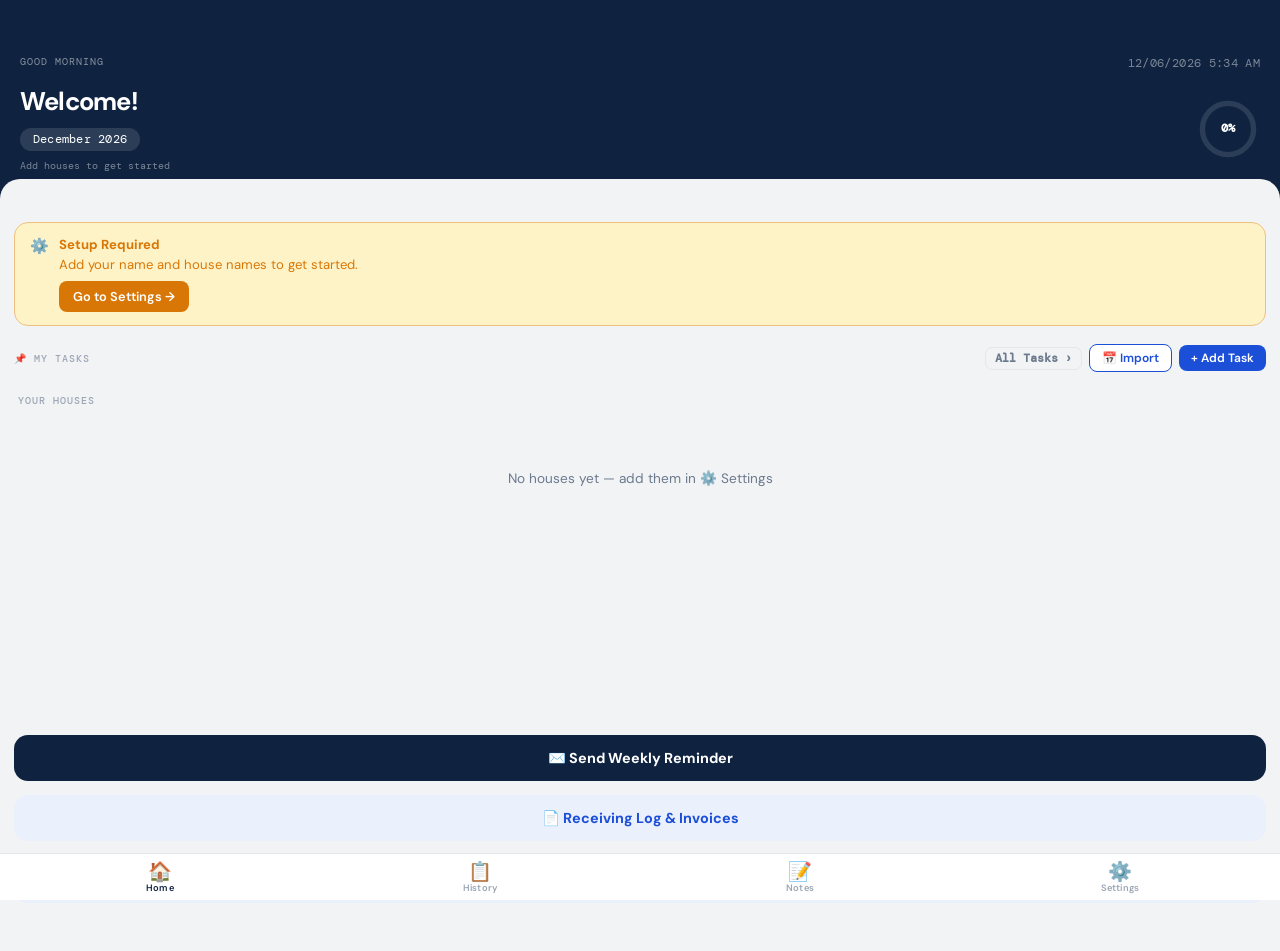
==== commit b55c2083: "Integrate ACal Balance Calculator as a new screen in index2.html Brings in the Acumatica Balance Cal" ====
--- a/index2.html
+++ b/index2.html
@@ -831,6 +831,9 @@
   <div style="padding:0 14px 8px;margin-top:8px;">
     <button class="email-compose-btn" style="background:var(--accent-light);color:var(--accent);" onclick="showScreen('invoiceScreen')">📄 Receiving Log &amp; Invoices</button>
   </div>
+  <div style="padding:0 14px 8px;margin-top:8px;">
+    <button class="email-compose-btn" style="background:var(--accent-light);color:var(--accent);" onclick="showScreen('balanceCalcScreen')">🧮 Balance Calculator</button>
+  </div>
   <div style="padding:0 14px 40px;"></div>
 </div>
 
@@ -1552,6 +1555,186 @@
 
     <button class="inv-zip-btn" id="invZipBtn" onclick="invExportZip()" style="margin-top:16px;">&#8679; Share Log &amp; Photos</button>
     <div style="height:30px;"></div>
+  </div>
+</div>
+
+<!-- ══ BALANCE CALCULATOR ══ -->
+<div class="screen" id="balanceCalcScreen">
+  <style>
+  #balanceCalcScreen{background:#0d0d0d;color:#e0e0e0;font-family:'Segoe UI',sans-serif;}
+  #balanceCalcScreen .bc-body{padding:14px 16px 60px;max-width:600px;margin:0 auto;}
+  #balanceCalcScreen h2{font-size:0.85rem;color:#00e676;text-transform:uppercase;letter-spacing:1px;margin-bottom:14px;}
+  #balanceCalcScreen label{display:block;font-size:0.8rem;color:#aaa;margin-bottom:5px;}
+  #balanceCalcScreen input[type="file"]{width:100%;background:#111;border:1px dashed #333;border-radius:6px;padding:12px;color:#ccc;font-size:0.85rem;cursor:pointer;}
+  #balanceCalcScreen input[type="number"],#balanceCalcScreen input[type="date"],#balanceCalcScreen select{width:100%;background:#111;border:1px solid #333;border-radius:6px;padding:10px 12px;color:#fff;font-size:0.95rem;margin-bottom:12px;}
+  #balanceCalcScreen input[type="number"]:focus,#balanceCalcScreen input[type="date"]:focus,#balanceCalcScreen select:focus{outline:none;border-color:#00e676;}
+  #balanceCalcScreen .bc-row2{display:flex;gap:12px;}
+  #balanceCalcScreen .bc-row2>div{flex:1;}
+  #balanceCalcScreen .bc-card{background:#1a1a1a;border:1px solid #2a2a2a;border-radius:10px;padding:20px;margin-bottom:16px;}
+  #balanceCalcScreen .bc-btn{width:100%;font-weight:700;border:none;border-radius:6px;padding:13px;font-size:1rem;cursor:pointer;}
+  #balanceCalcScreen .bc-btn-green{background:#00e676;color:#000;}
+  #balanceCalcScreen .bc-btn-green:hover{background:#00c45e;}
+  #balanceCalcScreen .bc-btn-blue{background:#2255cc;color:#fff;}
+  #balanceCalcScreen .bc-btn-blue:hover{background:#1a44aa;}
+  #balanceCalcScreen .bc-status{margin-top:10px;padding:10px 14px;border-radius:6px;font-size:0.82rem;display:none;}
+  #balanceCalcScreen .bc-status.show{display:block;}
+  #balanceCalcScreen .bc-status.ok{background:#0d1f14;border:1px solid #00e676;color:#00e676;}
+  #balanceCalcScreen .bc-status.err{background:#2a1010;border:1px solid #ff5252;color:#ff7070;}
+  #balanceCalcScreen .bc-status.info{background:#1a1a2a;border:1px solid #5588ff;color:#88aaff;}
+  #balanceCalcScreen .bc-result{display:none;}
+  #balanceCalcScreen .bc-result.show{display:block;}
+  #balanceCalcScreen .bc-balance-box{text-align:center;padding:20px;background:#0d1f14;border:1px solid #00e676;border-radius:10px;margin-bottom:14px;}
+  #balanceCalcScreen .bc-balance-label{font-size:0.8rem;color:#888;margin-bottom:6px;}
+  #balanceCalcScreen .bc-balance-amount{font-size:2.2rem;font-weight:700;color:#00e676;}
+  #balanceCalcScreen .bc-balance-date{font-size:0.8rem;color:#aaa;margin-top:4px;}
+  #balanceCalcScreen .bc-summary-row{display:flex;justify-content:space-between;align-items:center;padding:8px 0;border-bottom:1px solid #222;font-size:0.85rem;}
+  #balanceCalcScreen .bc-summary-row:last-child{border-bottom:none;}
+  #balanceCalcScreen .bc-green{color:#00e676;}
+  #balanceCalcScreen .bc-red{color:#ff5252;}
+  #balanceCalcScreen .bc-gray{color:#888;}
+  #balanceCalcScreen table{width:100%;border-collapse:collapse;font-size:0.75rem;}
+  #balanceCalcScreen th{background:#222;color:#00e676;padding:8px 6px;text-align:left;position:sticky;top:0;}
+  #balanceCalcScreen td{padding:7px 6px;border-bottom:1px solid #1e1e1e;vertical-align:top;}
+  #balanceCalcScreen .bc-code-badge{background:#1a2a1a;color:#00e676;border-radius:4px;padding:1px 6px;font-weight:600;}
+  #balanceCalcScreen .bc-toggle-btn{background:none;border:1px solid #333;color:#888;font-size:0.75rem;padding:5px 12px;border-radius:4px;cursor:pointer;font-weight:400;}
+  #balanceCalcScreen .bc-toggle-btn:hover{border-color:#00e676;color:#00e676;}
+  #balanceCalcScreen .bc-tx-table-wrap{display:none;margin-top:12px;max-height:300px;overflow-y:auto;}
+  #balanceCalcScreen .bc-tx-table-wrap.show{display:block;}
+  #balanceCalcScreen .bc-no-tx{color:#888;font-size:0.82rem;padding:10px 0;}
+  #balanceCalcScreen .bc-code-legend{display:flex;flex-wrap:wrap;gap:6px;margin-top:8px;}
+  #balanceCalcScreen .bc-code-pill{font-size:0.72rem;padding:2px 8px;border-radius:12px;}
+  #balanceCalcScreen .bc-pill-green{background:#0d2a1a;color:#00e676;border:1px solid #00e676;}
+  #balanceCalcScreen .bc-pill-red{background:#2a1010;color:#ff7070;border:1px solid #ff5252;}
+  #balanceCalcScreen .bc-file-table{width:100%;border-collapse:collapse;margin-top:10px;}
+  #balanceCalcScreen .bc-file-table th{background:#222;color:#00e676;padding:8px 10px;font-size:0.75rem;text-align:left;font-weight:600;}
+  #balanceCalcScreen .bc-file-table td{padding:8px 10px;border-bottom:1px solid #222;font-size:0.8rem;vertical-align:middle;}
+  #balanceCalcScreen .bc-file-table tr:last-child td{border-bottom:none;}
+  #balanceCalcScreen .bc-file-table input[type="number"]{margin-bottom:0;padding:6px 8px;font-size:0.85rem;}
+  #balanceCalcScreen .bc-file-status-dot{display:inline-block;width:8px;height:8px;border-radius:50%;margin-right:6px;}
+  #balanceCalcScreen .bc-dot-ok{background:#00e676;}
+  #balanceCalcScreen .bc-dot-err{background:#ff5252;}
+  #balanceCalcScreen .bc-dot-spin{background:#5588ff;animation:bc-spin-dot 1s linear infinite;}
+  @keyframes bc-spin-dot{0%{opacity:1}50%{opacity:.2}100%{opacity:1}}
+  #balanceCalcScreen .bc-fname{color:#ccc;word-break:break-all;}
+  #balanceCalcScreen .bc-tracked-count{color:#00e676;font-weight:600;}
+  #balanceCalcScreen .bc-hidden{display:none;}
+  </style>
+  <div class="app-header">
+    <button class="back-btn" onclick="showScreen('homeScreen')">←</button>
+    <div><div class="header-title">Balance Calculator</div><div class="header-sub">Acumatica Cash Audit</div></div>
+  </div>
+  <div class="bc-body">
+
+    <!-- TRACKED CODES LEGEND -->
+    <div class="bc-card">
+      <h2>Tracked Transaction Codes</h2>
+      <label style="margin-bottom:6px">Credits — money INTO primary safe</label>
+      <div class="bc-code-legend">
+        <span class="bc-code-pill bc-pill-green">690 · Return of Change / Refund</span>
+        <span class="bc-code-pill bc-pill-green">730 · Personal Account Check</span>
+        <span class="bc-code-pill bc-pill-green">750 · Wages</span>
+        <span class="bc-code-pill bc-pill-green">760 · Gifts / Refunds / Other</span>
+      </div>
+      <br>
+      <label style="margin-bottom:6px">Debits — money OUT of primary safe</label>
+      <div class="bc-code-legend">
+        <span class="bc-code-pill bc-pill-red">670 · Withdrawal from Primary Safe</span>
+        <span class="bc-code-pill bc-pill-red">710 · Return to Business Office</span>
+      </div>
+      <p style="color:#555;font-size:0.75rem;margin-top:10px">All other codes are ignored.</p>
+    </div>
+
+    <!-- STEP 1: UPLOAD (multiple files) -->
+    <div class="bc-card">
+      <h2>1. Upload Account History Files</h2>
+      <label>Select one or more .xlsx exports from Acumatica — each file = one account tab in the report</label>
+      <input type="file" id="bcFileInput" accept=".xlsx,.xls" multiple>
+      <div id="bcFileListWrap" class="bc-hidden" style="margin-top:14px">
+        <table class="bc-file-table">
+          <thead><tr><th>File</th><th>Status</th><th>Tracked Txns</th></tr></thead>
+          <tbody id="bcFileListBody"></tbody>
+        </table>
+      </div>
+    </div>
+
+    <!-- STEP 2: BALANCE CALCULATOR (single account) -->
+    <div class="bc-card">
+      <h2>2. Estimate Balance on a Past Date (Single Account)</h2>
+      <label>Select account</label>
+      <select id="bcCalcFileSelect">
+        <option value="">— upload files first —</option>
+      </select>
+      <label>Current cash balance for that account (right now)</label>
+      <input type="number" id="bcCurrentBalance" placeholder="e.g. 312.45" step="0.01">
+      <div id="bcBalanceAutoNote" class="bc-status info" style="margin-top:-6px;margin-bottom:12px"></div>
+      <label>Target date — what date do you want to know the balance for?</label>
+      <input type="date" id="bcTargetDate">
+      <button class="bc-btn bc-btn-green" onclick="bcCalculate()">Calculate Balance</button>
+      <div id="bcCalcStatus" class="bc-status"></div>
+    </div>
+
+    <!-- RESULT -->
+    <div class="bc-card bc-result" id="bcResultCard">
+      <h2>Result</h2>
+      <div class="bc-balance-box">
+        <div class="bc-balance-label">ESTIMATED CASH BALANCE ON</div>
+        <div class="bc-balance-amount" id="bcResultAmount">$0.00</div>
+        <div class="bc-balance-date" id="bcResultDate"></div>
+      </div>
+      <div class="bc-summary-row"><span>Current balance (today)</span><span class="bc-green" id="bcSumCurrent"></span></div>
+      <div class="bc-summary-row"><span>Deposits after target date (removed)</span><span class="bc-red" id="bcSumIn"></span></div>
+      <div class="bc-summary-row"><span>Withdrawals after target date (added back)</span><span class="bc-green" id="bcSumOut"></span></div>
+      <div class="bc-summary-row" style="font-weight:700"><span>Estimated balance on target date</span><span class="bc-green" id="bcSumResult"></span></div>
+      <br>
+      <button class="bc-toggle-btn" onclick="document.getElementById('bcTxTable').classList.toggle('show')">Show / Hide Transactions Used</button>
+      <div class="bc-tx-table-wrap" id="bcTxTable"></div>
+    </div>
+
+    <!-- STEP 2B: BATCH TARGET DATE MODE (ALL ACCOUNTS) -->
+    <div class="bc-card">
+      <h2>2B. Batch Mode — All Accounts on One Target Date</h2>
+      <p style="color:#888;font-size:0.8rem;margin-bottom:14px">Uses the current balance parsed from each "INITIALS AMOUNT.xlsx" filename as the starting point, then rolls every account back to the target date at once.</p>
+      <label>Target date — what date do you want balances for?</label>
+      <input type="date" id="bcBatchTargetDate">
+      <button class="bc-btn bc-btn-green" onclick="bcCalculateBatch()">Calculate All Accounts</button>
+      <div id="bcBatchStatus" class="bc-status"></div>
+      <div id="bcBatchResultWrap" class="bc-hidden" style="margin-top:16px">
+        <table class="bc-file-table">
+          <thead><tr><th>Account</th><th>Current Balance</th><th>Balance on Target Date</th></tr></thead>
+          <tbody id="bcBatchResultBody"></tbody>
+        </table>
+      </div>
+    </div>
+
+    <!-- STEP 3: MULTI-ACCOUNT AUDIT EXPORT -->
+    <div class="bc-card">
+      <h2>3. Export Running Balance Report</h2>
+      <p style="color:#888;font-size:0.8rem;margin-bottom:14px">Each uploaded file gets its own tab in one Excel workbook. Enter the known ending balance for each account below.</p>
+
+      <div class="bc-row2">
+        <div>
+          <label>Report start date</label>
+          <input type="date" id="bcReportStart">
+        </div>
+        <div>
+          <label>Report end date</label>
+          <input type="date" id="bcReportEnd">
+        </div>
+      </div>
+
+      <div id="bcEndingBalancesWrap" class="bc-hidden" style="margin-bottom:14px">
+        <label style="margin-bottom:8px">Ending balance for each account (as of the report end date)</label>
+        <table class="bc-file-table">
+          <thead><tr><th>Account File</th><th>Tracked Txns in Range</th><th>Ending Balance</th></tr></thead>
+          <tbody id="bcEndingBalancesBody"></tbody>
+        </table>
+      </div>
+      <div id="bcEndingBalancesEmpty" style="color:#555;font-size:0.8rem;margin-bottom:14px">Upload files first to enter ending balances.</div>
+
+      <button class="bc-btn bc-btn-blue" onclick="bcExportReport()">Download Excel Report</button>
+      <div id="bcExportStatus" class="bc-status"></div>
+    </div>
+
   </div>
 </div>
 
@@ -1760,17 +1943,6 @@
   };
 })();
 
-function isStorageAvailable(){
-  try {
-    const testKey = '__wf_storage_test__';
-    localStorage.setItem(testKey, '1');
-    localStorage.removeItem(testKey);
-    return true;
-  } catch(e) {
-    return false;
-  }
-}
-
 function saveS(){
   const sToSave = {...S, notes:(S.notes||[]).map(n=>{ const {photoData,...rest}=n; return rest; })};
   try{
@@ -1849,7 +2021,7 @@
   ['navHome','navHistory','navNotes','navSettings'].forEach(n=>{
     const el=document.getElementById(n); if(el) el.classList.remove('active');
   });
-  const map={homeScreen:'navHome',historyScreen:'navHistory',notesScreen:'navNotes',settingsScreen:'navSettings',houseScreen:'navHome',invoiceScreen:'navHome',emailScreen:'navHome'};
+  const map={homeScreen:'navHome',historyScreen:'navHistory',notesScreen:'navNotes',settingsScreen:'navSettings',houseScreen:'navHome',invoiceScreen:'navHome',emailScreen:'navHome',balanceCalcScreen:'navHome'};
   if(map[id]){ const el=document.getElementById(map[id]); if(el) el.classList.add('active'); }
   // Scroll to top
   const el=document.getElementById(id);
@@ -4843,10 +5015,6 @@
   if(overlay) overlay.classList.add('hidden');
   applyDarkMode();
   if(!S.notes) S.notes=[];
-  if(!isStorageAvailable()){
-    const banner = document.getElementById('storageWarnBanner');
-    if(banner) banner.style.display = 'block';
-  }
   renderHome();
   autoSyncICS();
 }
@@ -4854,6 +5022,503 @@
 document.addEventListener('DOMContentLoaded', initApp);
 </script>
 <script src="https://cdnjs.cloudflare.com/ajax/libs/pdf-lib/1.17.1/pdf-lib.min.js"></script>
+<script src="https://cdnjs.cloudflare.com/ajax/libs/xlsx/0.18.5/xlsx.full.min.js"></script>
+<script>
+// ═══════════════════════════════════════
+// BALANCE CALCULATOR (from ACal)
+// ═══════════════════════════════════════
+const BC_CREDIT_CODES = new Set([690, 730, 750, 760]);
+const BC_DEBIT_CODES  = new Set([670, 710]);
+
+const BC_CODE_DESC = {
+  690: 'Return of Change to Primary Safe / Refund',
+  730: 'Cash Deposit – Personal Account Check',
+  750: 'Cash Deposit – Wages',
+  760: 'Cash Deposit – Gifts/Refunds/Other',
+  670: 'Cash Withdrawal – From Primary Safe',
+  710: 'Cash Withdrawal – Return to Business Office',
+};
+
+// bcLoadedFiles: [{name, rows, tracked}]
+let bcLoadedFiles = [];
+let bcPendingCount = 0;
+
+function bcSetStatus(id, msg, type) {
+  const el = document.getElementById(id);
+  el.textContent = msg;
+  el.className = 'bc-status show ' + type;
+}
+function bcHideStatus(id) { document.getElementById(id).className = 'bc-status'; }
+
+document.getElementById('bcFileInput').addEventListener('change', function() {
+  const files = Array.from(this.files);
+  if (!files.length) return;
+
+  bcLoadedFiles = [];
+  bcPendingCount = files.length;
+
+  // Reset UI
+  const tbody = document.getElementById('bcFileListBody');
+  tbody.innerHTML = '';
+  document.getElementById('bcFileListWrap').classList.remove('bc-hidden');
+  document.getElementById('bcCalcFileSelect').innerHTML = '<option value="">— loading... —</option>';
+  document.getElementById('bcEndingBalancesBody').innerHTML = '';
+  document.getElementById('bcEndingBalancesWrap').classList.add('bc-hidden');
+  document.getElementById('bcEndingBalancesEmpty').style.display = 'block';
+
+  files.forEach((file, idx) => {
+    // Reserve a slot in bcLoadedFiles
+    const parsed = bcParseFilename(file.name);
+    bcLoadedFiles.push({ name: file.name, rows: [], tracked: 0, idx, initials: parsed && parsed.initials, parsedAmount: parsed && parsed.amount });
+
+    // Add a row to the file list table
+    const tr = document.createElement('tr');
+    tr.id = 'bc-frow-' + idx;
+    tr.innerHTML = `
+      <td class="bc-fname">${esc(file.name)}</td>
+      <td><span class="bc-file-status-dot bc-dot-spin" id="bc-fdot-${idx}"></span><span id="bc-fmsg-${idx}">Reading...</span></td>
+      <td id="bc-fcount-${idx}">—</td>
+    `;
+    tbody.appendChild(tr);
+
+    bcParseFile(file, idx);
+  });
+});
+
+// Also update ending balances table when dates change
+['bcReportStart', 'bcReportEnd'].forEach(id => {
+  document.getElementById(id).addEventListener('change', bcRefreshEndingBalancesTable);
+});
+
+function bcParseFile(file, idx) {
+  const reader = new FileReader();
+  reader.onload = function(e) {
+    try {
+      const wb = XLSX.read(e.target.result, { type: 'binary' });
+      const ws = wb.Sheets[wb.SheetNames[0]];
+
+      let maxRow = 0;
+      Object.keys(ws).forEach(key => {
+        if (key.startsWith('!')) return;
+        const m = key.match(/(\d+)$/);
+        if (m) maxRow = Math.max(maxRow, parseInt(m[1]));
+      });
+
+      if (maxRow < 2) {
+        bcMarkFileError(idx, 'No data rows found');
+        return;
+      }
+
+      function cellVal(col, row) {
+        const c = ws[col.toLowerCase() + row] || ws[col.toUpperCase() + row];
+        return c ? c.v : null;
+      }
+
+      const colLetters = 'abcdefghijklm'.split('');
+      const headers = {};
+      colLetters.forEach(col => {
+        const v = cellVal(col, 1);
+        if (v != null) headers[String(v).toLowerCase().trim()] = col;
+      });
+
+      const dateCol = headers['date'] || 'a';
+      const codeCol = headers['code'] || 'b';
+      const tranKey = Object.keys(headers).find(h => h.includes('transaction'));
+      const tranCol = tranKey ? headers[tranKey] : 'c';
+      const amtKey  = Object.keys(headers).find(h => h.includes('amount'));
+      const amtCol  = amtKey ? headers[amtKey] : 'd';
+      const descKey = Object.keys(headers).find(h => h === 'description');
+      const descCol = descKey ? headers[descKey] : 'e';
+
+      const rows = [];
+      for (let r = 2; r <= maxRow; r++) {
+        const rawDate = cellVal(dateCol, r);
+        const rawCode = cellVal(codeCol, r);
+        const rawAmt  = cellVal(amtCol, r);
+        const rawDesc = cellVal(descCol, r) || cellVal(tranCol, r) || '';
+
+        if (rawDate == null || rawCode == null || rawAmt == null) continue;
+        const code   = parseInt(String(rawCode).trim());
+        const amount = parseFloat(rawAmt);
+        if (isNaN(code) || isNaN(amount) || amount === 0) continue;
+
+        let dateStr;
+        if (typeof rawDate === 'number') {
+          dateStr = bcExcelSerialToDateStr(rawDate);
+        } else {
+          const d = new Date(rawDate);
+          if (isNaN(d.getTime())) continue;
+          dateStr = d.getUTCFullYear() + '-' +
+                    String(d.getUTCMonth() + 1).padStart(2, '0') + '-' +
+                    String(d.getUTCDate()).padStart(2, '0');
+        }
+        rows.push({ date: dateStr, code, amount, desc: String(rawDesc) });
+      }
+
+      if (rows.length === 0) {
+        bcMarkFileError(idx, 'No valid transactions found');
+        return;
+      }
+
+      const tracked = rows.filter(r => BC_CREDIT_CODES.has(r.code) || BC_DEBIT_CODES.has(r.code)).length;
+      bcLoadedFiles[idx].rows = rows;
+      bcLoadedFiles[idx].tracked = tracked;
+
+      document.getElementById('bc-fdot-' + idx).className = 'bc-file-status-dot bc-dot-ok';
+      document.getElementById('bc-fmsg-' + idx).textContent = rows.length + ' rows loaded';
+      document.getElementById('bc-fcount-' + idx).innerHTML = '<span class="bc-tracked-count">' + tracked + '</span>';
+
+    } catch(err) {
+      bcMarkFileError(idx, 'Error: ' + err.message);
+    }
+    bcFileLoadDone();
+  };
+  reader.onerror = () => { bcMarkFileError(idx, 'Could not read file'); bcFileLoadDone(); };
+  reader.readAsBinaryString(file);
+}
+
+function bcMarkFileError(idx, msg) {
+  document.getElementById('bc-fdot-' + idx).className = 'bc-file-status-dot bc-dot-err';
+  document.getElementById('bc-fmsg-' + idx).textContent = msg;
+  document.getElementById('bc-fcount-' + idx).textContent = '0';
+  bcLoadedFiles[idx].rows = [];
+  bcLoadedFiles[idx].tracked = 0;
+}
+
+function bcFileLoadDone() {
+  bcPendingCount--;
+  if (bcPendingCount > 0) return;
+
+  // All files done — update selects
+  const okFiles = bcLoadedFiles.filter(f => f.rows.length > 0);
+
+  // Calculator select
+  const sel = document.getElementById('bcCalcFileSelect');
+  sel.innerHTML = okFiles.length === 0
+    ? '<option value="">— no valid files —</option>'
+    : okFiles.map(f => `<option value="${f.idx}">${esc(f.name)}</option>`).join('');
+
+  bcAutoFillCurrentBalance();
+
+  // Ending balances table
+  bcRefreshEndingBalancesTable();
+}
+
+document.getElementById('bcCalcFileSelect').addEventListener('change', bcAutoFillCurrentBalance);
+
+// Auto-fills the "current cash balance" field from the amount parsed out of the
+// selected file's name (e.g. "SW 237.76.xlsx" -> 237.76), when available.
+function bcAutoFillCurrentBalance() {
+  const note = document.getElementById('bcBalanceAutoNote');
+  const selIdx = parseInt(document.getElementById('bcCalcFileSelect').value);
+  if (isNaN(selIdx) || !bcLoadedFiles[selIdx]) { note.className = 'bc-status'; return; }
+
+  const file = bcLoadedFiles[selIdx];
+  if (file.parsedAmount != null) {
+    document.getElementById('bcCurrentBalance').value = file.parsedAmount;
+    note.textContent = 'Auto-filled ' + bcFmt(file.parsedAmount) + ' from filename "' + file.name + '".';
+    note.className = 'bc-status show info';
+  } else {
+    note.textContent = 'Filename doesn\'t include a balance — enter it manually.';
+    note.className = 'bc-status show info';
+  }
+}
+
+function bcRefreshEndingBalancesTable() {
+  const okFiles = bcLoadedFiles.filter(f => f.rows.length > 0);
+  if (okFiles.length === 0) return;
+
+  const startDate = document.getElementById('bcReportStart').value;
+  const endDate   = document.getElementById('bcReportEnd').value;
+
+  const tbody = document.getElementById('bcEndingBalancesBody');
+  // Preserve any already-entered ending balances
+  const existingVals = {};
+  tbody.querySelectorAll('tr[data-idx]').forEach(tr => {
+    const inp = tr.querySelector('input');
+    if (inp && inp.value) existingVals[tr.dataset.idx] = inp.value;
+  });
+
+  tbody.innerHTML = '';
+  okFiles.forEach(f => {
+    const inRange = (startDate && endDate)
+      ? f.rows.filter(r => r.date >= startDate && r.date <= endDate && (BC_CREDIT_CODES.has(r.code) || BC_DEBIT_CODES.has(r.code))).length
+      : f.tracked;
+
+    const prefill = existingVals[f.idx] !== undefined ? existingVals[f.idx]
+                   : (f.parsedAmount != null ? f.parsedAmount : '');
+
+    const label = f.initials
+      ? esc(f.initials) + ' <span style="color:#666">(' + esc(f.name) + ')</span>'
+      : esc(f.name);
+
+    const tr = document.createElement('tr');
+    tr.dataset.idx = f.idx;
+    tr.innerHTML = `
+      <td class="bc-fname">${label}</td>
+      <td><span class="bc-tracked-count">${inRange}</span></td>
+      <td><input type="number" step="0.01" placeholder="e.g. 312.45" data-idx="${f.idx}" class="bc-ending-bal-input" value="${prefill}"></td>
+    `;
+    tbody.appendChild(tr);
+  });
+
+  document.getElementById('bcEndingBalancesWrap').classList.remove('bc-hidden');
+  document.getElementById('bcEndingBalancesEmpty').style.display = 'none';
+}
+
+function bcCalculate() {
+  bcHideStatus('bcCalcStatus');
+
+  const selIdx = parseInt(document.getElementById('bcCalcFileSelect').value);
+  if (isNaN(selIdx)) { bcSetStatus('bcCalcStatus', 'Select an account file.', 'err'); return; }
+  const file = bcLoadedFiles[selIdx];
+  if (!file || file.rows.length === 0) { bcSetStatus('bcCalcStatus', 'Selected file has no valid data.', 'err'); return; }
+
+  const balInput = document.getElementById('bcCurrentBalance').value.trim();
+  if (!balInput) { bcSetStatus('bcCalcStatus', 'Enter the current cash balance.', 'err'); return; }
+  const currentBalance = parseFloat(balInput);
+  if (isNaN(currentBalance)) { bcSetStatus('bcCalcStatus', 'Balance must be a number.', 'err'); return; }
+
+  const targetDate = document.getElementById('bcTargetDate').value;
+  if (!targetDate) { bcSetStatus('bcCalcStatus', 'Select a target date.', 'err'); return; }
+
+  const afterRows = file.rows.filter(r =>
+    r.date > targetDate && (BC_CREDIT_CODES.has(r.code) || BC_DEBIT_CODES.has(r.code))
+  );
+
+  let depositsAfter = 0, withdrawalsAfter = 0;
+  afterRows.forEach(r => {
+    if (BC_CREDIT_CODES.has(r.code)) depositsAfter += r.amount;
+    if (BC_DEBIT_CODES.has(r.code))  withdrawalsAfter += r.amount;
+  });
+
+  const estimated = currentBalance - depositsAfter + withdrawalsAfter;
+
+  document.getElementById('bcResultAmount').textContent = bcFmt(estimated);
+  document.getElementById('bcResultDate').textContent   = 'As of ' + bcFmtDate(targetDate) + ' — ' + esc(file.name);
+  document.getElementById('bcSumCurrent').textContent   = bcFmt(currentBalance);
+  document.getElementById('bcSumIn').textContent        = '- ' + bcFmt(depositsAfter);
+  document.getElementById('bcSumOut').textContent       = '+ ' + bcFmt(withdrawalsAfter);
+  document.getElementById('bcSumResult').textContent    = bcFmt(estimated);
+
+  if (afterRows.length === 0) {
+    document.getElementById('bcTxTable').innerHTML = '<p class="bc-no-tx">No tracked transactions found after ' + bcFmtDate(targetDate) + '.</p>';
+  } else {
+    let html = '<table><thead><tr><th>Date</th><th>Code</th><th>Description</th><th>Amount</th><th>Effect</th></tr></thead><tbody>';
+    afterRows.slice().sort((a, b) => b.date.localeCompare(a.date)).forEach(r => {
+      const isCredit = BC_CREDIT_CODES.has(r.code);
+      html += '<tr>' +
+        '<td>' + bcFmtDate(r.date) + '</td>' +
+        '<td><span class="bc-code-badge">' + r.code + '</span></td>' +
+        '<td>' + esc(r.desc) + '</td>' +
+        '<td class="' + (isCredit ? 'bc-red' : 'bc-green') + '">' + bcFmt(r.amount) + '</td>' +
+        '<td class="bc-gray">' + (isCredit ? 'deposit removed' : 'withdrawal added back') + '</td>' +
+        '</tr>';
+    });
+    html += '</tbody></table>';
+    document.getElementById('bcTxTable').innerHTML = html;
+  }
+
+  const rc = document.getElementById('bcResultCard');
+  rc.classList.add('show');
+  rc.scrollIntoView({ behavior: 'smooth' });
+}
+
+function bcCalculateBatch() {
+  bcHideStatus('bcBatchStatus');
+
+  const targetDate = document.getElementById('bcBatchTargetDate').value;
+  if (!targetDate) { bcSetStatus('bcBatchStatus', 'Select a target date.', 'err'); return; }
+
+  const okFiles = bcLoadedFiles.filter(f => f.rows.length > 0);
+  if (okFiles.length === 0) { bcSetStatus('bcBatchStatus', 'Upload files first.', 'err'); return; }
+
+  const tbody = document.getElementById('bcBatchResultBody');
+  tbody.innerHTML = '';
+
+  let calculated = 0, skipped = 0;
+
+  okFiles.forEach(f => {
+    const label = f.initials
+      ? esc(f.initials) + ' <span style="color:#666">(' + esc(f.name) + ')</span>'
+      : esc(f.name);
+
+    const tr = document.createElement('tr');
+
+    if (f.parsedAmount == null) {
+      skipped++;
+      tr.innerHTML = `
+        <td class="bc-fname">${label}</td>
+        <td class="bc-gray">—</td>
+        <td class="bc-gray">no balance in filename</td>
+      `;
+      tbody.appendChild(tr);
+      return;
+    }
+
+    const afterRows = f.rows.filter(r =>
+      r.date > targetDate && (BC_CREDIT_CODES.has(r.code) || BC_DEBIT_CODES.has(r.code))
+    );
+    let depositsAfter = 0, withdrawalsAfter = 0;
+    afterRows.forEach(r => {
+      if (BC_CREDIT_CODES.has(r.code)) depositsAfter += r.amount;
+      if (BC_DEBIT_CODES.has(r.code))  withdrawalsAfter += r.amount;
+    });
+    const estimated = f.parsedAmount - depositsAfter + withdrawalsAfter;
+    calculated++;
+
+    tr.innerHTML = `
+      <td class="bc-fname">${label}</td>
+      <td>${bcFmt(f.parsedAmount)}</td>
+      <td class="bc-green" style="font-weight:700">${bcFmt(estimated)}</td>
+    `;
+    tbody.appendChild(tr);
+  });
+
+  document.getElementById('bcBatchResultWrap').classList.remove('bc-hidden');
+
+  let msg = '✓ Calculated ' + calculated + ' account(s) for ' + bcFmtDate(targetDate);
+  if (skipped > 0) msg += ' · ' + skipped + ' skipped (no balance in filename)';
+  bcSetStatus('bcBatchStatus', msg, calculated > 0 ? 'ok' : 'err');
+}
+
+function bcExportReport() {
+  bcHideStatus('bcExportStatus');
+
+  const startDate = document.getElementById('bcReportStart').value;
+  const endDate   = document.getElementById('bcReportEnd').value;
+  if (!startDate || !endDate) { bcSetStatus('bcExportStatus', 'Select both a start and end date.', 'err'); return; }
+  if (startDate > endDate)    { bcSetStatus('bcExportStatus', 'Start date must be before end date.', 'err'); return; }
+
+  // Collect ending balances from the dynamic inputs
+  const inputs = document.querySelectorAll('.bc-ending-bal-input');
+  if (inputs.length === 0) { bcSetStatus('bcExportStatus', 'Upload files first.', 'err'); return; }
+
+  const entries = [];
+  let missingBalance = false;
+
+  inputs.forEach(inp => {
+    const idx = parseInt(inp.dataset.idx);
+    const file = bcLoadedFiles[idx];
+    const val = inp.value.trim();
+    if (!val) { missingBalance = true; return; }
+    const ending = parseFloat(val);
+    if (isNaN(ending)) { missingBalance = true; return; }
+    entries.push({ file, ending });
+  });
+
+  if (missingBalance) { bcSetStatus('bcExportStatus', 'Enter the ending balance for every account.', 'err'); return; }
+  if (entries.length === 0) { bcSetStatus('bcExportStatus', 'No valid accounts to export.', 'err'); return; }
+
+  const wb = XLSX.utils.book_new();
+
+  entries.forEach(({ file, ending }) => {
+    const rows = file.rows
+      .filter(r => r.date >= startDate && r.date <= endDate && (BC_CREDIT_CODES.has(r.code) || BC_DEBIT_CODES.has(r.code)))
+      .sort((a, b) => a.date.localeCompare(b.date) || a.code - b.code);
+
+    // Calculate opening balance by reversing all transactions from the ending
+    let opening = ending;
+    rows.forEach(r => {
+      if (BC_CREDIT_CODES.has(r.code)) opening -= r.amount;
+      if (BC_DEBIT_CODES.has(r.code))  opening += r.amount;
+    });
+
+    const data = [];
+    data.push(['Acumatica Primary Safe — Running Balance Audit']);
+    data.push(['Account File:', file.name]);
+    data.push(['Date Range:', bcFmtDate(startDate) + '  to  ' + bcFmtDate(endDate)]);
+    data.push(['Opening Balance (calculated):', opening]);
+    data.push(['Ending Balance (known):', ending]);
+    data.push([]);
+    data.push(['Date', 'Tran Code', 'Code Description', 'Transaction Description', 'Type', 'Amount', 'Running Balance']);
+
+    let running = opening;
+    let totalDep = 0, totalWith = 0;
+
+    if (rows.length === 0) {
+      data.push(['No tracked transactions in this date range.']);
+    } else {
+      rows.forEach(r => {
+        const isCredit = BC_CREDIT_CODES.has(r.code);
+        if (isCredit) { running += r.amount; totalDep  += r.amount; }
+        else          { running -= r.amount; totalWith += r.amount; }
+        data.push([
+          bcFmtDate(r.date),
+          r.code,
+          BC_CODE_DESC[r.code] || '',
+          r.desc,
+          isCredit ? 'DEPOSIT' : 'WITHDRAWAL',
+          isCredit ? r.amount : -r.amount,
+          running,
+        ]);
+      });
+    }
+
+    data.push([]);
+    data.push(['SUMMARY']);
+    data.push(['Opening Balance (calculated)', '', '', '', '', '', opening]);
+    data.push(['Total Deposits',              '', '', '', '', '', totalDep]);
+    data.push(['Total Withdrawals',           '', '', '', '', '', totalWith]);
+    data.push(['Closing Balance (verify = known ending)', '', '', '', '', '', running]);
+
+    const ws = XLSX.utils.aoa_to_sheet(data);
+    ws['!cols'] = [
+      { wch: 12 }, { wch: 10 }, { wch: 36 }, { wch: 38 }, { wch: 12 }, { wch: 12 }, { wch: 16 }
+    ];
+
+    // Tab name: initials if filename matched the naming convention, else filename without extension (max 31 chars, Excel limit)
+    let tabName = (file.initials || file.name.replace(/\.[^.]+$/, '')).replace(/[\\/*?:[\]]/g, '-').substring(0, 31);
+    // Avoid duplicate tab names
+    let base = tabName, n = 2;
+    while (wb.SheetNames.includes(tabName)) { tabName = (base.substring(0, 28) + '-' + n++); }
+
+    XLSX.utils.book_append_sheet(wb, ws, tabName);
+  });
+
+  // Download
+  const wbout = XLSX.write(wb, { bookType: 'xlsx', type: 'binary' });
+  const buf = new ArrayBuffer(wbout.length);
+  const view = new Uint8Array(buf);
+  for (let i = 0; i < wbout.length; i++) view[i] = wbout.charCodeAt(i) & 0xff;
+  const blob = new Blob([buf], { type: 'application/octet-stream' });
+  const url = URL.createObjectURL(blob);
+  const a = document.createElement('a');
+  a.href = url;
+  a.download = 'balance_audit_' + startDate + '_to_' + endDate + '.xlsx';
+  document.body.appendChild(a);
+  a.click();
+  document.body.removeChild(a);
+  URL.revokeObjectURL(url);
+
+  bcSetStatus('bcExportStatus', '✓ Downloaded ' + entries.length + ' account tab(s) · ' + startDate + ' to ' + endDate, 'ok');
+}
+
+function bcExcelSerialToDateStr(serial) {
+  const ms = (serial - 25569) * 86400 * 1000;
+  const d = new Date(ms);
+  return d.getUTCFullYear() + '-' +
+         String(d.getUTCMonth() + 1).padStart(2, '0') + '-' +
+         String(d.getUTCDate()).padStart(2, '0');
+}
+
+function bcFmt(n) {
+  const neg = n < 0;
+  return (neg ? '-$' : '$') + Math.abs(n).toFixed(2).replace(/\B(?=(\d{3})+(?!\d))/g, ',');
+}
+
+function bcFmtDate(d) {
+  const [y, m, day] = d.split('-');
+  return m + '/' + day + '/' + y;
+}
+
+// Parses "INITIALS AMOUNT.xlsx" e.g. "DD 247.31.xls" -> { initials: 'DD', amount: 247.31 }
+function bcParseFilename(name) {
+  const m = name.match(/^(.+?)\s+(\d+(?:\.\d{1,2})?)\.(xlsx?|xls)$/i);
+  if (!m) return null;
+  return { initials: m[1].trim(), amount: parseFloat(m[2]) };
+}
+</script>
 
 <script src="js/features/receiving/receiving-pdf.js"></script>
 <script src="js/features/receiving/receiving-ui.js"></script>
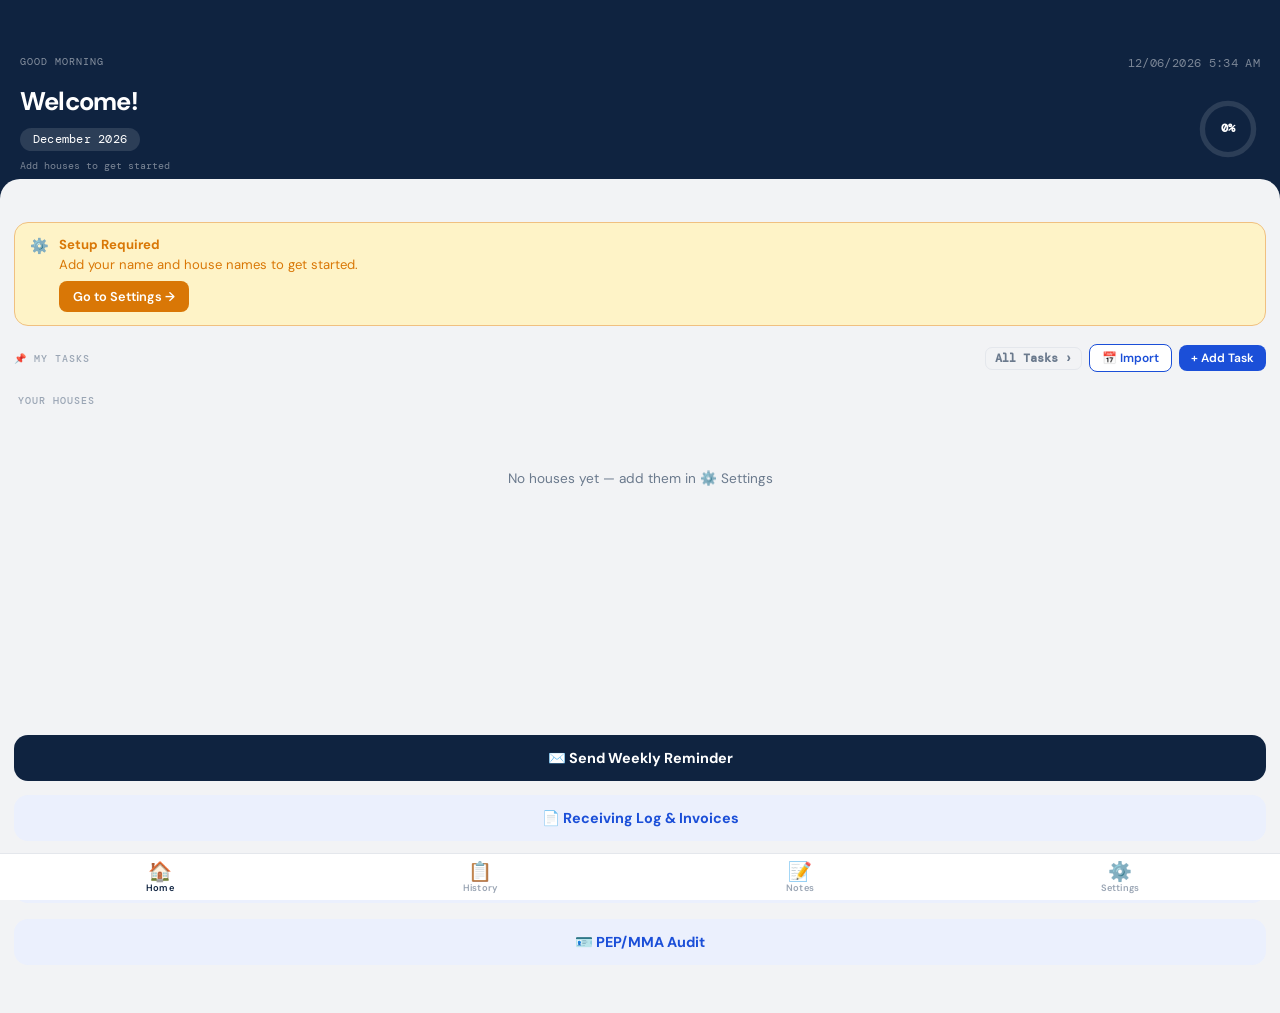
==== commit 1c5f0ae3: "Add PEP/MMA Audit screen to index2.html New screen, reachable from a Home screen button, listing eve" ====
--- a/index2.html
+++ b/index2.html
@@ -834,6 +834,9 @@
   <div style="padding:0 14px 8px;margin-top:8px;">
     <button class="email-compose-btn" style="background:var(--accent-light);color:var(--accent);" onclick="showScreen('balanceCalcScreen')">🧮 Balance Calculator</button>
   </div>
+  <div style="padding:0 14px 8px;margin-top:8px;">
+    <button class="email-compose-btn" style="background:var(--accent-light);color:var(--accent);" onclick="showScreen('ppeAuditScreen')">🪪 PEP/MMA Audit</button>
+  </div>
   <div style="padding:0 14px 40px;"></div>
 </div>
 
@@ -1738,6 +1741,42 @@
   </div>
 </div>
 
+<!-- ══ PEP/MMA AUDIT ══ -->
+<div class="screen" id="ppeAuditScreen">
+  <style>
+  .ppe-house-card{background:var(--surface);border:1px solid var(--border);border-radius:var(--radius);margin:0 14px 14px;overflow:hidden;}
+  .ppe-indiv-row{padding:14px;border-bottom:1px solid var(--border);}
+  .ppe-indiv-row:last-child{border-bottom:none;}
+  .ppe-indiv-name{font-weight:700;font-size:0.92rem;margin-bottom:10px;color:var(--text);}
+  .ppe-date-grid{display:flex;gap:10px;}
+  .ppe-date-field{flex:1;display:flex;flex-direction:column;gap:4px;min-width:0;}
+  .ppe-date-lbl{font-size:0.68rem;font-weight:700;color:var(--muted);font-family:'DM Mono',monospace;text-transform:uppercase;}
+  .ppe-date-input{border:1.5px solid var(--border);border-radius:8px;padding:9px 11px;font-size:0.85rem;font-family:'DM Sans',sans-serif;outline:none;background:var(--surface2);width:100%;color:var(--text);}
+  .ppe-date-input:focus{border-color:var(--accent);}
+  .ppe-date-input.valid{border-color:var(--green);}
+  .ppe-date-input.warn{border-color:var(--orange);}
+  .ppe-date-input.expired{border-color:var(--red);}
+  .ppe-date-status{font-size:0.68rem;font-weight:700;padding:4px 7px;border-radius:6px;margin-top:2px;line-height:1.3;}
+  .ppe-date-status.none{background:var(--surface2);color:var(--muted);}
+  .ppe-date-status.valid{background:var(--green-light);color:var(--green);}
+  .ppe-date-status.warn{background:var(--orange-light);color:var(--orange);}
+  .ppe-date-status.expired{background:var(--red-light);color:var(--red);}
+  .ppe-legend{display:flex;flex-wrap:wrap;gap:8px;padding:0 14px 14px;}
+  .ppe-legend-item{display:flex;align-items:center;gap:5px;font-size:0.72rem;color:var(--muted);}
+  .ppe-legend-dot{width:9px;height:9px;border-radius:50%;flex-shrink:0;}
+  </style>
+  <div class="app-header">
+    <button class="back-btn" onclick="showScreen('homeScreen')">←</button>
+    <div><div class="header-title">PEP/MMA Audit</div><div class="header-sub">Review &amp; Update Dates</div></div>
+  </div>
+  <div class="ppe-legend">
+    <div class="ppe-legend-item"><span class="ppe-legend-dot" style="background:var(--green)"></span>Current (within 10 months)</div>
+    <div class="ppe-legend-item"><span class="ppe-legend-dot" style="background:var(--orange)"></span>Renew soon (10–12 months)</div>
+    <div class="ppe-legend-item"><span class="ppe-legend-dot" style="background:var(--red)"></span>Expired (over 1 year)</div>
+  </div>
+  <div id="ppeAuditContainer" style="padding-bottom:40px;"></div>
+</div>
+
 <div class="screen" id="notesScreen">
   <div class="app-header notes-app-header">
     <div style="display:flex;align-items:flex-end;justify-content:space-between;width:100%;padding-bottom:12px;">
@@ -2021,7 +2060,7 @@
   ['navHome','navHistory','navNotes','navSettings'].forEach(n=>{
     const el=document.getElementById(n); if(el) el.classList.remove('active');
   });
-  const map={homeScreen:'navHome',historyScreen:'navHistory',notesScreen:'navNotes',settingsScreen:'navSettings',houseScreen:'navHome',invoiceScreen:'navHome',emailScreen:'navHome',balanceCalcScreen:'navHome'};
+  const map={homeScreen:'navHome',historyScreen:'navHistory',notesScreen:'navNotes',settingsScreen:'navSettings',houseScreen:'navHome',invoiceScreen:'navHome',emailScreen:'navHome',balanceCalcScreen:'navHome',ppeAuditScreen:'navHome'};
   if(map[id]){ const el=document.getElementById(map[id]); if(el) el.classList.add('active'); }
   // Scroll to top
   const el=document.getElementById(id);
@@ -2031,6 +2070,64 @@
   if(id==='settingsScreen'){ renderSettings(); renderSigThumbs(); }
   if(id==='notesScreen') renderNotes();
   if(id==='invoiceScreen') invInit();
+  if(id==='ppeAuditScreen') renderPpeAudit();
+}
+
+// ═══════════════════════════════════════
+// PEP/MMA AUDIT
+// ═══════════════════════════════════════
+function ppeDateStatus(dateStr){
+  if(!dateStr) return {cls:'none', label:'Not set'};
+  const st = auditDateStatus(dateStr);
+  const cls = st.cls==='expired' ? 'expired' : st.cls==='warn' ? 'warn' : 'valid';
+  return {cls, label: st.msg};
+}
+
+function renderPpeAudit(){
+  const cont = document.getElementById('ppeAuditContainer');
+  if(!cont) return;
+  if(S.individuals.length===0){
+    cont.innerHTML = `<div style="text-align:center;padding:48px 20px;color:var(--muted);font-size:0.85rem;">No individuals yet — add them in ⚙️ Settings</div>`;
+    return;
+  }
+  let html='';
+  S.houses.forEach(h=>{
+    const indivs = S.individuals.filter(i=>i.houseId===h.id);
+    if(indivs.length===0) return;
+    html += `<div class="section-label">${esc(h.name)}${h.closed?' (Closed)':''}</div>`;
+    html += `<div class="ppe-house-card">`;
+    indivs.forEach(ind=>{
+      const pepSt = ppeDateStatus(ind.pepDate);
+      const mmaSt = ppeDateStatus(ind.mmaDate);
+      html += `
+      <div class="ppe-indiv-row">
+        <div class="ppe-indiv-name">${esc(ind.name)}</div>
+        <div class="ppe-date-grid">
+          <div class="ppe-date-field">
+            <div class="ppe-date-lbl">PEP Date</div>
+            <input class="ppe-date-input ${pepSt.cls}" type="date" value="${ind.pepDate||''}" onchange="ppeDateEdit('${ind.id}','pepDate',this.value)">
+            <div class="ppe-date-status ${pepSt.cls}">${esc(pepSt.label)}</div>
+          </div>
+          <div class="ppe-date-field">
+            <div class="ppe-date-lbl">MMA Date</div>
+            <input class="ppe-date-input ${mmaSt.cls}" type="date" value="${ind.mmaDate||''}" onchange="ppeDateEdit('${ind.id}','mmaDate',this.value)">
+            <div class="ppe-date-status ${mmaSt.cls}">${esc(mmaSt.label)}</div>
+          </div>
+        </div>
+      </div>`;
+    });
+    html += `</div>`;
+  });
+  cont.innerHTML = html || `<div style="text-align:center;padding:48px 20px;color:var(--muted);font-size:0.85rem;">No individuals assigned to houses yet.</div>`;
+}
+
+function ppeDateEdit(indivId, field, value){
+  const ind = S.individuals.find(i=>i.id===indivId);
+  if(!ind) return;
+  ind[field] = value;
+  saveS();
+  renderPpeAudit();
+  toast('✓ '+(field==='pepDate'?'PEP':'MMA')+' date updated');
 }
 
 function goBackToHouse(){
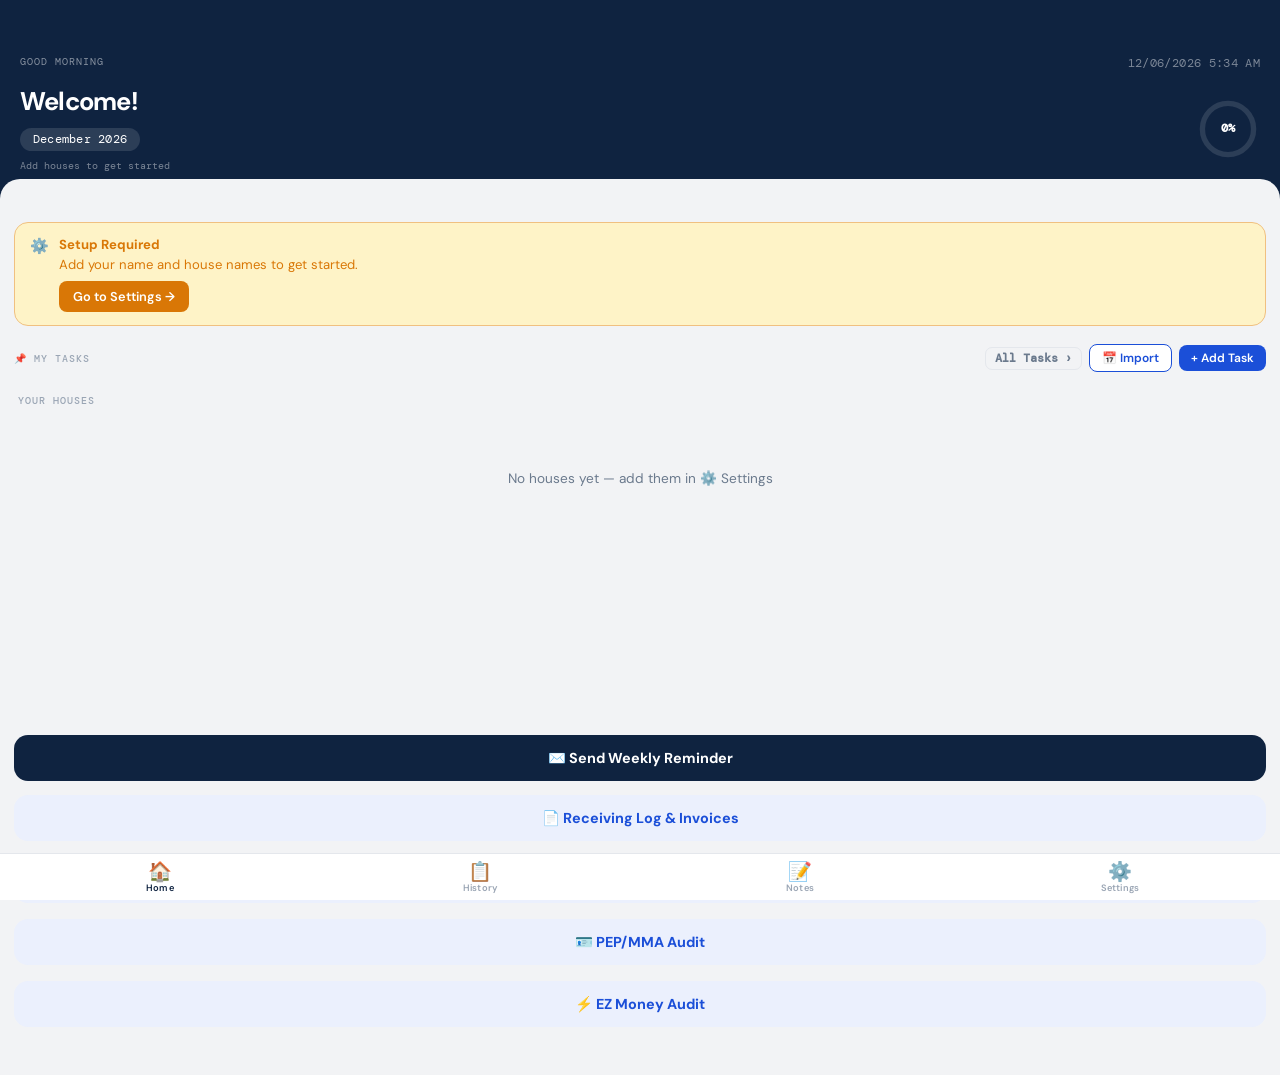
==== commit 50afd7d3: "Add EZ Money Audit screen to index2.html Batch-generates money audit PDFs for a whole house from ACa" ====
--- a/index2.html
+++ b/index2.html
@@ -837,6 +837,9 @@
   <div style="padding:0 14px 8px;margin-top:8px;">
     <button class="email-compose-btn" style="background:var(--accent-light);color:var(--accent);" onclick="showScreen('ppeAuditScreen')">🪪 PEP/MMA Audit</button>
   </div>
+  <div style="padding:0 14px 8px;margin-top:8px;">
+    <button class="email-compose-btn" style="background:var(--accent-light);color:var(--accent);" onclick="showScreen('ezAuditScreen')">⚡ EZ Money Audit</button>
+  </div>
   <div style="padding:0 14px 40px;"></div>
 </div>
 
@@ -1777,6 +1780,67 @@
   <div id="ppeAuditContainer" style="padding-bottom:40px;"></div>
 </div>
 
+<!-- ══ EZ MONEY AUDIT ══ -->
+<div class="screen" id="ezAuditScreen">
+  <style>
+  .ez-body{padding:14px 14px 60px;max-width:640px;margin:0 auto;}
+  .ez-card{background:var(--surface);border:1px solid var(--border);border-radius:var(--radius);padding:16px;margin-bottom:14px;}
+  .ez-lbl{font-size:0.68rem;font-weight:700;color:var(--muted);font-family:'DM Mono',monospace;text-transform:uppercase;margin-bottom:5px;display:block;}
+  .ez-select,.ez-input{width:100%;border:1.5px solid var(--border);border-radius:8px;padding:10px 12px;font-size:0.9rem;font-family:'DM Sans',sans-serif;background:var(--surface2);color:var(--text);outline:none;margin-bottom:12px;}
+  .ez-select:focus,.ez-input:focus{border-color:var(--accent);}
+  .ez-note{font-size:0.78rem;color:var(--muted);margin-top:-6px;}
+  .ez-file-input{width:100%;background:var(--surface2);border:1.5px dashed var(--border);border-radius:8px;padding:12px;font-size:0.85rem;color:var(--muted);cursor:pointer;}
+  .ez-row-card{background:var(--surface);border:1px solid var(--border);border-radius:var(--radius);padding:14px;margin-bottom:12px;}
+  .ez-row-hdr{display:flex;justify-content:space-between;align-items:flex-start;margin-bottom:10px;}
+  .ez-row-name{font-weight:700;font-size:0.95rem;color:var(--text);}
+  .ez-row-file{font-size:0.72rem;color:var(--muted2);font-family:'DM Mono',monospace;margin-top:2px;}
+  .ez-row-del{background:none;border:none;color:var(--muted);font-size:1.1rem;cursor:pointer;padding:0 4px;}
+  .ez-balance-line{display:flex;justify-content:space-between;align-items:center;padding:8px 10px;background:var(--surface2);border-radius:8px;font-size:0.85rem;margin-bottom:10px;color:var(--text);}
+  .ez-balance-amt{font-weight:700;font-size:1.05rem;}
+  .ez-flag-banner{background:var(--red-light);border:1px solid var(--red);border-radius:8px;padding:10px 12px;margin-bottom:10px;}
+  .ez-flag-title{color:var(--red);font-weight:700;font-size:0.78rem;margin-bottom:6px;}
+  .ez-flag-ta{width:100%;border:1.5px solid var(--red);border-radius:8px;padding:8px 10px;font-size:0.85rem;font-family:'DM Sans',sans-serif;background:var(--surface);color:var(--text);outline:none;resize:vertical;min-height:50px;}
+  .ez-pep-row{display:flex;gap:10px;margin-bottom:10px;}
+  .ez-pep-field{flex:1;min-width:0;}
+  .ez-pep-update{display:flex;gap:8px;margin-top:6px;align-items:center;}
+  .ez-pep-update input{flex:1;border:1.5px solid var(--border);border-radius:6px;padding:6px 8px;font-size:0.8rem;background:var(--surface2);color:var(--text);}
+  .ez-pep-update button{flex-shrink:0;background:var(--accent);color:#fff;border:none;border-radius:6px;padding:8px 12px;font-size:0.78rem;font-weight:600;cursor:pointer;}
+  .ez-receipt-row{display:flex;gap:10px;}
+  .ez-receipt-row .ez-input{margin-bottom:0;}
+  .ez-unmatched{background:var(--orange-light);border:1px solid var(--orange);border-radius:8px;padding:10px 12px;margin-bottom:10px;}
+  .ez-unmatched-title{color:var(--orange);font-weight:700;font-size:0.78rem;margin-bottom:6px;}
+  .ez-generate-btn{width:100%;background:var(--navy);color:#fff;border:none;border-radius:10px;padding:15px;font-size:0.95rem;font-weight:700;cursor:pointer;margin-top:6px;}
+  .ez-generate-btn:disabled{opacity:0.5;cursor:not-allowed;}
+  </style>
+  <div class="app-header">
+    <button class="back-btn" onclick="showScreen('homeScreen')">←</button>
+    <div><div class="header-title">EZ Money Audit</div><div class="header-sub">Batch Cash Audit from ACal Files</div></div>
+  </div>
+  <div class="ez-body">
+    <div class="ez-card">
+      <label class="ez-lbl">House</label>
+      <select class="ez-select" id="ezHouseSelect" onchange="ezHouseChanged()">
+        <option value="">— select house —</option>
+      </select>
+      <label class="ez-lbl">Date Completed</label>
+      <input class="ez-input" type="date" id="ezDateCompleted" onchange="ezDateChanged()" style="margin-bottom:4px;">
+      <div class="ez-note" id="ezReviewMonthNote"></div>
+    </div>
+
+    <div class="ez-card" id="ezUploadCard" style="display:none;">
+      <label class="ez-lbl">Upload Account History Files (.xlsx)</label>
+      <input type="file" class="ez-file-input" id="ezFileInput" accept=".xlsx,.xls" multiple>
+      <div class="ez-note" style="margin-top:8px;">Filename format: initials + current balance, e.g. "SW 123.33.xlsx"</div>
+    </div>
+
+    <div id="ezGateNote" class="ez-note" style="padding:0 4px;">Select a house and date completed to begin.</div>
+
+    <div id="ezReviewList"></div>
+
+    <button class="ez-generate-btn" id="ezGenerateBtn" style="display:none;" onclick="ezGenerateAll()">Generate All PDFs</button>
+  </div>
+</div>
+
 <div class="screen" id="notesScreen">
   <div class="app-header notes-app-header">
     <div style="display:flex;align-items:flex-end;justify-content:space-between;width:100%;padding-bottom:12px;">
@@ -2060,7 +2124,7 @@
   ['navHome','navHistory','navNotes','navSettings'].forEach(n=>{
     const el=document.getElementById(n); if(el) el.classList.remove('active');
   });
-  const map={homeScreen:'navHome',historyScreen:'navHistory',notesScreen:'navNotes',settingsScreen:'navSettings',houseScreen:'navHome',invoiceScreen:'navHome',emailScreen:'navHome',balanceCalcScreen:'navHome',ppeAuditScreen:'navHome'};
+  const map={homeScreen:'navHome',historyScreen:'navHistory',notesScreen:'navNotes',settingsScreen:'navSettings',houseScreen:'navHome',invoiceScreen:'navHome',emailScreen:'navHome',balanceCalcScreen:'navHome',ppeAuditScreen:'navHome',ezAuditScreen:'navHome'};
   if(map[id]){ const el=document.getElementById(map[id]); if(el) el.classList.add('active'); }
   // Scroll to top
   const el=document.getElementById(id);
@@ -2071,6 +2135,7 @@
   if(id==='notesScreen') renderNotes();
   if(id==='invoiceScreen') invInit();
   if(id==='ppeAuditScreen') renderPpeAudit();
+  if(id==='ezAuditScreen') ezInit();
 }
 
 // ═══════════════════════════════════════
@@ -5617,6 +5682,384 @@
 }
 </script>
 
+<script>
+// ═══════════════════════════════════════
+// EZ MONEY AUDIT
+// ═══════════════════════════════════════
+let ezHouseId = '';
+let ezDateCompleted = '';
+let ezRows = []; // {rid, filename, initials, rawAmount, txRows, parseError, matchedIndivId, balance, receiptNum, receiptVen, over283Note}
+
+function ezPopulateHouseSelect(){
+  const sel = document.getElementById('ezHouseSelect');
+  if(!sel) return;
+  sel.innerHTML = '<option value="">— select house —</option>' +
+    S.houses.map(h=>`<option value="${h.id}">${esc(h.name)}${h.closed?' (Closed)':''}</option>`).join('');
+}
+
+function ezInit(){
+  ezPopulateHouseSelect();
+  const houseSel = document.getElementById('ezHouseSelect');
+  if(houseSel) houseSel.value = ezHouseId;
+  const dateEl = document.getElementById('ezDateCompleted');
+  if(dateEl) dateEl.value = ezDateCompleted;
+  ezUpdateReviewMonthNote();
+  ezUpdateGate();
+  ezRenderReviewList();
+}
+
+function ezComputeMonths(dateStr){
+  const [y, m] = dateStr.split('-').map(Number);
+  const filingMonthIdx = m - 1;
+  const filingYear = y;
+  let reviewMonthIdx = filingMonthIdx - 1, reviewYear = filingYear;
+  if(reviewMonthIdx < 0){ reviewMonthIdx = 11; reviewYear--; }
+  return {
+    filingMonthIdx, filingYear, reviewMonthIdx, reviewYear,
+    monthKey: filingYear + '-' + String(filingMonthIdx + 1).padStart(2, '0'),
+    reviewMonthKey: reviewYear + '-' + String(reviewMonthIdx + 1).padStart(2, '0'),
+    monthYearLabel: AMP_MONTHS_FULL[reviewMonthIdx] + ' ' + reviewYear,
+  };
+}
+
+function ezUpdateReviewMonthNote(){
+  const note = document.getElementById('ezReviewMonthNote');
+  if(!note) return;
+  if(ezDateCompleted){
+    const info = ezComputeMonths(ezDateCompleted);
+    note.textContent = 'Reviews ' + info.monthYearLabel + ' — filed under ' + AMP_MONTHS_FULL[info.filingMonthIdx] + ' ' + info.filingYear + '.';
+  } else {
+    note.textContent = '';
+  }
+}
+
+function ezUpdateGate(){
+  const ready = !!(ezHouseId && ezDateCompleted);
+  const uploadCard = document.getElementById('ezUploadCard');
+  const gateNote = document.getElementById('ezGateNote');
+  if(uploadCard) uploadCard.style.display = ready ? 'block' : 'none';
+  if(gateNote) gateNote.style.display = ready ? 'none' : 'block';
+}
+
+function ezNameInitials(name){
+  return (name || '').trim().split(/\s+/).map(w => w[0] || '').join('').toUpperCase();
+}
+
+function ezAutoMatch(initials){
+  if(!ezHouseId || !initials) return null;
+  const candidates = S.individuals.filter(i => i.houseId === ezHouseId && ezNameInitials(i.name) === initials.toUpperCase());
+  return candidates.length === 1 ? candidates[0].id : null;
+}
+
+function ezRollbackBalance(txRows, currentAmount, targetDate){
+  if(currentAmount == null || !targetDate) return currentAmount;
+  const afterRows = txRows.filter(r => r.date > targetDate && (BC_CREDIT_CODES.has(r.code) || BC_DEBIT_CODES.has(r.code)));
+  let depositsAfter = 0, withdrawalsAfter = 0;
+  afterRows.forEach(r => {
+    if(BC_CREDIT_CODES.has(r.code)) depositsAfter += r.amount;
+    if(BC_DEBIT_CODES.has(r.code)) withdrawalsAfter += r.amount;
+  });
+  return currentAmount - depositsAfter + withdrawalsAfter;
+}
+
+function ezReadXlsxFile(file){
+  return new Promise((resolve) => {
+    const reader = new FileReader();
+    reader.onload = function(e){
+      try {
+        const wb = XLSX.read(e.target.result, { type: 'binary' });
+        const ws = wb.Sheets[wb.SheetNames[0]];
+        let maxRow = 0;
+        Object.keys(ws).forEach(key => {
+          if(key.startsWith('!')) return;
+          const m = key.match(/(\d+)$/);
+          if(m) maxRow = Math.max(maxRow, parseInt(m[1]));
+        });
+        if(maxRow < 2){ resolve({ rows: [], error: 'No data rows found' }); return; }
+        function cellVal(col, row){ const c = ws[col.toLowerCase() + row] || ws[col.toUpperCase() + row]; return c ? c.v : null; }
+        const colLetters = 'abcdefghijklm'.split('');
+        const headers = {};
+        colLetters.forEach(col => { const v = cellVal(col, 1); if(v != null) headers[String(v).toLowerCase().trim()] = col; });
+        const dateCol = headers['date'] || 'a';
+        const codeCol = headers['code'] || 'b';
+        const tranKey = Object.keys(headers).find(h => h.includes('transaction'));
+        const tranCol = tranKey ? headers[tranKey] : 'c';
+        const amtKey = Object.keys(headers).find(h => h.includes('amount'));
+        const amtCol = amtKey ? headers[amtKey] : 'd';
+        const descKey = Object.keys(headers).find(h => h === 'description');
+        const descCol = descKey ? headers[descKey] : 'e';
+        const rows = [];
+        for(let r = 2; r <= maxRow; r++){
+          const rawDate = cellVal(dateCol, r), rawCode = cellVal(codeCol, r), rawAmt = cellVal(amtCol, r);
+          const rawDesc = cellVal(descCol, r) || cellVal(tranCol, r) || '';
+          if(rawDate == null || rawCode == null || rawAmt == null) continue;
+          const code = parseInt(String(rawCode).trim()), amount = parseFloat(rawAmt);
+          if(isNaN(code) || isNaN(amount) || amount === 0) continue;
+          let dateStr;
+          if(typeof rawDate === 'number'){ dateStr = bcExcelSerialToDateStr(rawDate); }
+          else {
+            const d = new Date(rawDate);
+            if(isNaN(d.getTime())) continue;
+            dateStr = d.getUTCFullYear() + '-' + String(d.getUTCMonth() + 1).padStart(2, '0') + '-' + String(d.getUTCDate()).padStart(2, '0');
+          }
+          rows.push({ date: dateStr, code, amount, desc: String(rawDesc) });
+        }
+        resolve({ rows, error: rows.length === 0 ? 'No valid transactions found' : null });
+      } catch(err){ resolve({ rows: [], error: 'Error: ' + err.message }); }
+    };
+    reader.onerror = () => resolve({ rows: [], error: 'Could not read file' });
+    reader.readAsBinaryString(file);
+  });
+}
+
+document.getElementById('ezFileInput').addEventListener('change', async function(){
+  const files = Array.from(this.files);
+  this.value = '';
+  if(!files.length) return;
+  for(const file of files){
+    const parsed = bcParseFilename(file.name);
+    const row = {
+      rid: uid(), filename: file.name,
+      initials: parsed ? parsed.initials : '',
+      rawAmount: parsed ? parsed.amount : null,
+      txRows: [], parseError: parsed ? null : 'Filename doesn\'t match "INITIALS AMOUNT.xlsx" format',
+      matchedIndivId: null, balance: null,
+      receiptNum: '', receiptVen: '', over283Note: '',
+    };
+    ezRows.push(row);
+    if(parsed){
+      const { rows, error } = await ezReadXlsxFile(file);
+      row.txRows = rows;
+      if(error) row.parseError = error;
+      else row.balance = ezRollbackBalance(rows, parsed.amount, ezDateCompleted);
+      row.matchedIndivId = ezAutoMatch(parsed.initials);
+    }
+  }
+  ezRenderReviewList();
+});
+
+function ezHouseChanged(){
+  ezHouseId = document.getElementById('ezHouseSelect').value;
+  ezRows.forEach(row => { if(!row.parseError) row.matchedIndivId = ezAutoMatch(row.initials); });
+  ezRenderReviewList();
+  ezUpdateGate();
+}
+
+function ezDateChanged(){
+  ezDateCompleted = document.getElementById('ezDateCompleted').value;
+  ezUpdateReviewMonthNote();
+  ezRows.forEach(row => { if(row.txRows && row.txRows.length) row.balance = ezRollbackBalance(row.txRows, row.rawAmount, ezDateCompleted); });
+  ezRenderReviewList();
+  ezUpdateGate();
+}
+
+function ezSetField(rid, field, value){
+  const row = ezRows.find(r => r.rid === rid);
+  if(row) row[field] = value;
+}
+function ezSetOver283Note(rid, value){
+  const row = ezRows.find(r => r.rid === rid);
+  if(row) row.over283Note = value;
+}
+function ezAssignRow(rid, indivId){
+  const row = ezRows.find(r => r.rid === rid);
+  if(!row) return;
+  row.matchedIndivId = indivId || null;
+  ezRenderReviewList();
+}
+function ezRemoveRow(rid){
+  ezRows = ezRows.filter(r => r.rid !== rid);
+  ezRenderReviewList();
+}
+function ezFixDate(rid, indivId, field){
+  const inputId = field === 'pepDate' ? 'ezPepFix_' + rid : 'ezMmaFix_' + rid;
+  const val = document.getElementById(inputId)?.value;
+  if(!val){ toast('Pick a date first'); return; }
+  const ind = S.individuals.find(i => i.id === indivId);
+  if(!ind) return;
+  ind[field] = val;
+  saveS();
+  toast('✓ ' + (field === 'pepDate' ? 'PEP' : 'MMA') + ' date updated');
+  ezRenderReviewList();
+}
+
+function ezRenderReviewList(){
+  const cont = document.getElementById('ezReviewList');
+  const genBtn = document.getElementById('ezGenerateBtn');
+  if(!cont) return;
+  if(ezRows.length === 0){ cont.innerHTML = ''; if(genBtn) genBtn.style.display = 'none'; return; }
+
+  const houseIndivs = S.individuals.filter(i => i.houseId === ezHouseId);
+  const dateLabel = ezDateCompleted ? auditFmtDatePDF(ezDateCompleted) : '—';
+  let html = '';
+
+  ezRows.forEach(row => {
+    html += `<div class="ez-row-card" data-rid="${row.rid}">`;
+    const matchedInd = row.matchedIndivId ? S.individuals.find(i => i.id === row.matchedIndivId) : null;
+    html += `<div class="ez-row-hdr">
+      <div>
+        <div class="ez-row-name">${matchedInd ? esc(matchedInd.name) : '⚠️ Unmatched'}</div>
+        <div class="ez-row-file">${esc(row.filename)}</div>
+      </div>
+      <button class="ez-row-del" onclick="ezRemoveRow('${row.rid}')">✕</button>
+    </div>`;
+
+    if(row.parseError){
+      html += `<div class="ez-flag-banner"><div class="ez-flag-title">⚠️ ${esc(row.parseError)}</div></div></div>`;
+      return;
+    }
+
+    if(!matchedInd){
+      html += `<div class="ez-unmatched">
+        <div class="ez-unmatched-title">⚠️ Couldn't match "${esc(row.initials)}" to anyone in this house</div>
+        <select class="ez-select" style="margin-bottom:0;" onchange="ezAssignRow('${row.rid}',this.value)">
+          <option value="">— select individual —</option>
+          ${houseIndivs.map(i => `<option value="${i.id}">${esc(i.name)}</option>`).join('')}
+        </select>
+      </div></div>`;
+      return;
+    }
+
+    const over283 = row.balance != null && row.balance > 283;
+    html += `<div class="ez-balance-line"><span>Balance as of ${esc(dateLabel)}</span><span class="ez-balance-amt">${bcFmt(row.balance || 0)}</span></div>`;
+
+    if(over283){
+      html += `<div class="ez-flag-banner">
+        <div class="ez-flag-title">⚠️ Over $283 — Item 6 will be marked NO. Corrective action required:</div>
+        <textarea class="ez-flag-ta" placeholder="Describe corrective action taken…" oninput="ezSetOver283Note('${row.rid}',this.value)">${esc(row.over283Note)}</textarea>
+      </div>`;
+    }
+
+    const pepSt = ppeDateStatus(matchedInd.pepDate);
+    const mmaSt = ppeDateStatus(matchedInd.mmaDate);
+    html += `<div class="ez-pep-row">
+      <div class="ez-pep-field">
+        <div class="ez-lbl">PEP Date</div>
+        <div class="ppe-date-status ${pepSt.cls}">${esc(pepSt.label)}</div>
+        ${pepSt.cls === 'expired' ? `<div class="ez-pep-update"><input type="date" id="ezPepFix_${row.rid}"><button onclick="ezFixDate('${row.rid}','${matchedInd.id}','pepDate')">Update</button></div>` : ''}
+      </div>
+      <div class="ez-pep-field">
+        <div class="ez-lbl">MMA Date</div>
+        <div class="ppe-date-status ${mmaSt.cls}">${esc(mmaSt.label)}</div>
+        ${mmaSt.cls === 'expired' ? `<div class="ez-pep-update"><input type="date" id="ezMmaFix_${row.rid}"><button onclick="ezFixDate('${row.rid}','${matchedInd.id}','mmaDate')">Update</button></div>` : ''}
+      </div>
+    </div>`;
+
+    html += `<div class="ez-receipt-row">
+      <input class="ez-input" type="text" inputmode="numeric" placeholder="Receipt #" value="${esc(row.receiptNum)}" oninput="ezSetField('${row.rid}','receiptNum',this.value)">
+      <input class="ez-input" type="text" placeholder="Vendor" value="${esc(row.receiptVen)}" oninput="ezSetField('${row.rid}','receiptVen',this.value)">
+    </div>`;
+
+    html += `</div>`;
+  });
+
+  cont.innerHTML = html;
+  if(genBtn) genBtn.style.display = ezRows.some(r => !r.parseError && r.matchedIndivId) ? 'block' : 'none';
+}
+
+async function ezGenerateAll(){
+  if(!ezHouseId || !ezDateCompleted){ toast('Select a house and date completed first'); return; }
+  const validRows = ezRows.filter(r => !r.parseError && r.matchedIndivId);
+  if(validRows.length === 0){ toast('No individuals ready to generate'); return; }
+
+  const errors = [];
+  validRows.forEach(row => {
+    const ind = S.individuals.find(i => i.id === row.matchedIndivId);
+    if(!row.receiptNum.trim()) errors.push(ind.name + ': receipt # missing');
+    if(!row.receiptVen.trim()) errors.push(ind.name + ': vendor missing');
+    if(row.balance != null && row.balance > 283 && !row.over283Note.trim()) errors.push(ind.name + ': corrective note required (over $283)');
+  });
+  if(errors.length > 0){ toast('⚠ ' + errors[0] + (errors.length > 1 ? ' (+' + (errors.length - 1) + ' more)' : '')); return; }
+
+  const btn = document.getElementById('ezGenerateBtn');
+  btn.disabled = true; btn.textContent = 'Generating…';
+
+  const info = ezComputeMonths(ezDateCompleted);
+  let count = 0;
+
+  for(const row of validRows){
+    const ind = S.individuals.find(i => i.id === row.matchedIndivId);
+    const house = S.houses.find(h => h.id === ezHouseId);
+    if(!ind || !house) continue;
+
+    const pepSt = auditDateStatus(ind.pepDate);
+    const mmaSt = auditDateStatus(ind.mmaDate);
+    const anyExpired = pepSt.expired || mmaSt.expired;
+    const weekly = ind.weeklyAllowance != null ? parseFloat(ind.weeklyAllowance) : 0;
+    const over283 = row.balance != null && row.balance > 283;
+    const balStr = (row.balance || 0).toFixed(2);
+
+    const answers = {
+      1: 'YES', 2: anyExpired ? 'NO' : 'YES', 3: 'YES',
+      4: 'YES', 5: 'YES',
+      6: over283 ? 'NO' : 'YES',
+      7: 'YES',
+      8: 'YES', 9: 'YES',
+      10: 'YES', 11: 'YES', 12: 'YES',
+      13: weekly === 0 ? 'NA' : 'YES',
+      14: 'YES', 15: 'NO',
+    };
+
+    const corrective = {};
+    corrective['2'] = 'PEP Date - ' + auditFmtDatePDF(ind.pepDate) + '\nMMA Date - ' + auditFmtDatePDF(ind.mmaDate) + (anyExpired ? '\n*Reported to Money Manager and ResHab' : '');
+    corrective['3'] = ind.name + ' can handle up to $' + weekly.toFixed(2) + ' weekly.';
+    if(over283) corrective['6'] = row.over283Note.trim();
+    if(weekly === 0) corrective['13'] = 'Not Applicable';
+
+    const sigs = S.signatures || [];
+    const sig = sigs.length ? sigs[Math.floor(Math.random() * sigs.length)] : null;
+
+    const record = {
+      indivId: ind.id, indivName: ind.name,
+      houseId: house.id, houseName: house.name,
+      monthKey: info.monthKey, reviewMonthKey: info.reviewMonthKey,
+      visitDate: ezDateCompleted,
+      answers, corrective,
+      onHand: balStr, inAcu: balStr, mismatch: '',
+      receiptNum: row.receiptNum.trim(), receiptVen: row.receiptVen.trim(),
+      sigId: sig ? sig.id : null,
+    };
+
+    const pdfBytes = await buildAuditPDFBytes(record);
+    if(!pdfBytes){ toast('⚠ Could not build PDF for ' + ind.name); continue; }
+
+    const houseCode = (house.name || '??').substring(0, 2).toUpperCase();
+    const parts = ind.name.trim().split(' ');
+    const fi = parts[0]?.[0] || '';
+    const ln = parts[parts.length - 1] || '';
+    const mm = String(info.reviewMonthIdx + 1).padStart(2, '0');
+    const yy = String(info.reviewYear).slice(-2);
+    const filename = `${houseCode} ${fi} ${ln} ${mm} ${yy} Acumatica Audit.pdf`;
+
+    await downloadFile(pdfBytes, filename, 'application/pdf');
+
+    let auditRecord = S.auditVisits.find(v => v.indivId === ind.id && v.monthKey === info.monthKey);
+    if(!auditRecord){
+      auditRecord = { id: uid(), indivId: ind.id, indivName: ind.name, houseId: house.id, houseName: house.name, monthKey: info.monthKey, completedAt: null };
+      S.auditVisits.push(auditRecord);
+    }
+    auditRecord.completedAt = today();
+    auditRecord.reviewMonthKey = info.reviewMonthKey;
+    auditRecord.visitDate = ezDateCompleted;
+    auditRecord.answers = { ...answers };
+    auditRecord.corrective = { ...corrective };
+    auditRecord.onHand = balStr;
+    auditRecord.inAcu = balStr;
+    auditRecord.mismatch = '';
+    auditRecord.receiptNum = row.receiptNum.trim();
+    auditRecord.receiptVen = row.receiptVen.trim();
+    if(sig) auditRecord.sigId = sig.id;
+
+    count++;
+    await new Promise(r => setTimeout(r, 350));
+  }
+
+  saveS();
+  toast(`✓ Generated ${count} audit PDF${count !== 1 ? 's' : ''}`);
+  btn.disabled = false; btn.textContent = 'Generate All PDFs';
+}
+</script>
+
 <script src="js/features/receiving/receiving-pdf.js"></script>
 <script src="js/features/receiving/receiving-ui.js"></script>
 
